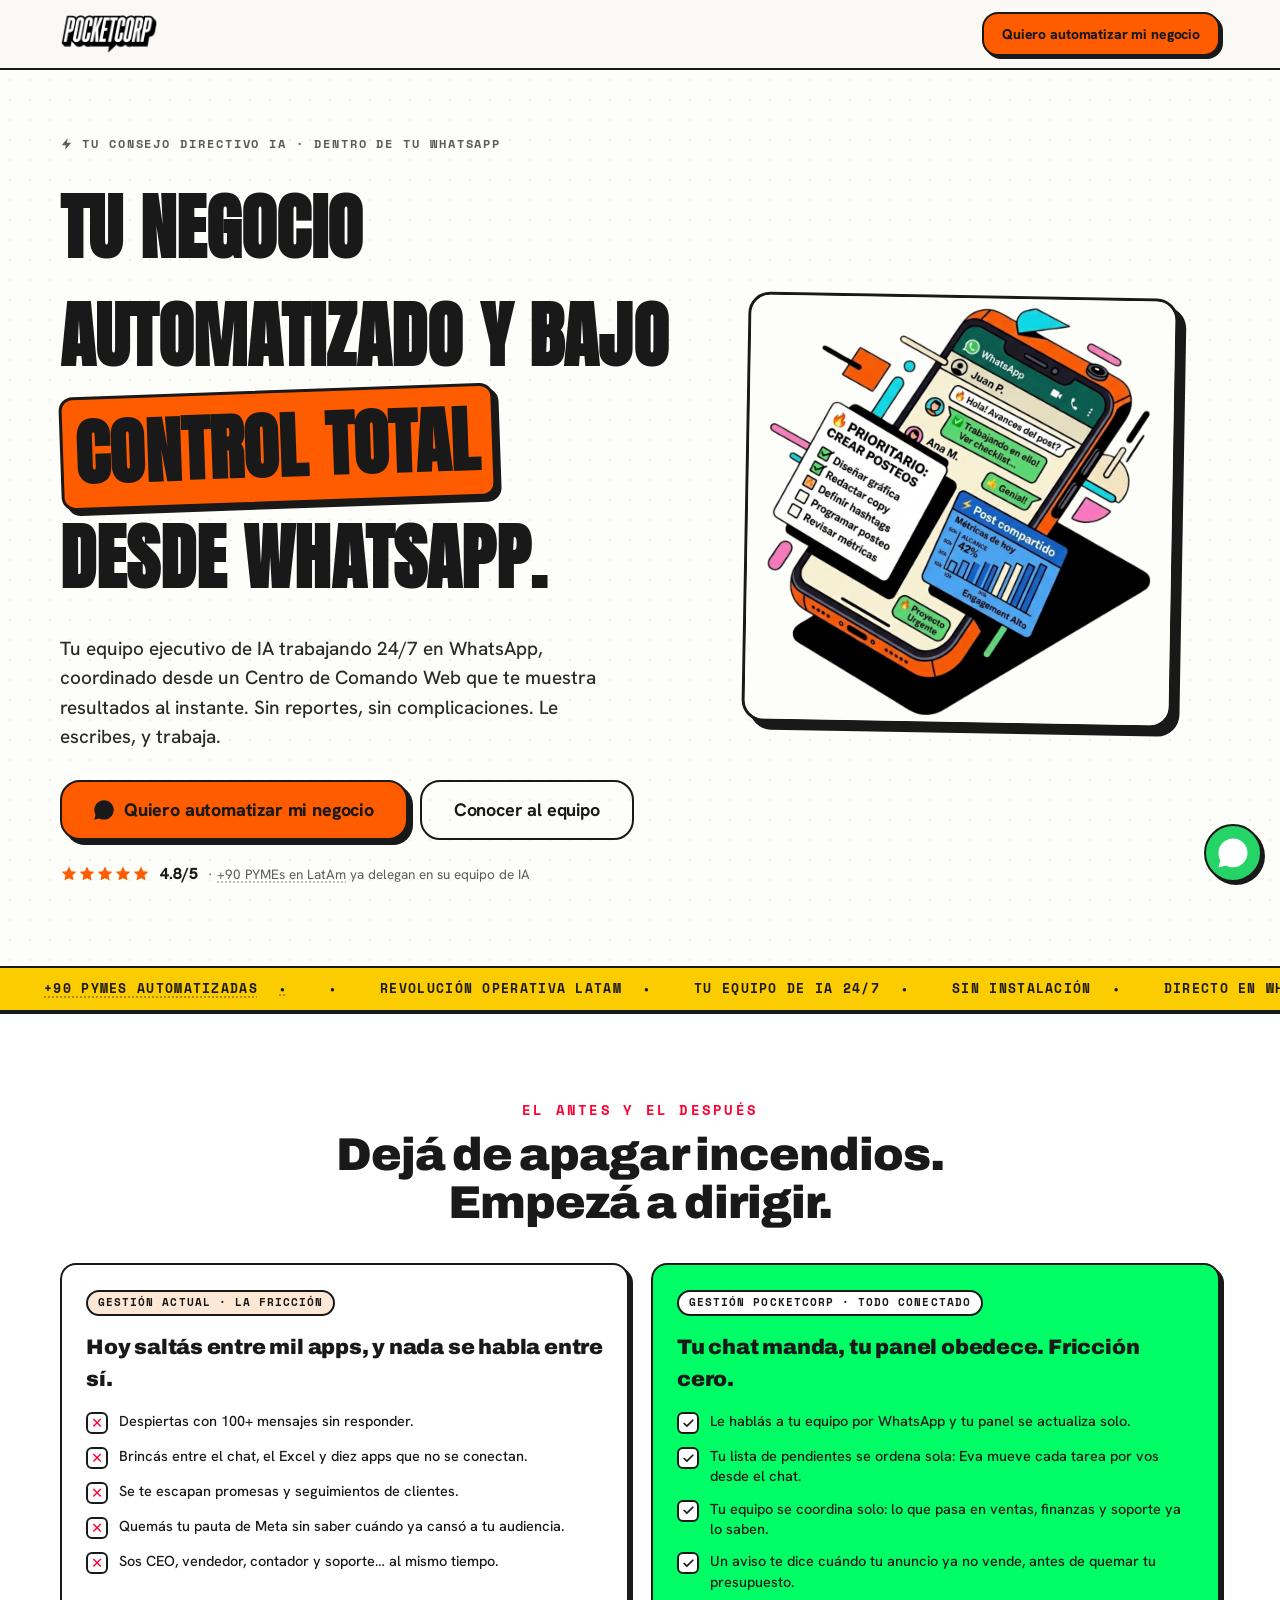
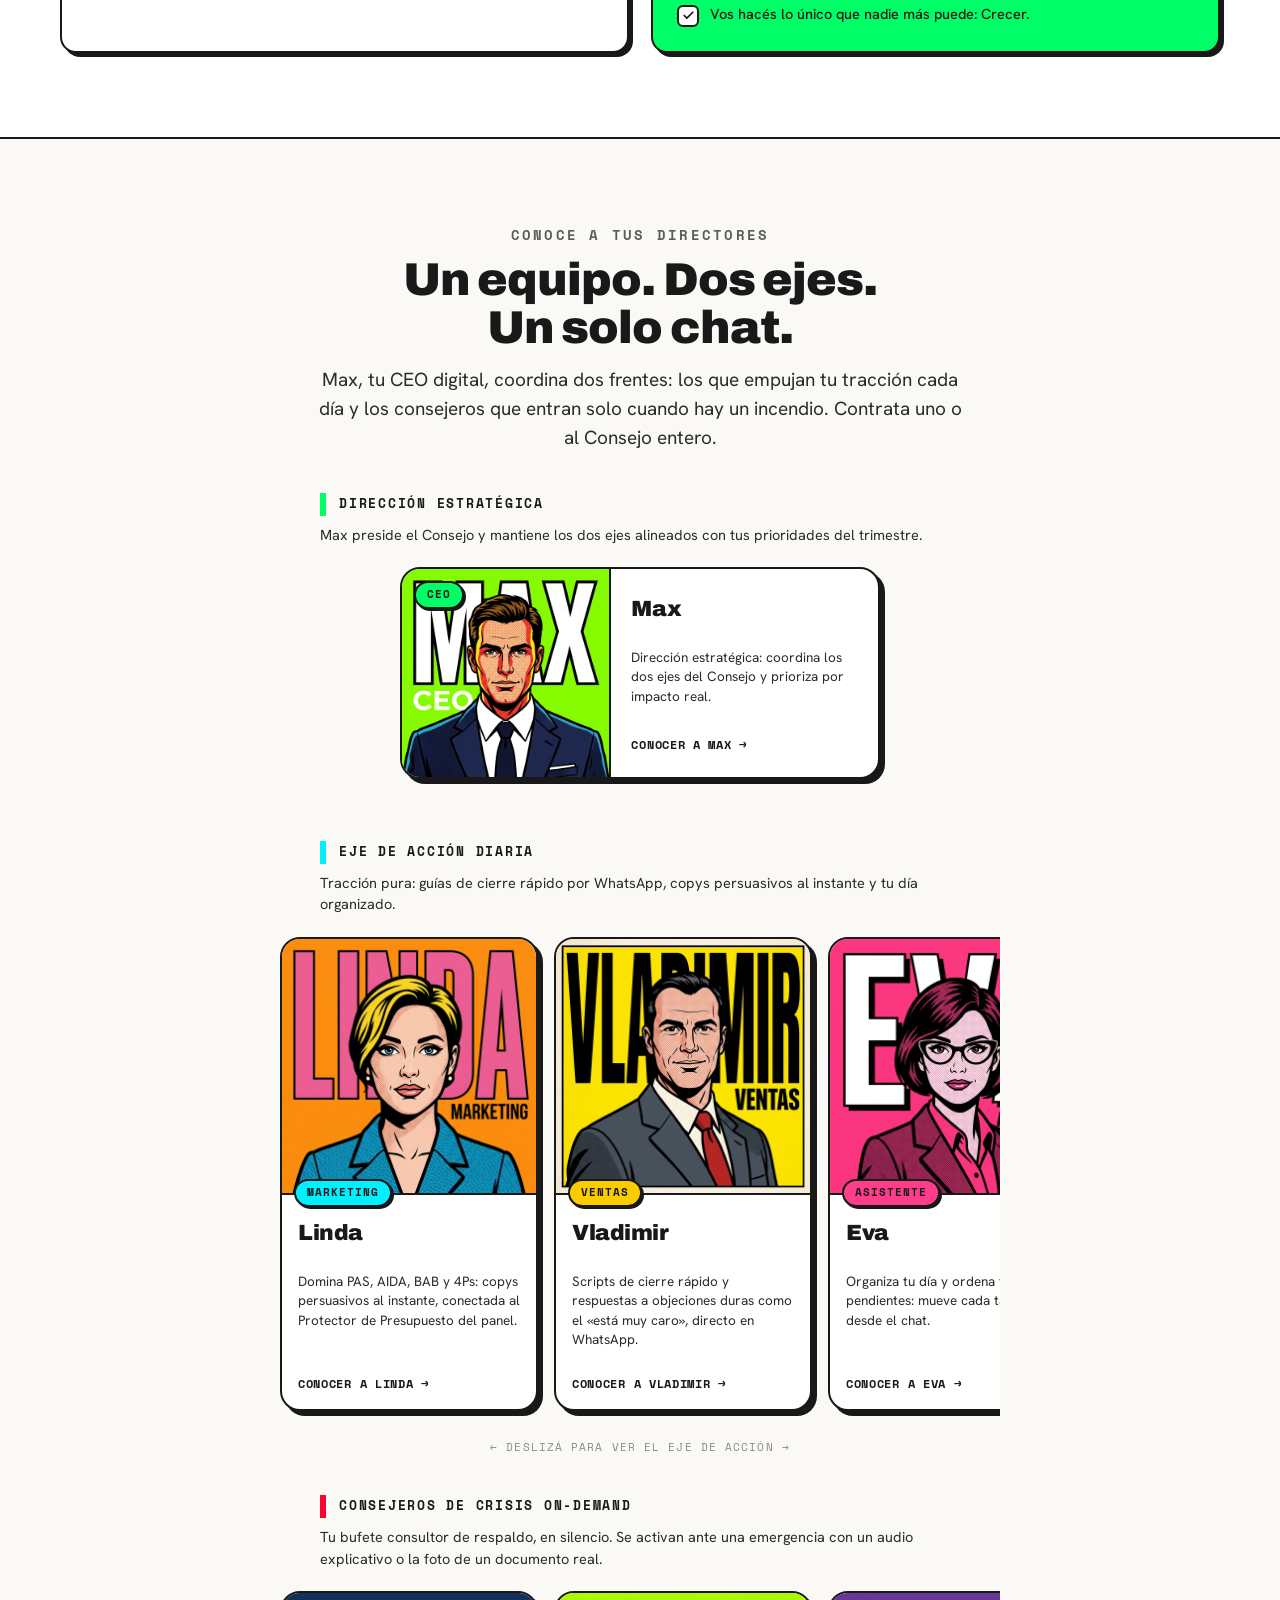
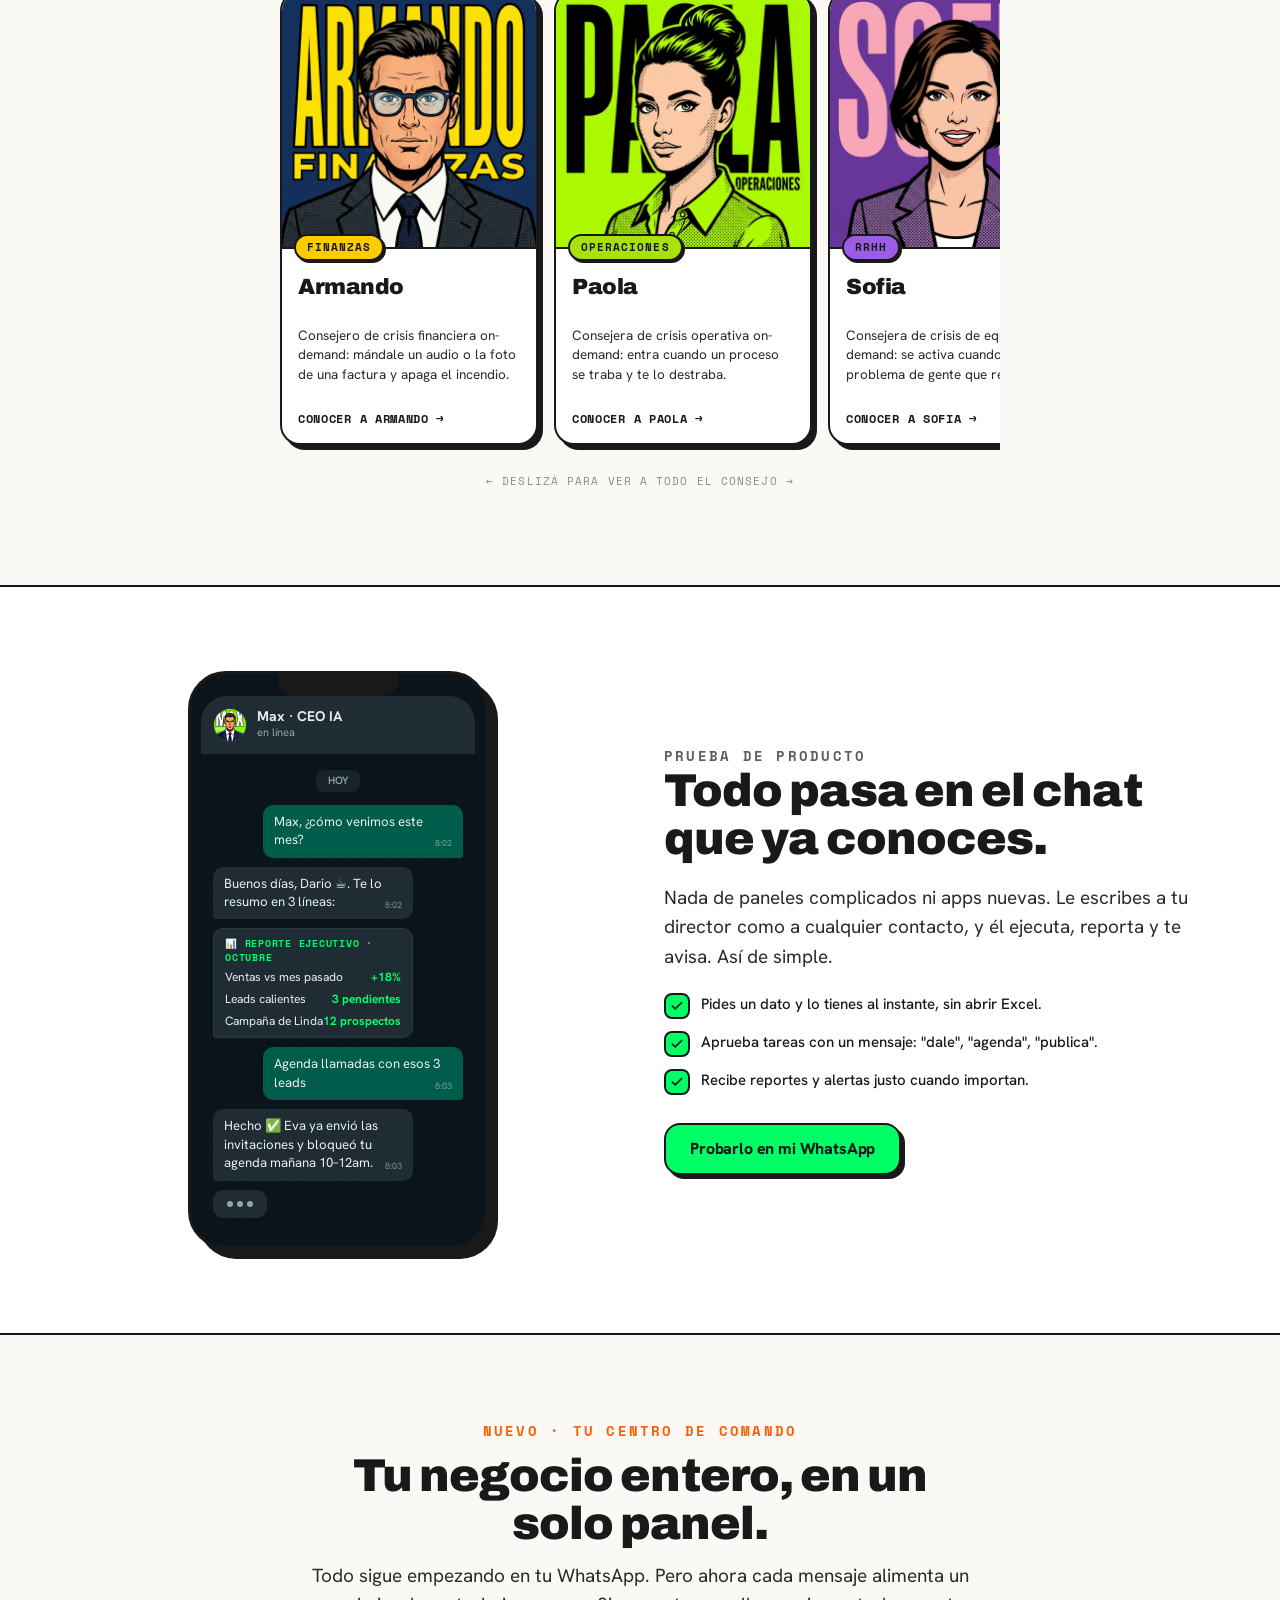
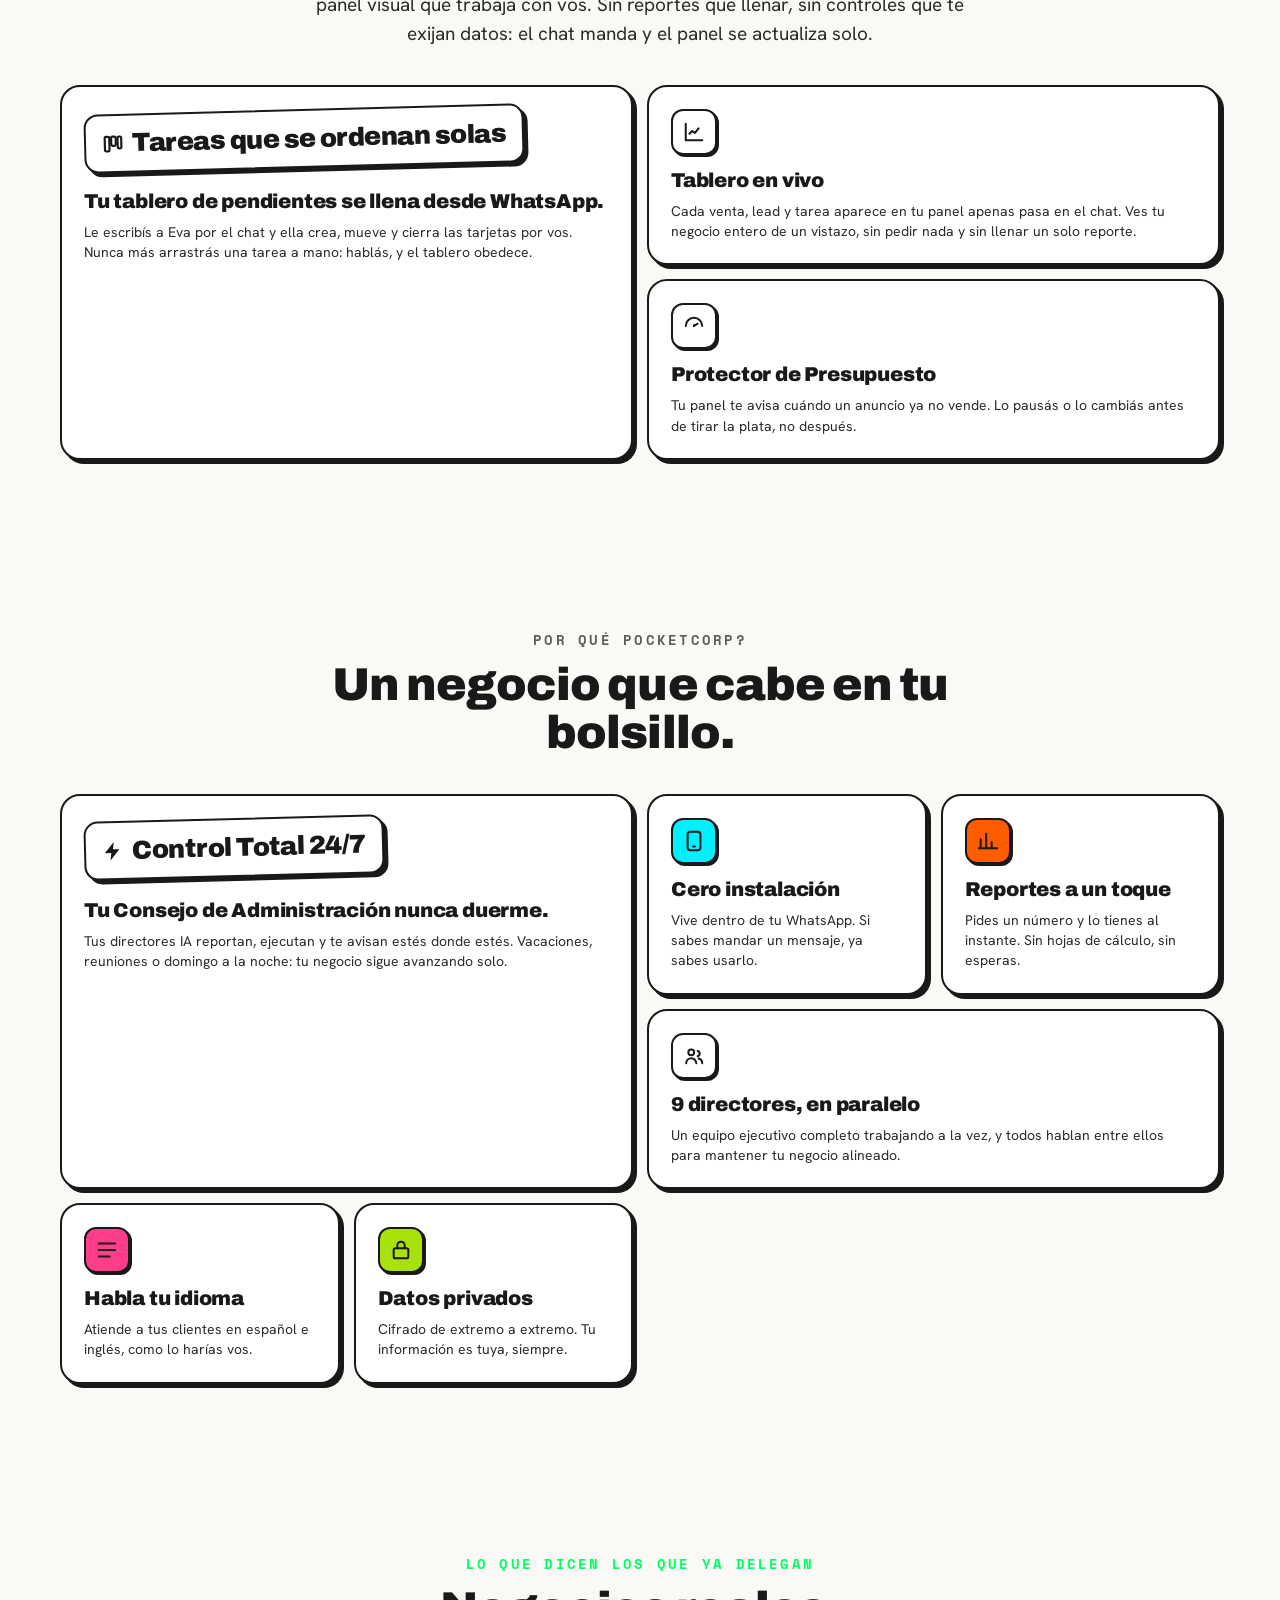
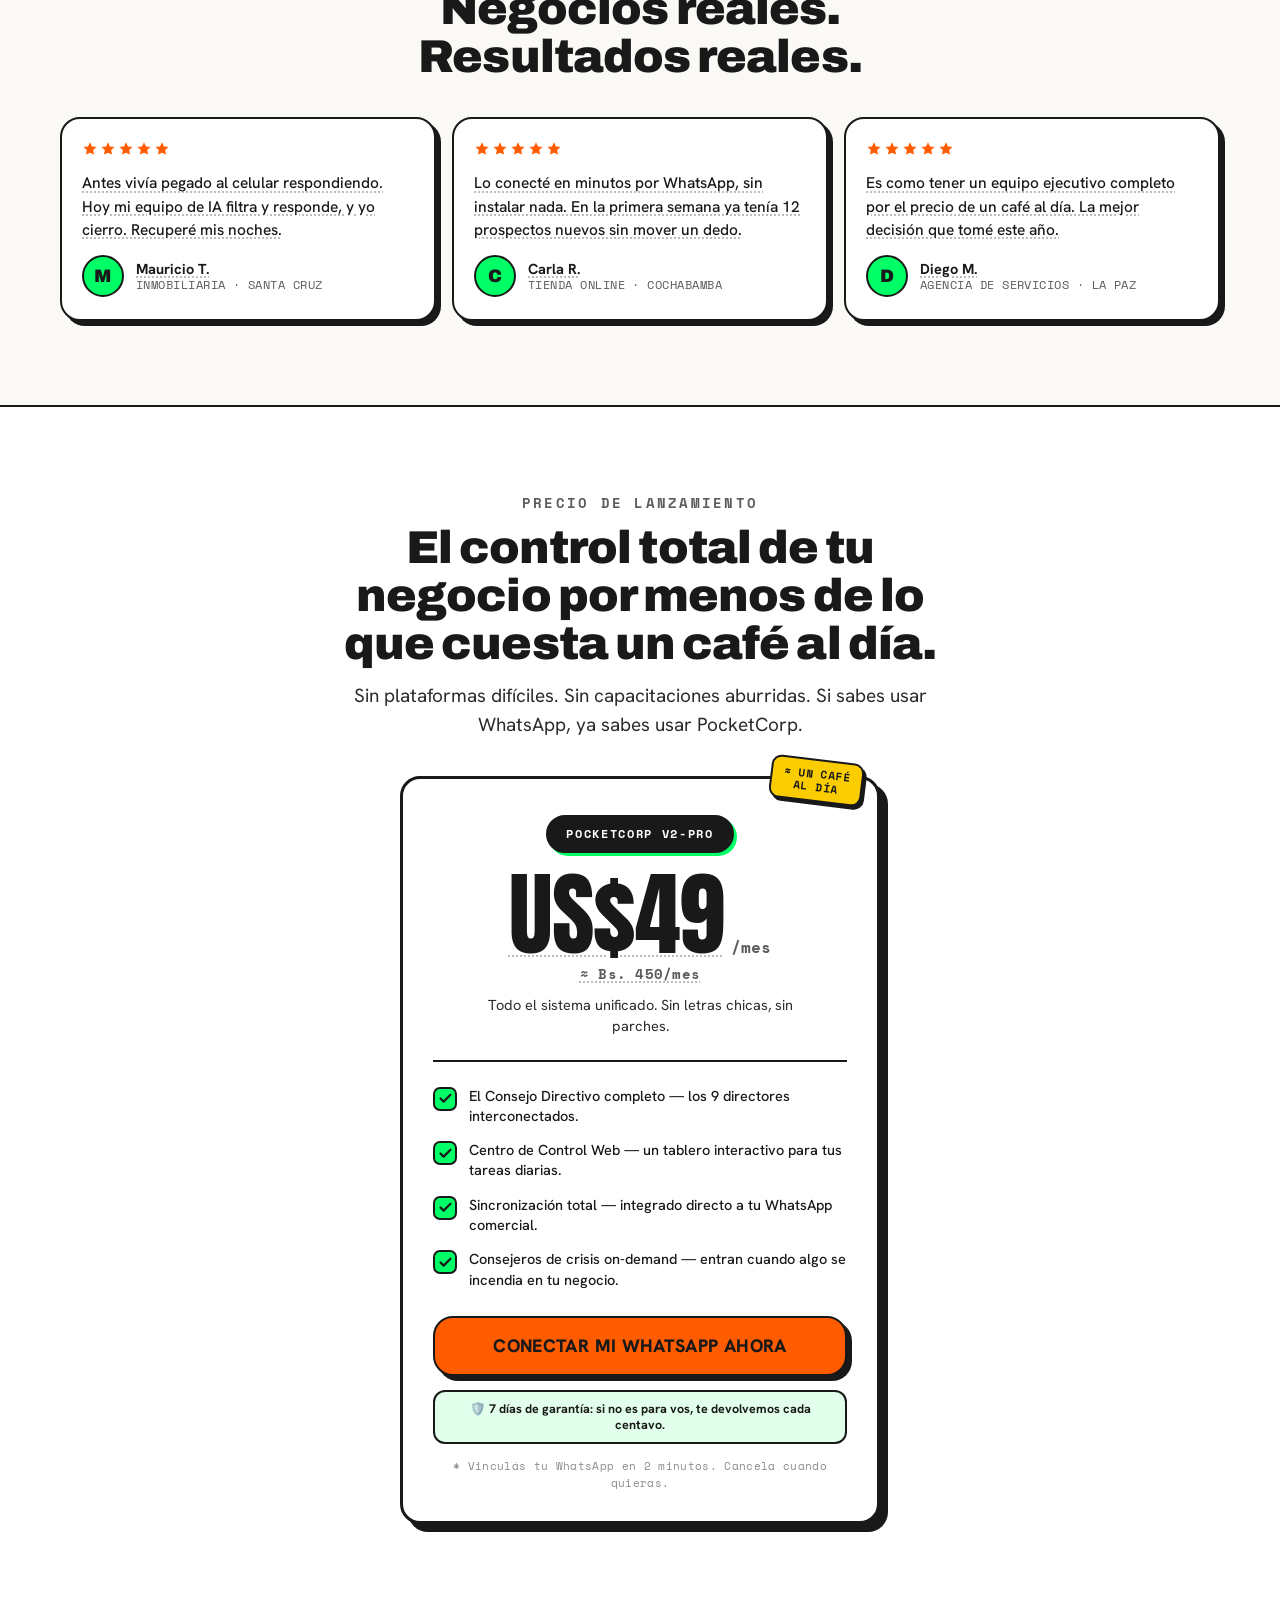
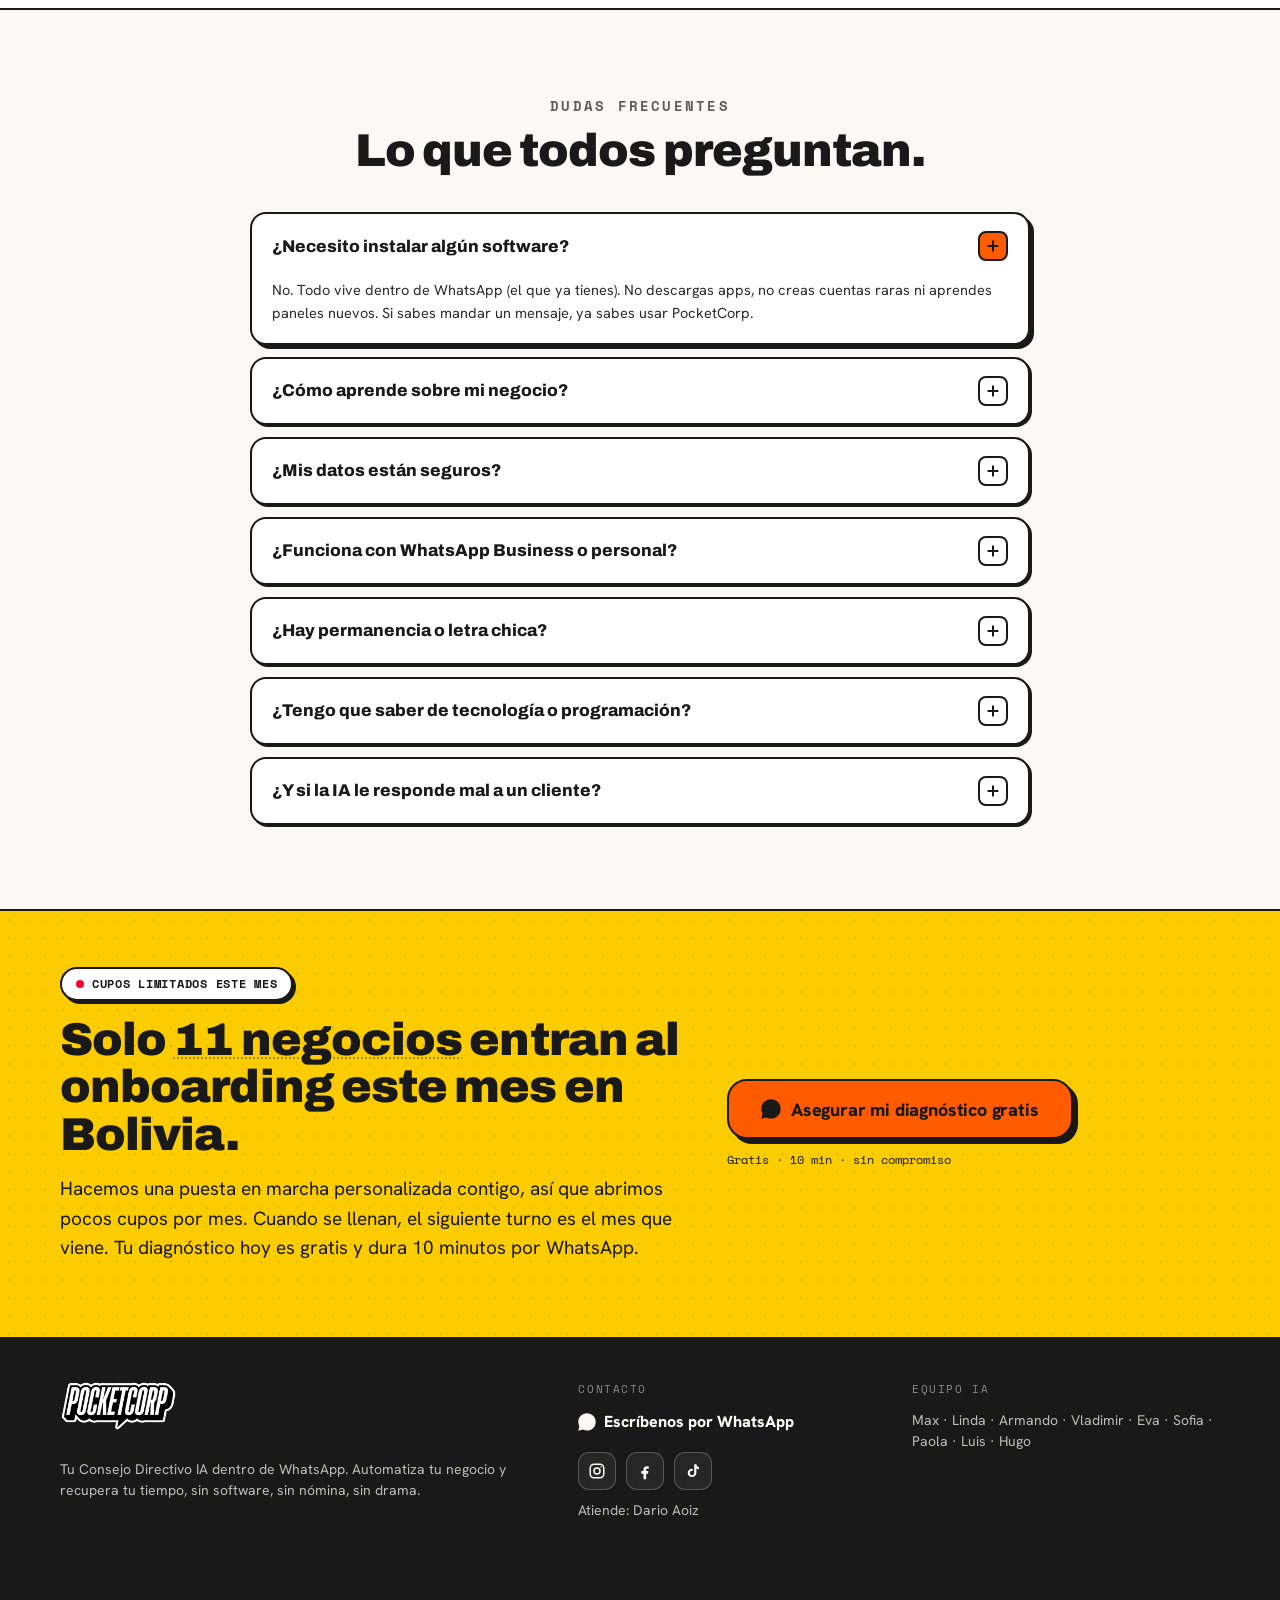
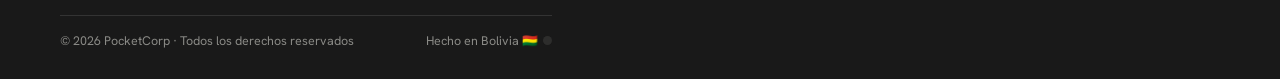
==== index.html @ 9aa31e61 "CRO Tanda 1: precio dual, prueba social, unificación de copy y limpieza de jerga - Precio: $79 -> US" ====
<!-- @startingPoint section="Marketing Site" subtitle="PocketCorp CRO landing, Consejo Directivo IA en WhatsApp" viewport="430x932" -->
<!DOCTYPE html>
<html lang="es">
<head>
<meta charset="UTF-8" />
<meta name="viewport" content="width=device-width, initial-scale=1" />
<title>PocketCorp, Tu negocio automatizado desde WhatsApp</title>
<meta name="description" content="Despliega un equipo ejecutivo de IA, CEO, Marketing, Ventas, Finanzas y más, directo en tu WhatsApp. Sin software, sin instalación. Automatiza y toma el control total de tu negocio." />
<link rel="stylesheet" href="styles.css" />
<link rel="stylesheet" href="landing.css" />
<!--
  ┌─────────────────────────────────────────────────────────────┐
  │  PLACEHOLDERS EDITABLES (marcados con subrayado punteado):    │
  │   • Cifras de prueba social (marquee, hero, testimonios)      │
  │   • Cupos de escasez (sección de cierre)                      │
  │   • Precios de los planes                                     │
  │   • Logo: reemplaza el bloque .logo-slot por tu vector Canva  │
  │  WhatsApp + mensaje: edita las constantes en main.js          │
  └─────────────────────────────────────────────────────────────┘
-->
<style>
  [data-editable]{ text-decoration: underline dotted var(--ink-ghost); text-underline-offset: 3px; text-decoration-thickness: 1.5px; }
  .closer [data-editable], .marquee [data-editable]{ text-decoration-color: rgba(25,25,25,.35); }
</style>
</head>
<body>

<!-- ============ HEADER ============ -->
<header class="site-header">
  <div class="wrap">
    <a class="logo-slot" href="#top" aria-label="PocketCorp">
      <img src="../assets/brand/logo-wordmark.png" alt="PocketCorp" class="brand-logo" />
    </a>
    <a class="btn btn--sm cta-head" data-wa>Quiero automatizar mi negocio</a>
  </div>
</header>

<span id="top"></span>

<!-- ============ HERO ============ -->
<section class="hero" style="background-color: rgb(253, 253, 249)">
  <div class="wrap">
    <div class="hero-copy">
      <span class="eyebrow">
        <svg width="14" height="14" viewBox="0 0 24 24" fill="currentColor"><path d="M13 2L3 14h7l-1 8 10-12h-7z"/></svg>
        Tu Consejo Directivo IA · dentro de tu WhatsApp
      </span>
      <h1 class="display" data-key="hero.title" data-rich style="letter-spacing: 0.2px; line-height: 1.5">Tu negocio automatizado y bajo <span class="pill-word">control total</span> desde WhatsApp.</h1>
      <p class="lead hero-sub" data-key="hero.sub">Tu equipo ejecutivo de IA trabajando 24/7 en WhatsApp, coordinado desde un Centro de Comando Web que te muestra resultados al instante. Sin reportes, sin complicaciones. Le escribes, y trabaja.</p>
    </div>

    <div class="hero-art">
      <div class="hero-img-wrap">
        <img src="../assets/hero-whatsapp-web.png" alt="PocketCorp: WhatsApp conectado al Centro de Comando Web" class="hero-img" />
      </div>
    </div>

    <div class="hero-actions">
      <div class="hero-cta">
        <a class="btn btn--lg" data-wa>
          <svg width="20" height="20" viewBox="0 0 32 32" fill="currentColor"><path d="M16 .5C7.4.5.5 7.4.5 16c0 2.8.7 5.4 2 7.7L.5 31.5l8-2.1c2.2 1.2 4.8 1.9 7.5 1.9 8.6 0 15.5-6.9 15.5-15.5S24.6.5 16 .5zm7.1 18.7c-.4-.2-2.3-1.1-2.6-1.3-.4-.1-.6-.2-.9.2-.3.4-1 1.3-1.2 1.5-.2.2-.4.3-.8.1-.4-.2-1.6-.6-3.1-1.9-1.1-1-1.9-2.3-2.1-2.7-.2-.4 0-.6.2-.8l.5-.7c.2-.2.2-.4.4-.7.1-.3 0-.5 0-.7-.1-.2-.9-2.1-1.2-2.9-.3-.8-.6-.7-.9-.7h-.7c-.2 0-.6.1-1 .5-.3.4-1.3 1.3-1.3 3.1s1.3 3.6 1.5 3.9c.2.3 2.6 4 6.3 5.6.9.4 1.6.6 2.1.8.9.3 1.7.2 2.3.1.7-.1 2.3-.9 2.6-1.8.3-.9.3-1.6.2-1.8-.1-.2-.3-.3-.7-.5z"/></svg>
          Quiero automatizar mi negocio
        </a>
        <a class="btn btn--lg btn--ghost" href="#directores">Conocer al equipo</a>
      </div>
      <div class="trust">
        <span class="stars" aria-hidden="true">
          <svg width="18" height="18" viewBox="0 0 24 24" fill="currentColor"><path d="M12 2l2.9 6.3 6.9.7-5.1 4.6 1.4 6.8L12 17.8 5.9 20.4l1.4-6.8L2.2 9l6.9-.7z"/></svg>
          <svg width="18" height="18" viewBox="0 0 24 24" fill="currentColor"><path d="M12 2l2.9 6.3 6.9.7-5.1 4.6 1.4 6.8L12 17.8 5.9 20.4l1.4-6.8L2.2 9l6.9-.7z"/></svg>
          <svg width="18" height="18" viewBox="0 0 24 24" fill="currentColor"><path d="M12 2l2.9 6.3 6.9.7-5.1 4.6 1.4 6.8L12 17.8 5.9 20.4l1.4-6.8L2.2 9l6.9-.7z"/></svg>
          <svg width="18" height="18" viewBox="0 0 24 24" fill="currentColor"><path d="M12 2l2.9 6.3 6.9.7-5.1 4.6 1.4 6.8L12 17.8 5.9 20.4l1.4-6.8L2.2 9l6.9-.7z"/></svg>
          <svg width="18" height="18" viewBox="0 0 24 24" fill="currentColor"><path d="M12 2l2.9 6.3 6.9.7-5.1 4.6 1.4 6.8L12 17.8 5.9 20.4l1.4-6.8L2.2 9l6.9-.7z"/></svg>
        </span>
        <span class="num">4.8/5</span>
        <span class="txt">· <span data-editable data-key="hero.trust">+90 PYMEs en LatAm</span> ya delegan en su equipo de IA</span>
      </div>
    </div>
  </div>
</section>

<!-- ============ MARQUEE ============ -->
<div class="marquee" aria-hidden="true">
  <div class="marquee__track">
    <span><span data-editable data-key="marquee.stat">+90 PYMEs automatizadas</span></span><span>Revolución operativa LatAm</span><span>Tu equipo de IA 24/7</span><span>Sin instalación</span><span>Directo en WhatsApp</span><span>Hecho en Bolivia</span>
    <span><span data-editable data-key="marquee.stat">+90 PYMEs automatizadas</span></span><span>Revolución operativa LatAm</span><span>Tu equipo de IA 24/7</span><span>Sin instalación</span><span>Directo en WhatsApp</span><span>Hecho en Bolivia</span>
  </div>
</div>

<!-- ============ COGNITIVE GAP MATRIX ============ -->
<section class="section section--white">
  <div class="wrap">
    <div class="section-head">
      <span class="eyebrow" style="color:var(--pop-crimson);font-size:14px">El antes y el después</span>
      <h2 class="h2" style="margin-top:10px">Dejá de apagar incendios. Empezá a dirigir.</h2>
    </div>
    <div class="matrix">
      <div class="panel panel--chaos" data-reveal>
        <span class="tag-mini">Gestión actual · La Fricción</span>
        <h3>Hoy saltás entre mil apps, y nada se habla entre sí.</h3>
        <ul class="checklist" style="margin-top:16px">
          <li><span class="ic">✕</span> Despiertas con 100+ mensajes sin responder.</li>
          <li><span class="ic">✕</span> Brincás entre el chat, el Excel y diez apps que no se conectan.</li>
          <li><span class="ic">✕</span> Se te escapan promesas y seguimientos de clientes.</li>
          <li><span class="ic">✕</span> Quemás tu pauta de Meta sin saber cuándo ya cansó a tu audiencia.</li>
          <li><span class="ic">✕</span> Sos CEO, vendedor, contador y soporte… al mismo tiempo.</li>
        </ul>
      </div>
      <div class="panel panel--suite" data-reveal>
        <span class="tag-mini">Gestión PocketCorp · Todo conectado</span>
        <h3>Tu chat manda, tu panel obedece. Fricción cero.</h3>
        <ul class="checklist" style="margin-top:16px">
          <li><span class="ic"><svg width="13" height="13" viewBox="0 0 24 24" fill="none" stroke="currentColor" stroke-width="3.2" stroke-linecap="round" stroke-linejoin="round"><path d="M20 6L9 17l-5-5"/></svg></span> Le hablás a tu equipo por WhatsApp y tu panel se actualiza solo.</li>
          <li><span class="ic"><svg width="13" height="13" viewBox="0 0 24 24" fill="none" stroke="currentColor" stroke-width="3.2" stroke-linecap="round" stroke-linejoin="round"><path d="M20 6L9 17l-5-5"/></svg></span> Tu lista de pendientes se ordena sola: Eva mueve cada tarea por vos desde el chat.</li>
          <li><span class="ic"><svg width="13" height="13" viewBox="0 0 24 24" fill="none" stroke="currentColor" stroke-width="3.2" stroke-linecap="round" stroke-linejoin="round"><path d="M20 6L9 17l-5-5"/></svg></span> Tu equipo se coordina solo: lo que pasa en ventas, finanzas y soporte ya lo saben.</li>
          <li><span class="ic"><svg width="13" height="13" viewBox="0 0 24 24" fill="none" stroke="currentColor" stroke-width="3.2" stroke-linecap="round" stroke-linejoin="round"><path d="M20 6L9 17l-5-5"/></svg></span> Un aviso te dice cuándo tu anuncio ya no vende, antes de quemar tu presupuesto.</li>
          <li><span class="ic"><svg width="13" height="13" viewBox="0 0 24 24" fill="none" stroke="currentColor" stroke-width="3.2" stroke-linecap="round" stroke-linejoin="round"><path d="M20 6L9 17l-5-5"/></svg></span> Vos hacés lo único que nadie más puede: Crecer.</li>
        </ul>
      </div>
    </div>
  </div>
</section>

<!-- ============ DIRECTORS · MATRIZ 2C ============ -->
<section class="section" id="directores">
  <div class="wrap">
    <div class="section-head">
      <span class="eyebrow" style="font-size:14px">Conoce a tus directores</span>
      <h2 class="h2" style="margin-top:10px">Un equipo. Dos ejes.<br>Un solo chat.</h2>
      <p class="lead">Max, tu CEO digital, coordina dos frentes: los que empujan tu tracción cada día y los consejeros que entran solo cuando hay un incendio. Contrata uno o al Consejo entero.</p>
    </div>
  </div>

  <!-- Dirección Estratégica -->
  <div class="wrap dir-rail">
    <div class="dir-group-head">
      <span class="dir-group-tag" style="--tag-accent:var(--pop-green)">Dirección Estratégica</span>
      <p>Max preside el Consejo y mantiene los dos ejes alineados con tus prioridades del trimestre.</p>
    </div>
    <div class="carousel carousel--solo" role="list">
      <!-- Max -->
      <a class="dir-card dir-card--wide" role="listitem" href="directores/max.html">
        <div class="dir-card__top"><img src="../assets/employees/max.jpeg" alt="Max" /><span class="dir-card__role" style="background:var(--pop-green)">CEO</span></div>
        <div class="dir-card__body"><div class="dir-card__name">Max</div><p class="dir-card__fw" data-key="dir.max">Dirección estratégica: coordina los dos ejes del Consejo y prioriza por impacto real.</p><span class="dir-card__link">Conocer a Max →</span></div>
      </a>
    </div>
  </div>

  <!-- Eje de Acción Diaria -->
  <div class="wrap dir-rail">
    <div class="dir-group-head">
      <span class="dir-group-tag" style="--tag-accent:var(--pop-cyan)">Eje de Acción Diaria</span>
      <p>Tracción pura: guías de cierre rápido por WhatsApp, copys persuasivos al instante y tu día organizado.</p>
    </div>
    <div class="carousel" role="list">
      <!-- Linda -->
      <a class="dir-card" role="listitem" href="directores/linda.html">
        <div class="dir-card__top"><img src="../assets/employees/linda.jpeg" alt="Linda" /><span class="dir-card__role" style="background:var(--pop-cyan)">Marketing</span></div>
        <div class="dir-card__body"><div class="dir-card__name">Linda</div><p class="dir-card__fw" data-key="dir.linda">Domina PAS, AIDA, BAB y 4Ps: copys persuasivos al instante, conectada al Protector de Presupuesto del panel.</p><span class="dir-card__link">Conocer a Linda →</span></div>
      </a>
      <!-- Vladimir -->
      <a class="dir-card" role="listitem" href="directores/vladimir.html">
        <div class="dir-card__top"><img src="../assets/employees/vladimir.jpeg" alt="Vladimir" /><span class="dir-card__role" style="background:var(--pop-yellow)">Ventas</span></div>
        <div class="dir-card__body"><div class="dir-card__name">Vladimir</div><p class="dir-card__fw" data-key="dir.vladimir">Scripts de cierre rápido y respuestas a objeciones duras como el «está muy caro», directo en WhatsApp.</p><span class="dir-card__link">Conocer a Vladimir →</span></div>
      </a>
      <!-- Eva -->
      <a class="dir-card" role="listitem" href="directores/eva.html">
        <div class="dir-card__top"><img src="../assets/employees/eva.jpeg" alt="Eva" /><span class="dir-card__role" style="background:var(--pop-pink)">Asistente</span></div>
        <div class="dir-card__body"><div class="dir-card__name">Eva</div><p class="dir-card__fw" data-key="dir.eva">Organiza tu día y ordena tu lista de pendientes: mueve cada tarea sola desde el chat.</p><span class="dir-card__link">Conocer a Eva →</span></div>
      </a>
    </div>
    <p class="carousel-hint">← deslizá para ver el eje de acción →</p>
  </div>

  <!-- Consejeros de Crisis On-Demand -->
  <div class="wrap dir-rail">
    <div class="dir-group-head">
      <span class="dir-group-tag" style="--tag-accent:var(--pop-crimson)">Consejeros de Crisis On-Demand</span>
      <p>Tu bufete consultor de respaldo, en silencio. Se activan ante una emergencia con un audio explicativo o la foto de un documento real.</p>
    </div>
    <div class="carousel" role="list">
      <!-- Armando -->
      <a class="dir-card" role="listitem" href="directores/armando.html">
        <div class="dir-card__top"><img src="../assets/employees/armando.jpeg" alt="Armando" /><span class="dir-card__role" style="background:var(--pop-yellow)">Finanzas</span></div>
        <div class="dir-card__body"><div class="dir-card__name">Armando</div><p class="dir-card__fw" data-key="dir.armando">Consejero de crisis financiera on-demand: mándale un audio o la foto de una factura y apaga el incendio.</p><span class="dir-card__link">Conocer a Armando →</span></div>
      </a>
      <!-- Paola -->
      <a class="dir-card" role="listitem" href="directores/paola.html">
        <div class="dir-card__top"><img src="../assets/employees/paola.jpeg" alt="Paola" /><span class="dir-card__role" style="background:var(--pop-lime)">Operaciones</span></div>
        <div class="dir-card__body"><div class="dir-card__name">Paola</div><p class="dir-card__fw" data-key="dir.paola">Consejera de crisis operativa on-demand: entra cuando un proceso se traba y te lo destraba.</p><span class="dir-card__link">Conocer a Paola →</span></div>
      </a>
      <!-- Sofia -->
      <a class="dir-card" role="listitem" href="directores/sofia.html">
        <div class="dir-card__top"><img src="../assets/employees/sofia.jpeg" alt="Sofia" /><span class="dir-card__role" style="background:var(--pop-purple)">RRHH</span></div>
        <div class="dir-card__body"><div class="dir-card__name">Sofia</div><p class="dir-card__fw" data-key="dir.sofia">Consejera de crisis de equipo on-demand: se activa cuando hay un problema de gente que resolver ya.</p><span class="dir-card__link">Conocer a Sofia →</span></div>
      </a>
      <!-- Luis -->
      <a class="dir-card" role="listitem" href="directores/luis.html">
        <div class="dir-card__top"><img src="../assets/employees/luis.jpeg" alt="Luis" /><span class="dir-card__role" style="background:var(--pop-crimson);color:var(--white)">Legal</span></div>
        <div class="dir-card__body"><div class="dir-card__name">Luis</div><p class="dir-card__fw" data-key="dir.luis">Consejero legal de emergencia: mándale la foto de un contrato y te dice qué firmar y qué no.</p><span class="dir-card__link">Conocer a Luis →</span></div>
      </a>
      <!-- Hugo -->
      <a class="dir-card" role="listitem" href="directores/hugo.html">
        <div class="dir-card__top"><img src="../assets/employees/hugo.jpeg" alt="Hugo" /><span class="dir-card__role" style="background:var(--pop-yellow)">Riesgo</span></div>
        <div class="dir-card__body"><div class="dir-card__name">Hugo</div><p class="dir-card__fw" data-key="dir.hugo">Consejero de riesgo on-demand: vigila en silencio y entra ante el primer movimiento sospechoso.</p><span class="dir-card__link">Conocer a Hugo →</span></div>
      </a>
    </div>
    <p class="carousel-hint">← deslizá para ver a todo el consejo →</p>
  </div>
</section>

<!-- ============ WHATSAPP SIMULATOR ============ -->
<section class="section section--white">
  <div class="wrap">
    <div class="sim">
      <div class="phone" aria-hidden="true">
        <div class="phone__notch"></div>
        <div class="phone__screen">
          <div class="wa-top">
            <img src="../assets/employees/max.jpeg" alt="" />
            <div><div class="nm">Max · CEO IA</div><div class="on">en línea</div></div>
          </div>
          <div class="wa-body">
            <div class="wa-day">HOY</div>
            <div class="bubble me">Max, ¿cómo venimos este mes? <span class="t">8:02</span></div>
            <div class="bubble them">Buenos días, Dario ☕. Te lo resumo en 3 líneas:<span class="t">8:02</span></div>
            <div class="bubble them bubble--data">
              <div class="dh">📊 Reporte ejecutivo · Octubre</div>
              <div class="dr"><span>Ventas vs mes pasado</span> <b>+18%</b></div>
              <div class="dr"><span>Leads calientes</span> <b>3 pendientes</b></div>
              <div class="dr"><span>Campaña de Linda</span> <b>12 prospectos</b></div>
            </div>
            <div class="bubble me">Agenda llamadas con esos 3 leads <span class="t">8:03</span></div>
            <div class="bubble them">Hecho ✅ Eva ya envió las invitaciones y bloqueó tu agenda mañana 10–12am.<span class="t">8:03</span></div>
            <div class="typing"><i></i><i></i><i></i></div>
          </div>
        </div>
      </div>
      <div class="sim-copy">
        <span class="eyebrow" style="font-size:14px">Prueba de producto</span>
        <h2 class="h2">Todo pasa en el chat que ya conoces.</h2>
        <p class="lead">Nada de paneles complicados ni apps nuevas. Le escribes a tu director como a cualquier contacto, y él ejecuta, reporta y te avisa. Así de simple.</p>
        <ul class="sim-feats">
          <li><span class="ic"><svg width="14" height="14" viewBox="0 0 24 24" fill="none" stroke="var(--ink)" stroke-width="3" stroke-linecap="round" stroke-linejoin="round"><path d="M20 6L9 17l-5-5"/></svg></span> Pides un dato y lo tienes al instante, sin abrir Excel.</li>
          <li><span class="ic"><svg width="14" height="14" viewBox="0 0 24 24" fill="none" stroke="var(--ink)" stroke-width="3" stroke-linecap="round" stroke-linejoin="round"><path d="M20 6L9 17l-5-5"/></svg></span> Aprueba tareas con un mensaje: "dale", "agenda", "publica".</li>
          <li><span class="ic"><svg width="14" height="14" viewBox="0 0 24 24" fill="none" stroke="var(--ink)" stroke-width="3" stroke-linecap="round" stroke-linejoin="round"><path d="M20 6L9 17l-5-5"/></svg></span> Recibe reportes y alertas justo cuando importan.</li>
        </ul>
        <div style="margin-top:28px"><a class="btn btn--green" data-wa>Probarlo en mi WhatsApp</a></div>
      </div>
    </div>
  </div>
</section>

<!-- ============ DASHBOARD · SIMBIOSIS DE DOBLE VÍA ============ -->
<section class="section">
  <div class="wrap">
    <div class="section-head">
      <span class="eyebrow" style="font-size:14px;color:var(--pop-orange)">Nuevo · Tu Centro de Comando</span>
      <h2 class="h2" style="margin-top:10px">Tu negocio entero, en un solo panel.</h2>
      <p class="lead">Todo sigue empezando en tu WhatsApp. Pero ahora cada mensaje alimenta un panel visual que trabaja con vos. Sin reportes que llenar, sin controles que te exijan datos: el chat manda y el panel se actualiza solo.</p>
    </div>
    <div class="bento">
      <div class="box box--feature" data-reveal>
        <span class="layered-badge"><svg width="22" height="22" viewBox="0 0 24 24" fill="none" stroke="currentColor" stroke-width="2.4" stroke-linecap="round" stroke-linejoin="round"><rect x="3" y="4" width="5" height="16" rx="1.5"/><rect x="10" y="4" width="5" height="10" rx="1.5"/><rect x="17" y="4" width="4" height="13" rx="1.5"/></svg> Tareas que se ordenan solas</span>
        <h3 style="margin-top:18px">Tu tablero de pendientes se llena desde WhatsApp.</h3>
        <p>Le escribís a Eva por el chat y ella crea, mueve y cierra las tarjetas por vos. Nunca más arrastrás una tarea a mano: hablás, y el tablero obedece.</p>
      </div>
      <div class="box box--wide box--cyan" data-reveal>
        <div class="ic-badge" style="background:var(--white)"><svg width="22" height="22" viewBox="0 0 24 24" fill="none" stroke="var(--ink)" stroke-width="2.2" stroke-linecap="round" stroke-linejoin="round"><path d="M3 3v18h18"/><path d="M7 14l3-3 3 2 4-5"/></svg></div>
        <h3>Tablero en vivo</h3>
        <p>Cada venta, lead y tarea aparece en tu panel apenas pasa en el chat. Ves tu negocio entero de un vistazo, sin pedir nada y sin llenar un solo reporte.</p>
      </div>
      <div class="box box--wide box--green" data-reveal>
        <div class="ic-badge" style="background:var(--white)"><svg width="22" height="22" viewBox="0 0 24 24" fill="none" stroke="var(--ink)" stroke-width="2.2" stroke-linecap="round" stroke-linejoin="round"><path d="M3 12a9 9 0 1118 0"/><path d="M12 12l4-2.5"/><path d="M12 12v-1"/></svg></div>
        <h3>Protector de Presupuesto</h3>
        <p>Tu panel te avisa cuándo un anuncio ya no vende. Lo pausás o lo cambiás antes de tirar la plata, no después.</p>
      </div>
    </div>
  </div>
</section>

<!-- ============ BENTO BENEFITS ============ -->
<section class="section">
  <div class="wrap">
    <div class="section-head">
      <span class="eyebrow" style="font-size:14px">Por qué PocketCorp?</span>
      <h2 class="h2" style="margin-top:10px">Un negocio que cabe en tu bolsillo.</h2>
    </div>
    <div class="bento">
      <div class="box box--feature" data-reveal>
        <span class="layered-badge"><svg width="22" height="22" viewBox="0 0 24 24" fill="currentColor"><path d="M13 2L3 14h7l-1 8 10-12h-7z"/></svg> Control Total 24/7</span>
        <h3 style="margin-top:18px">Tu Consejo de Administración nunca duerme.</h3>
        <p>Tus directores IA reportan, ejecutan y te avisan estés donde estés. Vacaciones, reuniones o domingo a la noche: tu negocio sigue avanzando solo.</p>
      </div>
      <div class="box" data-reveal>
        <div class="ic-badge" style="background:var(--pop-cyan)"><svg width="22" height="22" viewBox="0 0 24 24" fill="none" stroke="var(--ink)" stroke-width="2.2" stroke-linecap="round" stroke-linejoin="round"><rect x="5" y="2" width="14" height="20" rx="3"/><path d="M11 18h2"/></svg></div>
        <h3>Cero instalación</h3>
        <p>Vive dentro de tu WhatsApp. Si sabes mandar un mensaje, ya sabes usarlo.</p>
      </div>
      <div class="box" data-reveal>
        <div class="ic-badge" style="background:var(--pop-orange)"><svg width="22" height="22" viewBox="0 0 24 24" fill="none" stroke="var(--ink)" stroke-width="2.2" stroke-linecap="round" stroke-linejoin="round"><path d="M4 20V10M10 20V4M16 20v-7M22 20H2"/></svg></div>
        <h3>Reportes a un toque</h3>
        <p>Pides un número y lo tienes al instante. Sin hojas de cálculo, sin esperas.</p>
      </div>
      <div class="box box--wide box--green" data-reveal>
        <div class="ic-badge" style="background:var(--white)"><svg width="22" height="22" viewBox="0 0 24 24" fill="none" stroke="var(--ink)" stroke-width="2.2" stroke-linecap="round" stroke-linejoin="round"><circle cx="9" cy="8" r="3.2"/><path d="M3.5 20a5.5 5.5 0 0111 0M16 6.5a3 3 0 010 5.8M21 20a5.5 5.5 0 00-4-5.3"/></svg></div>
        <h3>9 directores, en paralelo</h3>
        <p>Un equipo ejecutivo completo trabajando a la vez, y todos hablan entre ellos para mantener tu negocio alineado.</p>
      </div>
      <div class="box" data-reveal>
        <div class="ic-badge" style="background:var(--pop-pink)"><svg width="22" height="22" viewBox="0 0 24 24" fill="none" stroke="var(--ink)" stroke-width="2.2" stroke-linecap="round" stroke-linejoin="round"><path d="M3 5h18M3 12h18M3 19h12"/></svg></div>
        <h3>Habla tu idioma</h3>
        <p>Atiende a tus clientes en español e inglés, como lo harías vos.</p>
      </div>
      <div class="box" data-reveal>
        <div class="ic-badge" style="background:var(--pop-lime)"><svg width="22" height="22" viewBox="0 0 24 24" fill="none" stroke="var(--ink)" stroke-width="2.2" stroke-linecap="round" stroke-linejoin="round"><rect x="4" y="10" width="16" height="11" rx="2"/><path d="M8 10V7a4 4 0 018 0v3"/></svg></div>
        <h3>Datos privados</h3>
        <p>Cifrado de extremo a extremo. Tu información es tuya, siempre.</p>
      </div>
    </div>
  </div>
</section>

<!-- ============ TESTIMONIOS ============ -->
<!-- ⚠️ PLACEHOLDERS: reemplaza nombres, negocios y frases por CLIENTES REALES
     (idealmente con foto y resultado concreto) antes de depender de esta sección.
     Editable también desde el Panel de Administración. -->
<section class="section">
  <div class="wrap">
    <div class="section-head">
      <span class="eyebrow" style="font-size:14px;color:var(--pop-green)" data-key="testimonials.eyebrow">Lo que dicen los que ya delegan</span>
      <h2 class="h2" style="margin-top:10px" data-key="testimonials.title">Negocios reales. Resultados reales.</h2>
    </div>
    <div class="testimonials">
      <figure class="tcard" data-reveal>
        <span class="tcard__stars" aria-hidden="true">
          <svg width="16" height="16" viewBox="0 0 24 24" fill="currentColor"><path d="M12 2l2.9 6.3 6.9.7-5.1 4.6 1.4 6.8L12 17.8 5.9 20.4l1.4-6.8L2.2 9l6.9-.7z"/></svg><svg width="16" height="16" viewBox="0 0 24 24" fill="currentColor"><path d="M12 2l2.9 6.3 6.9.7-5.1 4.6 1.4 6.8L12 17.8 5.9 20.4l1.4-6.8L2.2 9l6.9-.7z"/></svg><svg width="16" height="16" viewBox="0 0 24 24" fill="currentColor"><path d="M12 2l2.9 6.3 6.9.7-5.1 4.6 1.4 6.8L12 17.8 5.9 20.4l1.4-6.8L2.2 9l6.9-.7z"/></svg><svg width="16" height="16" viewBox="0 0 24 24" fill="currentColor"><path d="M12 2l2.9 6.3 6.9.7-5.1 4.6 1.4 6.8L12 17.8 5.9 20.4l1.4-6.8L2.2 9l6.9-.7z"/></svg><svg width="16" height="16" viewBox="0 0 24 24" fill="currentColor"><path d="M12 2l2.9 6.3 6.9.7-5.1 4.6 1.4 6.8L12 17.8 5.9 20.4l1.4-6.8L2.2 9l6.9-.7z"/></svg>
        </span>
        <blockquote class="tcard__quote" data-editable data-key="testimonials.t1Quote">Antes vivía pegado al celular respondiendo. Hoy mi equipo de IA filtra y responde, y yo cierro. Recuperé mis noches.</blockquote>
        <figcaption class="tcard__who">
          <span class="tcard__avatar" aria-hidden="true">M</span>
          <span class="tcard__meta"><b data-editable data-key="testimonials.t1Name">Mauricio T.</b><span data-key="testimonials.t1Role">Inmobiliaria · Santa Cruz</span></span>
        </figcaption>
      </figure>
      <figure class="tcard" data-reveal>
        <span class="tcard__stars" aria-hidden="true">
          <svg width="16" height="16" viewBox="0 0 24 24" fill="currentColor"><path d="M12 2l2.9 6.3 6.9.7-5.1 4.6 1.4 6.8L12 17.8 5.9 20.4l1.4-6.8L2.2 9l6.9-.7z"/></svg><svg width="16" height="16" viewBox="0 0 24 24" fill="currentColor"><path d="M12 2l2.9 6.3 6.9.7-5.1 4.6 1.4 6.8L12 17.8 5.9 20.4l1.4-6.8L2.2 9l6.9-.7z"/></svg><svg width="16" height="16" viewBox="0 0 24 24" fill="currentColor"><path d="M12 2l2.9 6.3 6.9.7-5.1 4.6 1.4 6.8L12 17.8 5.9 20.4l1.4-6.8L2.2 9l6.9-.7z"/></svg><svg width="16" height="16" viewBox="0 0 24 24" fill="currentColor"><path d="M12 2l2.9 6.3 6.9.7-5.1 4.6 1.4 6.8L12 17.8 5.9 20.4l1.4-6.8L2.2 9l6.9-.7z"/></svg><svg width="16" height="16" viewBox="0 0 24 24" fill="currentColor"><path d="M12 2l2.9 6.3 6.9.7-5.1 4.6 1.4 6.8L12 17.8 5.9 20.4l1.4-6.8L2.2 9l6.9-.7z"/></svg>
        </span>
        <blockquote class="tcard__quote" data-editable data-key="testimonials.t2Quote">Lo conecté en minutos por WhatsApp, sin instalar nada. En la primera semana ya tenía 12 prospectos nuevos sin mover un dedo.</blockquote>
        <figcaption class="tcard__who">
          <span class="tcard__avatar" aria-hidden="true">C</span>
          <span class="tcard__meta"><b data-editable data-key="testimonials.t2Name">Carla R.</b><span data-key="testimonials.t2Role">Tienda online · Cochabamba</span></span>
        </figcaption>
      </figure>
      <figure class="tcard" data-reveal>
        <span class="tcard__stars" aria-hidden="true">
          <svg width="16" height="16" viewBox="0 0 24 24" fill="currentColor"><path d="M12 2l2.9 6.3 6.9.7-5.1 4.6 1.4 6.8L12 17.8 5.9 20.4l1.4-6.8L2.2 9l6.9-.7z"/></svg><svg width="16" height="16" viewBox="0 0 24 24" fill="currentColor"><path d="M12 2l2.9 6.3 6.9.7-5.1 4.6 1.4 6.8L12 17.8 5.9 20.4l1.4-6.8L2.2 9l6.9-.7z"/></svg><svg width="16" height="16" viewBox="0 0 24 24" fill="currentColor"><path d="M12 2l2.9 6.3 6.9.7-5.1 4.6 1.4 6.8L12 17.8 5.9 20.4l1.4-6.8L2.2 9l6.9-.7z"/></svg><svg width="16" height="16" viewBox="0 0 24 24" fill="currentColor"><path d="M12 2l2.9 6.3 6.9.7-5.1 4.6 1.4 6.8L12 17.8 5.9 20.4l1.4-6.8L2.2 9l6.9-.7z"/></svg><svg width="16" height="16" viewBox="0 0 24 24" fill="currentColor"><path d="M12 2l2.9 6.3 6.9.7-5.1 4.6 1.4 6.8L12 17.8 5.9 20.4l1.4-6.8L2.2 9l6.9-.7z"/></svg>
        </span>
        <blockquote class="tcard__quote" data-editable data-key="testimonials.t3Quote">Es como tener un equipo ejecutivo completo por el precio de un café al día. La mejor decisión que tomé este año.</blockquote>
        <figcaption class="tcard__who">
          <span class="tcard__avatar" aria-hidden="true">D</span>
          <span class="tcard__meta"><b data-editable data-key="testimonials.t3Name">Diego M.</b><span data-key="testimonials.t3Role">Agencia de servicios · La Paz</span></span>
        </figcaption>
      </figure>
    </div>
  </div>
</section>

<!-- ============ PRICING ============ -->
<section class="section section--white" id="planes">
  <div class="wrap">
    <div class="section-head">
      <span class="eyebrow" style="font-size:14px" data-key="pricing.eyebrow">Precio de lanzamiento</span>
      <h2 class="h2" style="margin-top:10px" data-key="pricing.title">El control total de tu negocio por menos de lo que cuesta un café al día.</h2>
      <p class="lead" data-key="pricing.sub">Sin plataformas difíciles. Sin capacitaciones aburridas. Si sabes usar WhatsApp, ya sabes usar PocketCorp.</p>
    </div>

    <div class="price-solo" data-reveal>
      <span class="price-solo__sticker">≈ un café<br>al día</span>
      <span class="price-solo__tag" data-key="pricing.planName">POCKETCORP V2-PRO</span>
      <div class="price-solo__amount">
        <span class="price-solo__num" data-editable data-key="pricing.price">US$49</span>
        <span class="price-solo__per" data-key="pricing.per">/mes</span>
      </div>
      <span class="price-solo__local" data-editable data-key="pricing.priceLocal">≈ Bs. 450/mes</span>
      <p class="price-solo__value" data-key="pricing.valueSub">Todo el sistema unificado. Sin letras chicas, sin parches.</p>
      <div class="price-solo__rule"></div>
      <ul class="price-solo__feats">
        <li><span class="ic"><svg width="15" height="15" viewBox="0 0 24 24" fill="none" stroke="currentColor" stroke-width="3.5" stroke-linecap="round" stroke-linejoin="round"><path d="M20 6L9 17l-5-5"/></svg></span> <span data-key="pricing.feat1">El Consejo Directivo completo — los 9 directores interconectados.</span></li>
        <li><span class="ic"><svg width="15" height="15" viewBox="0 0 24 24" fill="none" stroke="currentColor" stroke-width="3.5" stroke-linecap="round" stroke-linejoin="round"><path d="M20 6L9 17l-5-5"/></svg></span> <span data-key="pricing.feat2">Centro de Control Web — un tablero interactivo para tus tareas diarias.</span></li>
        <li><span class="ic"><svg width="15" height="15" viewBox="0 0 24 24" fill="none" stroke="currentColor" stroke-width="3.5" stroke-linecap="round" stroke-linejoin="round"><path d="M20 6L9 17l-5-5"/></svg></span> <span data-key="pricing.feat3">Sincronización total — integrado directo a tu WhatsApp comercial.</span></li>
        <li><span class="ic"><svg width="15" height="15" viewBox="0 0 24 24" fill="none" stroke="currentColor" stroke-width="3.5" stroke-linecap="round" stroke-linejoin="round"><path d="M20 6L9 17l-5-5"/></svg></span> <span data-key="pricing.feat4">Consejeros de crisis on-demand — entran cuando algo se incendia en tu negocio.</span></li>
      </ul>
      <a class="btn btn--lg price-solo__cta" data-wa data-key="pricing.cta">Conectar mi WhatsApp ahora</a>
      <p class="price-solo__guarantee" data-key="pricing.guarantee">🛡️ 7 días de garantía: si no es para vos, te devolvemos cada centavo.</p>
      <p class="price-solo__foot" data-key="pricing.foot">* Vinculás tu WhatsApp en 2 minutos. Cancela cuando quieras.</p>
    </div>
  </div>
</section>

<!-- ============ FAQ ============ -->
<section class="section">
  <div class="wrap">
    <div class="section-head">
      <span class="eyebrow" style="font-size:14px">Dudas frecuentes</span>
      <h2 class="h2" style="margin-top:10px">Lo que todos preguntan.</h2>
    </div>
    <div class="faq">
      <details class="faq-item" open>
        <summary class="faq-q"><span data-key="faq.q1">¿Necesito instalar algún software?</span><span class="faq-sign"><svg class="s-plus" width="16" height="16" viewBox="0 0 24 24" fill="none" stroke="currentColor" stroke-width="3" stroke-linecap="round"><path d="M12 5v14M5 12h14"/></svg></span></summary>
        <div class="faq-a" data-key="faq.a1">No. Todo vive dentro de WhatsApp (el que ya tienes). No descargas apps, no creas cuentas raras ni aprendes paneles nuevos. Si sabes mandar un mensaje, ya sabes usar PocketCorp.</div>
      </details>
      <details class="faq-item">
        <summary class="faq-q"><span data-key="faq.q2">¿Cómo aprende sobre mi negocio?</span><span class="faq-sign"><svg width="16" height="16" viewBox="0 0 24 24" fill="none" stroke="currentColor" stroke-width="3" stroke-linecap="round"><path d="M12 5v14M5 12h14"/></svg></span></summary>
        <div class="faq-a" data-key="faq.a2">En el onboarding le cuentas a qué te dedicas, tus servicios y tu tono. A partir de ahí, tu equipo se entrena automáticamente con cada conversación: cuanto más trabajan contigo, mejores se vuelven.</div>
      </details>
      <details class="faq-item">
        <summary class="faq-q"><span data-key="faq.q3">¿Mis datos están seguros?</span><span class="faq-sign"><svg width="16" height="16" viewBox="0 0 24 24" fill="none" stroke="currentColor" stroke-width="3" stroke-linecap="round"><path d="M12 5v14M5 12h14"/></svg></span></summary>
        <div class="faq-a" data-key="faq.a3">Sí. Trabajamos sobre el cifrado de extremo a extremo de WhatsApp y tu información nunca se comparte. Es tuya, siempre.</div>
      </details>
      <details class="faq-item">
        <summary class="faq-q"><span data-key="faq.q4">¿Funciona con WhatsApp Business o personal?</span><span class="faq-sign"><svg width="16" height="16" viewBox="0 0 24 24" fill="none" stroke="currentColor" stroke-width="3" stroke-linecap="round"><path d="M12 5v14M5 12h14"/></svg></span></summary>
        <div class="faq-a" data-key="faq.a4">Con ambos. Te ayudamos a conectarlo en minutos durante el diagnóstico inicial, sin que pierdas tus chats ni tus contactos.</div>
      </details>
      <details class="faq-item">
        <summary class="faq-q"><span data-key="faq.q5">¿Hay permanencia o letra chica?</span><span class="faq-sign"><svg width="16" height="16" viewBox="0 0 24 24" fill="none" stroke="currentColor" stroke-width="3" stroke-linecap="round"><path d="M12 5v14M5 12h14"/></svg></span></summary>
        <div class="faq-a" data-key="faq.a5">Ninguna. Cancelas con un mensaje y listo. Además, tienes 7 días de garantía: si no es para ti, te devolvemos cada centavo.</div>
      </details>
      <details class="faq-item">
        <summary class="faq-q"><span data-key="faq.q6">¿Tengo que saber de tecnología o programación?</span><span class="faq-sign"><svg width="16" height="16" viewBox="0 0 24 24" fill="none" stroke="currentColor" stroke-width="3" stroke-linecap="round"><path d="M12 5v14M5 12h14"/></svg></span></summary>
        <div class="faq-a" data-key="faq.a6">Cero. Si sabes mandar un mensaje de WhatsApp para pedir tu almuerzo, ya sabes usar PocketCorp. Nosotros configuramos todo por ti en la puesta en marcha.</div>
      </details>
      <details class="faq-item">
        <summary class="faq-q"><span data-key="faq.q7">¿Y si la IA le responde mal a un cliente?</span><span class="faq-sign"><svg width="16" height="16" viewBox="0 0 24 24" fill="none" stroke="currentColor" stroke-width="3" stroke-linecap="round"><path d="M12 5v14M5 12h14"/></svg></span></summary>
        <div class="faq-a" data-key="faq.a7">Tú tienes el control. En los temas delicados, tu director te consulta antes de responder, y en cualquier momento puedes tomar la conversación con un mensaje. Además, aprende de tu negocio y de tu tono con cada chat.</div>
      </details>
    </div>
  </div>
</section>

<!-- ============ CLOSER / SCARCITY ============ -->
<section class="closer">
  <div class="wrap">
    <div>
      <span class="scarcity-pill"><span class="dot"></span> Cupos limitados este mes</span>
      <h2 class="h2 display" style="text-transform:none">Solo <span data-editable data-key="closer.cupos">11 negocios</span> entran al onboarding este mes en Bolivia.</h2>
      <p class="lead" style="margin-top:14px;color:var(--ink)" data-key="closer.sub">Hacemos onboarding personalizado, así que abrimos pocos cupos por mes. Cuando se llenan, el siguiente turno es el mes que viene. Tu diagnóstico hoy es gratis y dura 10 minutos por WhatsApp.</p>
    </div>
    <div style="display:flex;flex-direction:column;gap:12px;align-items:flex-start">
      <a class="btn btn--lg" data-wa>
        <svg width="20" height="20" viewBox="0 0 32 32" fill="currentColor"><path d="M16 .5C7.4.5.5 7.4.5 16c0 2.8.7 5.4 2 7.7L.5 31.5l8-2.1c2.2 1.2 4.8 1.9 7.5 1.9 8.6 0 15.5-6.9 15.5-15.5S24.6.5 16 .5zm7.1 18.7c-.4-.2-2.3-1.1-2.6-1.3-.4-.1-.6-.2-.9.2-.3.4-1 1.3-1.2 1.5-.2.2-.4.3-.8.1-.4-.2-1.6-.6-3.1-1.9-1.1-1-1.9-2.3-2.1-2.7-.2-.4 0-.6.2-.8l.5-.7c.2-.2.2-.4.4-.7.1-.3 0-.5 0-.7-.1-.2-.9-2.1-1.2-2.9-.3-.8-.6-.7-.9-.7h-.7c-.2 0-.6.1-1 .5-.3.4-1.3 1.3-1.3 3.1s1.3 3.6 1.5 3.9c.2.3 2.6 4 6.3 5.6.9.4 1.6.6 2.1.8.9.3 1.7.2 2.3.1.7-.1 2.3-.9 2.6-1.8.3-.9.3-1.6.2-1.8-.1-.2-.3-.3-.7-.5z"/></svg>
        Asegurar mi diagnóstico gratis
      </a>
      <span style="font-family:var(--font-mono);font-size:12px;color:var(--ink)">Gratis · 10 min · sin compromiso</span>
    </div>
  </div>
</section>

<!-- ============ FOOTER ============ -->
<footer class="site-footer">
  <div class="wrap">
    <div>
      <div class="logo-slot" style="margin-bottom:14px">
        <img src="../assets/brand/logo-wordmark-outline.png" alt="PocketCorp" class="brand-logo brand-logo--footer" />
      </div>
      <p data-key="footer.tagline">Tu Consejo Directivo IA dentro de WhatsApp. Automatiza tu negocio y recupera tu tiempo, sin software, sin nómina, sin drama.</p>
    </div>
    <div>
      <div style="font-family:var(--font-mono);font-size:11px;letter-spacing:.14em;text-transform:uppercase;color:#8A8A86;margin-bottom:12px">Contacto</div>
      <div class="foot-cta">
        <a data-wa><svg width="18" height="18" viewBox="0 0 32 32" fill="currentColor"><path d="M16 .5C7.4.5.5 7.4.5 16c0 2.8.7 5.4 2 7.7L.5 31.5l8-2.1c2.2 1.2 4.8 1.9 7.5 1.9 8.6 0 15.5-6.9 15.5-15.5S24.6.5 16 .5zm7.1 18.7c-.4-.2-2.3-1.1-2.6-1.3-.4-.1-.6-.2-.9.2-.3.4-1 1.3-1.2 1.5-.2.2-.4.3-.8.1-.4-.2-1.6-.6-3.1-1.9-1.1-1-1.9-2.3-2.1-2.7-.2-.4 0-.6.2-.8l.5-.7c.2-.2.2-.4.4-.7.1-.3 0-.5 0-.7-.1-.2-.9-2.1-1.2-2.9-.3-.8-.6-.7-.9-.7h-.7c-.2 0-.6.1-1 .5-.3.4-1.3 1.3-1.3 3.1s1.3 3.6 1.5 3.9c.2.3 2.6 4 6.3 5.6.9.4 1.6.6 2.1.8.9.3 1.7.2 2.3.1.7-.1 2.3-.9 2.6-1.8.3-.9.3-1.6.2-1.8-.1-.2-.3-.3-.7-.5z"/></svg> Escríbenos por WhatsApp</a>
      </div>
      <div class="foot-social">
        <a data-social="instagram" class="foot-social__ic" aria-label="Instagram"><svg width="18" height="18" viewBox="0 0 24 24" fill="none" stroke="currentColor" stroke-width="2" stroke-linecap="round" stroke-linejoin="round"><rect x="3" y="3" width="18" height="18" rx="5"/><circle cx="12" cy="12" r="4"/><circle cx="17.5" cy="6.5" r="1" fill="currentColor" stroke="none"/></svg></a>
        <a data-social="facebook" class="foot-social__ic" aria-label="Facebook"><svg width="18" height="18" viewBox="0 0 24 24" fill="currentColor"><path d="M14 9h3V5.5h-3c-2.2 0-4 1.8-4 4V12H7v3.5h3V23h3.5v-7.5H16l.5-3.5h-3V9.5c0-.3.2-.5.5-.5z"/></svg></a>
        <a data-social="tiktok" class="foot-social__ic" aria-label="TikTok"><svg width="18" height="18" viewBox="0 0 24 24" fill="currentColor"><path d="M16.5 3c.3 2 1.6 3.6 3.5 3.9v2.6c-1.3 0-2.5-.4-3.5-1v5.9c0 3.2-2.6 5.6-5.7 5.6S5 17.6 5 14.5s2.6-5.6 5.7-5.6c.3 0 .6 0 .9.1v2.7c-.3-.1-.6-.2-.9-.2-1.6 0-2.9 1.3-2.9 3s1.3 3 2.9 3 2.9-1.3 2.9-3V3h2.9z"/></svg></a>
      </div>
      <p style="margin-top:10px" data-key="footer.atiende">Atiende: Dario Aoiz</p>
    </div>
    <div>
      <div style="font-family:var(--font-mono);font-size:11px;letter-spacing:.14em;text-transform:uppercase;color:#8A8A86;margin-bottom:12px">Equipo IA</div>
      <p style="margin:0">Max · Linda · Armando · Vladimir · Eva · Sofia · Paola · Luis · Hugo</p>
    </div>
  </div>
  <div class="wrap"><div class="foot-legal"><span>© 2026 PocketCorp · Todos los derechos reservados</span><span>Hecho en Bolivia 🇧🇴 <span id="admin-dot" aria-hidden="true"></span></span></div></div>
</footer>

<!-- Floating WhatsApp -->
<a class="wa-float" data-wa aria-label="Hablar por WhatsApp">
  <svg viewBox="0 0 32 32" fill="#fff"><path d="M16 .5C7.4.5.5 7.4.5 16c0 2.8.7 5.4 2 7.7L.5 31.5l8-2.1c2.2 1.2 4.8 1.9 7.5 1.9 8.6 0 15.5-6.9 15.5-15.5S24.6.5 16 .5zm7.1 18.7c-.4-.2-2.3-1.1-2.6-1.3-.4-.1-.6-.2-.9.2-.3.4-1 1.3-1.2 1.5-.2.2-.4.3-.8.1-.4-.2-1.6-.6-3.1-1.9-1.1-1-1.9-2.3-2.1-2.7-.2-.4 0-.6.2-.8l.5-.7c.2-.2.2-.4.4-.7.1-.3 0-.5 0-.7-.1-.2-.9-2.1-1.2-2.9-.3-.8-.6-.7-.9-.7h-.7c-.2 0-.6.1-1 .5-.3.4-1.3 1.3-1.3 3.1s1.3 3.6 1.5 3.9c.2.3 2.6 4 6.3 5.6.9.4 1.6.6 2.1.8.9.3 1.7.2 2.3.1.7-.1 2.3-.9 2.6-1.8.3-.9.3-1.6.2-1.8-.1-.2-.3-.3-.7-.5z"/></svg>
</a>

<script src="content.js" data-base="."></script>
<script src="main.js"></script>
</body>
</html>
---- styles.css ----
/* ============================================================
   PocketCorp Design System — global entry point
   Consumers link THIS file. It is an import manifest only.
   ============================================================ */

@import url('./tokens/fonts.css');
@import url('./tokens/colors.css');
@import url('./tokens/typography.css');
@import url('./tokens/spacing.css');
@import url('./tokens/effects.css');
---- landing.css ----
/* ============================================================
   PocketCorp — Landing (CRO) · styles derived from the Design System
   Mobile-first. All visual tokens come from ../styles.css
   ============================================================ */

* { box-sizing: border-box; }
html { scroll-behavior: smooth; }
body {
  margin: 0; background: var(--cream); color: var(--ink);
  font-family: var(--font-sans); font-size: 16px; line-height: 1.5;
  -webkit-font-smoothing: antialiased; overflow-x: hidden;
}
img { max-width: 100%; display: block; }
a { color: inherit; text-decoration: none; }
::selection { background: var(--pop-orange); color: var(--ink); }

.wrap { width: 100%; max-width: 1200px; margin: 0 auto; padding: 0 20px; }
.eyebrow {
  font-family: var(--font-mono); font-weight: 700; font-size: 12px;
  letter-spacing: .16em; text-transform: uppercase; color: var(--ink-mute);
  display: inline-flex; align-items: center; gap: 8px;
}
.display {
  font-family: var(--font-display); text-transform: uppercase;
  line-height: .92; letter-spacing: -0.02em; margin: 0;
}
.h2 {
  font-family: var(--font-heading); font-weight: 900; letter-spacing: -0.02em;
  line-height: 1.04; margin: 0; font-size: clamp(28px, 6vw, 46px);
}
.lead { font-size: clamp(15px, 2.4vw, 19px); line-height: 1.55; color: var(--ink-soft); }
.knockout { -webkit-text-stroke: 2px var(--ink); color: var(--cream); }

/* ---- editable placeholder marker ---- */
[data-editable] { position: relative; }

/* ---------- Buttons (DS 3D offset) ---------- */
.btn {
  --fill: var(--pop-orange); --sh: 4px;
  display: inline-flex; align-items: center; justify-content: center; gap: 10px;
  font-family: var(--font-sans); font-weight: 800; font-size: 16px; letter-spacing: -0.01em;
  color: var(--ink); background: var(--fill); cursor: pointer; white-space: nowrap;
  border: 2px solid var(--ink); border-radius: var(--radius-lg);
  padding: 0 24px; height: 52px;
  box-shadow: var(--sh) var(--sh) 0 0 var(--ink);
  transition: transform var(--dur-fast) var(--ease-snap), box-shadow var(--dur-fast) var(--ease-snap), background var(--dur-fast) ease;
  -webkit-tap-highlight-color: transparent;
}
.btn:hover { transform: translate(2px,2px); box-shadow: calc(var(--sh) - 2px) calc(var(--sh) - 2px) 0 0 var(--ink); }
.btn:active { transform: translate(var(--sh),var(--sh)); box-shadow: 0 0 0 0 var(--ink); }
.btn--lg { height: 60px; font-size: 18px; padding: 0 32px; border-radius: var(--radius-xl); --sh: 5px; }
.btn--sm { height: 44px; font-size: 14px; padding: 0 18px; --sh: 3px; }
.btn--white { --fill: var(--white); }
.btn--green { --fill: var(--pop-green); }
.btn--wa-glyph svg { flex: none; }
/* Secondary / low-emphasis: transparent, no shadow — must not compete with the primary CTA */
.btn--ghost { --fill: transparent; box-shadow: none; font-weight: 700; }
.btn--ghost:hover { transform: none; box-shadow: none; background: rgba(25,25,25,.05); }
.btn--ghost:active { transform: translate(1px,1px); box-shadow: none; }

/* ---------- Cards ---------- */
.card {
  background: var(--white); border: 2px solid var(--ink);
  border-radius: var(--radius-lg); box-shadow: 4px 4px 0 0 var(--ink);
}

/* ---------- Header ---------- */
.site-header {
  position: sticky; top: 0; z-index: 60;
  background: rgba(250,249,245,.85); backdrop-filter: blur(10px);
  border-bottom: 2px solid var(--ink);
}
.site-header .wrap { display: flex; align-items: center; gap: 16px; padding-top: 12px; padding-bottom: 12px; }
.logo-slot {
  display: inline-flex; align-items: center; gap: 10px;
}
.brand-logo { display: block; width: auto; height: 40px; }
.brand-logo--footer { height: 50px; }
.logo-mark {
  width: 38px; height: 38px; flex: none; border-radius: 11px; border: 2px solid var(--ink);
  background: var(--pop-orange); background-image: var(--halftone); background-size: 7px 7px;
  display: flex; align-items: center; justify-content: center;
  box-shadow: 2px 2px 0 0 var(--ink);
  font-family: var(--font-display); font-size: 22px; color: var(--ink);
}
.logo-word { font-family: var(--font-display); font-size: 26px; text-transform: uppercase; letter-spacing: -0.01em; }
.logo-hint {
  font-family: var(--font-mono); font-size: 8.5px; letter-spacing: .1em; text-transform: uppercase;
  color: var(--ink-faint); border: 1px dashed var(--ink-ghost); border-radius: 5px; padding: 1px 5px; margin-left: 2px;
}
.site-header .cta-head { margin-left: auto; }

/* ---------- Hero ---------- */
.hero { position: relative; background: var(--cream); background-image: radial-gradient(rgba(25,25,25,0.06) 1.1px, transparent 1.4px); background-size: 20px 20px; overflow: hidden; }
/* Mobile-first flow: copy -> art -> actions (Título -> Sub -> Imagen -> CTAs) */
.hero .wrap { display: grid; grid-template-columns: 1fr; gap: 26px; padding-top: 44px; padding-bottom: 56px; }
.hero-copy, .hero-actions { min-width: 0; }
.hero h1 { font-size: clamp(34px, 8.6vw, 72px); margin-top: 16px; }
.hero .pill-word {
  display: inline-block; background: var(--pop-orange); border: 3px solid var(--ink);
  border-radius: 14px; padding: 0 12px; box-shadow: 5px 5px 0 0 var(--ink); transform: rotate(-2deg);
}
.hero-sub { margin: 22px 0 0; max-width: 540px; font-weight: 500; }
.hero-cta { display: flex; flex-wrap: wrap; gap: 12px; }
.trust { display: flex; align-items: center; gap: 10px; margin-top: 22px; flex-wrap: wrap; }
.stars { display: inline-flex; color: var(--pop-orange); }
.trust .num { font-weight: 800; }
.trust .txt { font-size: 13.5px; color: var(--ink-mute); }

.hero-art { position: relative; }

/* ---------- Hero image (real asset) ---------- */
.hero-img-wrap {
  border: 3px solid var(--ink); border-radius: 22px; overflow: hidden;
  box-shadow: 8px 8px 0 0 var(--ink); transform: rotate(1deg);
  max-width: 420px; margin: 0 auto; background: var(--white);
}
.hero-img { width: 100%; height: auto; display: block; }

/* ---------- Marquee ---------- */
.marquee {
  background: var(--pop-yellow); border-top: 2px solid var(--ink); border-bottom: 2px solid var(--ink);
  height: 46px; display: flex; align-items: center; overflow: hidden; white-space: nowrap;
}
.marquee__track { display: inline-flex; gap: 0; animation: marquee 26s linear infinite; }
.marquee__track span {
  font-family: var(--font-mono); font-weight: 700; font-size: 13px; letter-spacing: .1em; text-transform: uppercase;
  padding: 0 22px; display: inline-flex; align-items: center; gap: 22px;
}
.marquee__track span::after { content: "●"; font-size: 8px; color: var(--ink); }
@keyframes marquee { to { transform: translateX(-50%); } }
@media (prefers-reduced-motion: reduce) { .marquee__track { animation: none; } }

/* ---------- Section scaffolding ---------- */
.section { padding: 64px 0; }
.section--white { background: var(--white); border-top: 2px solid var(--ink); border-bottom: 2px solid var(--ink); }
.section-head { max-width: 660px; margin: 0 auto 36px; text-align: center; }
.section-head .lead { margin-top: 12px; }

/* ---------- Gap matrix ---------- */
.matrix { display: grid; grid-template-columns: 1fr; gap: 18px; }
.panel { border: 2px solid var(--ink); border-radius: var(--radius-lg); padding: 24px; box-shadow: 4px 4px 0 0 var(--ink); }
.panel--chaos { background: var(--white); }
.panel--suite { background: var(--pop-green); }
.panel h3 { font-family: var(--font-heading); font-weight: 900; font-size: 21px; margin: 0 0 4px; letter-spacing: -0.01em; }
.panel .tag-mini {
  display: inline-block; font-family: var(--font-mono); font-size: 10.5px; letter-spacing: .1em; text-transform: uppercase;
  border: 2px solid var(--ink); border-radius: 999px; padding: 3px 10px; margin-bottom: 16px; font-weight: 700;
}
.panel--chaos .tag-mini { background: var(--tint-orange); }
.panel--suite .tag-mini { background: var(--white); }
.checklist { list-style: none; margin: 0; padding: 0; display: flex; flex-direction: column; gap: 12px; }
.checklist li { display: flex; gap: 11px; align-items: flex-start; font-size: 14.5px; line-height: 1.4; font-weight: 500; }
.checklist .ic { flex: none; width: 22px; height: 22px; border-radius: 6px; border: 2px solid var(--ink); display: flex; align-items: center; justify-content: center; margin-top: 1px; }
.panel--chaos .ic { background: var(--white); color: var(--pop-crimson); }
.panel--suite .ic { background: var(--white); color: var(--ink); }

/* ---------- Directors carousel ---------- */
.carousel {
  display: flex; gap: 16px; overflow-x: auto; scroll-snap-type: x mandatory;
  padding: 6px 20px 22px; margin: 0 -20px; -webkit-overflow-scrolling: touch;
}
.carousel::-webkit-scrollbar { height: 8px; }
.carousel::-webkit-scrollbar-thumb { background: var(--ink); border-radius: 999px; }
.dir-card {
  scroll-snap-align: start; flex: 0 0 258px; background: var(--white);
  border: 2px solid var(--ink); border-radius: var(--radius-xl); overflow: hidden;
  box-shadow: 5px 5px 0 0 var(--ink); display: flex; flex-direction: column;
  transition: transform var(--dur) var(--ease-snap), box-shadow var(--dur) var(--ease-snap);
}
.dir-card:hover { transform: translate(-3px,-3px); box-shadow: 8px 8px 0 0 var(--ink); }
.dir-card__top { position: relative; aspect-ratio: 1; border-bottom: 2px solid var(--ink); }
.dir-card__top img { width: 100%; height: 100%; object-fit: cover; }
.dir-card__role {
  position: absolute; left: 12px; bottom: 0; transform: translateY(50%);
  font-family: var(--font-mono); font-weight: 700; font-size: 10.5px; letter-spacing: .1em; text-transform: uppercase;
  border: 2px solid var(--ink); border-radius: 999px; padding: 4px 11px; box-shadow: 2px 2px 0 0 var(--ink);
}
.dir-card__body { padding: 22px 16px 16px; display: flex; flex-direction: column; gap: 8px; flex: 1; }
.dir-card__name { font-family: var(--font-heading); font-weight: 900; font-size: 22px; letter-spacing: -0.02em; }
.dir-card__fw { font-size: 13.5px; line-height: 1.45; color: var(--ink-soft); flex: 1; }
.dir-card__link { font-family: var(--font-mono); font-weight: 700; font-size: 11.5px; letter-spacing: .06em; text-transform: uppercase; display: inline-flex; align-items: center; gap: 6px; margin-top: 4px; }
.carousel-hint { text-align: center; font-family: var(--font-mono); font-size: 11px; letter-spacing: .1em; text-transform: uppercase; color: var(--ink-faint); margin-top: 6px; }

/* ---------- Directors group labels (Matriz 2C) ---------- */
.dir-rail { max-width: 720px; }
.dir-group-head { display: flex; flex-direction: column; gap: 8px; padding: 0 20px; margin: 40px 0 16px; }
.dir-rail:first-of-type .dir-group-head { margin-top: 0; }
.dir-group-tag {
  align-self: flex-start; font-family: var(--font-mono); font-weight: 700; font-size: 12.5px;
  letter-spacing: .14em; text-transform: uppercase; color: var(--ink);
  padding: 2px 0 2px 13px; border-left: 6px solid var(--tag-accent, var(--ink));
}
.dir-group-head p { margin: 0; max-width: 640px; font-size: 14.5px; line-height: 1.5; color: var(--ink-soft); }

/* Max: lone featured card, centered + horizontal layout */
.carousel--solo { justify-content: center; }
.carousel--solo .dir-card { flex: 0 0 min(480px, 90vw); }
.dir-card--wide {
  flex-direction: row !important;
  align-items: stretch;
  min-height: 200px;
}
.dir-card--wide .dir-card__top {
  flex: 0 0 44% !important;
  width: 44% !important;
  aspect-ratio: unset !important;
  min-height: 200px;
  border-bottom: none !important;
  border-right: 2px solid var(--ink);
  overflow: hidden;
}
.dir-card--wide .dir-card__top img { height: 100%; width: 100%; object-fit: cover; object-position: center top; }
.dir-card--wide .dir-card__role { top: 12px; bottom: auto !important; transform: none !important; }
.dir-card--wide .dir-card__body { flex: 1; justify-content: center; padding: 24px 20px; }

/* ---------- WhatsApp simulator ---------- */
.sim { display: grid; grid-template-columns: 1fr; gap: 36px; align-items: center; }
.phone {
  width: 300px; max-width: 88vw; margin: 0 auto; background: #0B141A; border: 3px solid var(--ink);
  border-radius: 38px; padding: 12px 10px; box-shadow: 10px 10px 0 0 var(--ink); position: relative;
}
.phone__notch { width: 120px; height: 22px; background: var(--ink); border-radius: 0 0 16px 16px; margin: -12px auto 0; }
.phone__screen { border-radius: 26px; overflow: hidden; background: #0B141A; }
.wa-top { background: #1F2C34; color: #E9EDEF; display: flex; align-items: center; gap: 10px; padding: 12px 12px; }
.wa-top img { width: 34px; height: 34px; border-radius: 50%; object-fit: cover; border: 1.5px solid #2A3942; }
.wa-top .nm { font-weight: 700; font-size: 14px; line-height: 1.1; }
.wa-top .on { font-size: 11px; color: #8FA6B0; }
.wa-body { background-color: #0B141A; background-image: radial-gradient(rgba(255,255,255,.03) 1px, transparent 1.5px); background-size: 14px 14px; padding: 16px 12px; display: flex; flex-direction: column; gap: 9px; min-height: 360px; }
.wa-day { align-self: center; background: #182229; color: #8FA6B0; font-size: 10.5px; font-weight: 600; padding: 3px 12px; border-radius: 8px; margin-bottom: 4px; }
.bubble { max-width: 80%; padding: 8px 11px; border-radius: 10px; font-size: 13.2px; line-height: 1.4; position: relative; opacity: 0; transform: translateY(8px); animation: bubbleIn .4s var(--ease-out) forwards; }
.bubble.me { align-self: flex-end; background: #005C4B; color: #E9EDEF; border-bottom-right-radius: 3px; }
.bubble.them { align-self: flex-start; background: #1F2C34; color: #E9EDEF; border-bottom-left-radius: 3px; }
.bubble .t { font-size: 9px; color: rgba(233,237,239,.5); float: right; margin: 6px 0 -2px 8px; }
.bubble--data { background: #1F2C34; border: 1px solid #2A3942; }
.bubble--data .dh { font-family: var(--font-mono); font-size: 9.5px; letter-spacing: .08em; text-transform: uppercase; color: var(--pop-green); font-weight: 700; }
.bubble--data .dr { display: flex; justify-content: space-between; font-size: 12px; color: #E9EDEF; margin-top: 5px; }
.bubble--data .dr b { color: var(--pop-green); }
.typing { align-self: flex-start; background: #1F2C34; padding: 11px 14px; border-radius: 10px; display: inline-flex; gap: 4px; }
.typing i { width: 6px; height: 6px; border-radius: 50%; background: #8FA6B0; animation: blink 1.2s infinite; }
.typing i:nth-child(2){ animation-delay: .2s; } .typing i:nth-child(3){ animation-delay: .4s; }
@keyframes bubbleIn { to { opacity: 1; transform: none; } }
@keyframes blink { 0%,60%,100%{ opacity:.3 } 30%{ opacity:1 } }
@media (prefers-reduced-motion: reduce) { .bubble { animation: none; opacity: 1; transform: none; } .typing i { animation: none; } }
.sim-copy h2 { margin-bottom: 14px; }
.sim-feats { list-style: none; margin: 22px 0 0; padding: 0; display: flex; flex-direction: column; gap: 12px; }
.sim-feats li { display: flex; gap: 11px; align-items: flex-start; font-size: 15px; font-weight: 500; }
.sim-feats .ic { flex: none; width: 26px; height: 26px; border-radius: 8px; background: var(--pop-green); border: 2px solid var(--ink); display: flex; align-items: center; justify-content: center; }

/* ---------- Bento ---------- */
.bento { display: grid; grid-template-columns: 1fr; gap: 14px; }
.bento .box { border: 2px solid var(--ink); border-radius: var(--radius-xl); padding: 22px; box-shadow: 4px 4px 0 0 var(--ink); background: var(--white); position: relative; overflow: hidden; }
.bento .box h3 { font-family: var(--font-heading); font-weight: 900; font-size: 20px; margin: 10px 0 6px; letter-spacing: -0.01em; }
.bento .box p { margin: 0; font-size: 14px; color: var(--ink-soft); line-height: 1.45; }
.bento .ic-badge { width: 46px; height: 46px; border-radius: 12px; border: 2px solid var(--ink); display: flex; align-items: center; justify-content: center; box-shadow: 2px 2px 0 0 var(--ink); }
.box--feature { background: var(--pop-yellow); background-image: var(--halftone); background-size: 12px 12px; }
.box--green { background: var(--pop-green); }
.box--cyan { background: var(--pop-cyan); }
.layered-badge {
  display: inline-flex; align-items: center; gap: 8px; font-family: var(--font-heading); font-weight: 900; font-size: 26px;
  letter-spacing: -0.02em; background: var(--white); border: 2px solid var(--ink); border-radius: 14px; padding: 8px 16px;
  box-shadow: 4px 4px 0 0 var(--ink); transform: rotate(-1.5deg);
}

/* ---------- Pricing ---------- */
.plans { display: grid; grid-template-columns: 1fr; gap: 18px; align-items: start; }
.plan { border: 2px solid var(--ink); border-radius: var(--radius-xl); padding: 26px; box-shadow: 4px 4px 0 0 var(--ink); background: var(--white); display: flex; flex-direction: column; }
.plan--pop { background: var(--pop-orange); box-shadow: 6px 6px 0 0 var(--ink); }
.plan__name { font-family: var(--font-heading); font-weight: 900; font-size: 22px; }
.plan__blurb { font-size: 13.5px; color: var(--ink-soft); margin: 6px 0 16px; min-height: 38px; }
.plan--pop .plan__blurb { color: var(--ink-soft); }
.plan__price { display: flex; align-items: baseline; gap: 6px; }
.plan__price .n { font-family: var(--font-display); font-size: 50px; line-height: .9; }
.plan__price .per { font-family: var(--font-mono); font-size: 12.5px; color: var(--ink-mute); }
.plan__rule { height: 2px; background: var(--ink); margin: 18px 0; }
.plan__feats { list-style: none; margin: 0 0 22px; padding: 0; display: flex; flex-direction: column; gap: 10px; }
.plan__feats li { display: flex; gap: 10px; font-size: 14px; font-weight: 500; align-items: flex-start; }
.plan__feats .ic { color: var(--ink); flex: none; margin-top: 1px; }
.plan .btn { margin-top: auto; }
.plan-badge { display: inline-flex; align-self: flex-start; font-family: var(--font-mono); font-size: 10.5px; font-weight: 700; letter-spacing: .1em; text-transform: uppercase; background: var(--white); border: 2px solid var(--ink); border-radius: 999px; padding: 3px 10px; margin-bottom: 10px; }

/* ---------- Pricing: single dominant plan (Matriz 2C · precio único) ---------- */
.price-solo {
  position: relative; max-width: 480px; margin: 6px auto 0;
  background: var(--white); border: 3px solid var(--ink); border-radius: var(--radius-xl);
  box-shadow: 8px 8px 0 0 var(--ink);
  padding: 36px 30px 30px;
  display: flex; flex-direction: column; align-items: center; text-align: center;
}
.price-solo__sticker {
  position: absolute; top: -20px; right: 14px; transform: rotate(7deg);
  font-family: var(--font-mono); font-weight: 700; font-size: 11px; line-height: 1.15;
  letter-spacing: .04em; text-transform: uppercase; text-align: center; color: var(--ink);
  background: var(--pop-yellow); border: 2px solid var(--ink); border-radius: 10px;
  padding: 7px 11px; box-shadow: 3px 3px 0 0 var(--ink);
}
.price-solo__tag {
  font-family: var(--font-mono); font-weight: 700; font-size: 12px; letter-spacing: .14em; text-transform: uppercase;
  color: var(--white); background: var(--ink); border: 2px solid var(--ink); border-radius: 999px;
  padding: 8px 18px; box-shadow: 3px 3px 0 0 var(--pop-green);
}
.price-solo__amount { display: flex; align-items: baseline; gap: 8px; margin: 24px 0 2px; }
.price-solo__num { font-family: var(--font-display); font-size: clamp(64px, 17vw, 92px); line-height: .82; letter-spacing: -0.01em; }
.price-solo__per { font-family: var(--font-mono); font-weight: 700; font-size: 16px; color: var(--ink-mute); }
.price-solo__local { font-family: var(--font-mono); font-weight: 700; font-size: 14px; letter-spacing: .02em; color: var(--ink-mute); margin: 2px 0 0; }
.price-solo__value { font-size: 14.5px; line-height: 1.45; color: var(--ink-soft); margin: 10px 0 0; max-width: 330px; }
.price-solo__rule { height: 2px; width: 100%; background: var(--ink); margin: 24px 0; }
.price-solo__feats { list-style: none; margin: 0 0 26px; padding: 0; width: 100%; display: flex; flex-direction: column; gap: 14px; text-align: left; }
.price-solo__feats li { display: flex; gap: 12px; align-items: flex-start; font-size: 14.5px; font-weight: 500; line-height: 1.4; }
.price-solo__feats .ic {
  flex: none; width: 24px; height: 24px; margin-top: 1px; border-radius: 7px;
  background: var(--pop-green); border: 2px solid var(--ink); color: var(--ink);
  display: inline-flex; align-items: center; justify-content: center;
}
.price-solo__cta { width: 100%; text-transform: uppercase; letter-spacing: .02em; }
.price-solo__guarantee {
  display: flex; align-items: center; justify-content: center; gap: 6px; text-align: center;
  width: 100%; margin: 14px 0 0; padding: 9px 12px;
  font-size: 12.5px; font-weight: 700; line-height: 1.3; color: var(--ink);
  background: var(--tint-green, rgba(20,200,120,.12)); border: 2px solid var(--ink); border-radius: 12px;
}
.price-solo__foot { font-family: var(--font-mono); font-size: 11px; letter-spacing: .03em; color: var(--ink-faint); margin: 14px 0 0; }

/* ---------- Testimonials ---------- */
.testimonials { display: grid; grid-template-columns: 1fr; gap: 16px; }
.tcard {
  margin: 0; background: var(--white); border: 2px solid var(--ink);
  border-radius: var(--radius-xl); box-shadow: 5px 5px 0 0 var(--ink);
  padding: 22px 20px; display: flex; flex-direction: column; gap: 14px;
}
.tcard__stars { display: inline-flex; gap: 2px; color: var(--pop-orange); }
.tcard__quote { margin: 0; font-size: 15.5px; line-height: 1.5; font-weight: 500; color: var(--ink); }
.tcard__who { display: flex; align-items: center; gap: 12px; margin-top: auto; }
.tcard__avatar {
  flex: none; width: 42px; height: 42px; border-radius: 50%; border: 2px solid var(--ink);
  background: var(--pop-green); display: flex; align-items: center; justify-content: center;
  font-family: var(--font-heading); font-weight: 900; font-size: 18px; color: var(--ink);
}
.tcard__meta { display: flex; flex-direction: column; line-height: 1.25; }
.tcard__meta b { font-size: 14.5px; }
.tcard__meta span { font-family: var(--font-mono); font-size: 11.5px; letter-spacing: .04em; text-transform: uppercase; color: var(--ink-mute); }

/* ---------- FAQ ---------- */
.faq { max-width: 780px; margin: 0 auto; display: flex; flex-direction: column; gap: 12px; }
.faq-item { border: 2px solid var(--ink); border-radius: var(--radius-lg); background: var(--white); box-shadow: 2px 2px 0 0 var(--ink); overflow: hidden; transition: box-shadow var(--dur) ease; }
.faq-item[open] { box-shadow: 4px 4px 0 0 var(--ink); }
.faq-q { display: flex; align-items: center; justify-content: space-between; gap: 14px; cursor: pointer; list-style: none; padding: 17px 20px; font-family: var(--font-heading); font-weight: 800; font-size: 17px; }
.faq-q::-webkit-details-marker { display: none; }
.faq-sign { flex: none; width: 30px; height: 30px; border-radius: 8px; border: 2px solid var(--ink); display: flex; align-items: center; justify-content: center; background: var(--white); transition: background var(--dur) ease; }
.faq-item[open] .faq-sign { background: var(--pop-orange); }
.faq-a { padding: 0 20px 18px; font-size: 14.5px; line-height: 1.6; color: var(--ink-soft); }

/* ---------- Closer ---------- */
.closer { background: var(--pop-yellow); border-top: 2px solid var(--ink); background-image: radial-gradient(rgba(25,25,25,0.10) 1.1px, transparent 1.4px); background-size: 18px 18px; }
.closer .wrap { display: grid; grid-template-columns: 1fr; gap: 26px; align-items: center; padding-top: 56px; padding-bottom: 56px; }
.closer h2 { font-size: clamp(28px, 6vw, 46px); }
.scarcity-pill { display: inline-flex; align-items: center; gap: 8px; background: var(--white); border: 2px solid var(--ink); border-radius: 999px; padding: 6px 14px; font-family: var(--font-mono); font-weight: 700; font-size: 12px; letter-spacing: .06em; text-transform: uppercase; box-shadow: 3px 3px 0 0 var(--ink); margin-bottom: 16px; }
.scarcity-pill .dot { width: 8px; height: 8px; border-radius: 50%; background: var(--pop-crimson); }

/* ---------- Footer ---------- */
.site-footer { background: var(--ink); color: var(--cream); }
.site-footer .wrap { padding-top: 44px; padding-bottom: 28px; display: grid; grid-template-columns: 1fr; gap: 26px; }
.site-footer .logo-word { color: var(--cream); }
.site-footer .logo-mark { box-shadow: none; }
.site-footer p { color: #BDBDB8; font-size: 14px; line-height: 1.5; }
.site-footer .foot-cta a { font-weight: 800; color: var(--cream); display: inline-flex; align-items: center; gap: 8px; }
.foot-legal { border-top: 1px solid #333; margin-top: 8px; padding-top: 16px; font-size: 12.5px; color: #8A8A86; display: flex; justify-content: space-between; gap: 10px; flex-wrap: wrap; }

/* ---------- Floating WhatsApp ---------- */
.wa-float {
  position: fixed; right: 18px; bottom: 18px; z-index: 80;
  width: 58px; height: 58px; border-radius: 50%; background: #25D366; border: 2px solid var(--ink);
  display: flex; align-items: center; justify-content: center; box-shadow: 3px 3px 0 0 var(--ink);
  transition: transform var(--dur-fast) var(--ease-snap), box-shadow var(--dur-fast) var(--ease-snap);
}
.wa-float:hover { transform: translate(2px,2px); box-shadow: 1px 1px 0 0 var(--ink); }
.wa-float svg { width: 30px; height: 30px; }

/* ---------- Footer · redes sociales ---------- */
.foot-social { display: flex; gap: 10px; margin-top: 14px; }
.foot-social__ic {
  width: 38px; height: 38px; border-radius: 11px;
  display: inline-flex; align-items: center; justify-content: center;
  color: var(--cream); background: rgba(255,255,255,0.06);
  border: 1.5px solid rgba(255,255,255,0.22);
  transition: transform var(--dur-fast) var(--ease-snap), background var(--dur-fast) ease, color var(--dur-fast) ease;
}
.foot-social__ic:hover { transform: translateY(-2px); background: var(--pop-green); color: var(--ink); border-color: var(--ink); }

/* ---------- Punto secreto del panel (pasa desapercibido) ---------- */
#admin-dot {
  display: inline-block; width: 9px; height: 9px; margin-left: 2px;
  border-radius: 50%; background: currentColor; opacity: 0.18;
  cursor: default; vertical-align: baseline;
  transition: opacity var(--dur) ease;
}
#admin-dot:hover { opacity: 0.45; }

/* ---------- Modal de contraseña del panel ---------- */
.admin-gate {
  position: fixed; inset: 0; z-index: 200;
  background: rgba(25,25,25,0.55); backdrop-filter: blur(4px);
  display: flex; align-items: center; justify-content: center; padding: 22px;
}
.admin-gate[hidden] { display: none; }
.admin-gate__box {
  width: 360px; max-width: 100%; background: var(--white);
  border: 3px solid var(--ink); border-radius: 20px; box-shadow: 8px 8px 0 0 var(--ink);
  padding: 26px 24px; animation: gatePop .2s var(--ease-snap);
}
@keyframes gatePop { from { transform: translateY(10px) scale(.97); opacity: 0; } }
.admin-gate__title { font-family: var(--font-heading); font-weight: 900; font-size: 21px; letter-spacing: -0.02em; }
.admin-gate__sub { font-size: 13.5px; color: var(--ink-mute); margin: 6px 0 16px; }
.admin-gate__input {
  width: 100%; height: 46px; border: 2px solid var(--ink); border-radius: 12px;
  padding: 0 14px; font-family: var(--font-sans); font-size: 15px; font-weight: 500; outline: none;
}
.admin-gate__input:focus { box-shadow: 3px 3px 0 0 var(--ink); }
.admin-gate__err { color: var(--pop-crimson); font-weight: 700; font-size: 12.5px; margin-top: 8px; }
.admin-gate__row { display: flex; gap: 10px; justify-content: flex-end; margin-top: 18px; }

/* ============================================================
   Responsive — tablet & up
   ============================================================ */
@media (min-width: 720px) {
  .section { padding: 84px 0; }
  .matrix { grid-template-columns: 1fr 1fr; gap: 22px; }
  .testimonials { grid-template-columns: repeat(3, 1fr); }
  .bento { grid-template-columns: repeat(4, 1fr); grid-auto-rows: minmax(150px, auto); }
  .bento .box--feature { grid-column: span 2; grid-row: span 2; }
  .bento .box--wide { grid-column: span 2; }
  .plans { grid-template-columns: repeat(3, 1fr); }
  .closer .wrap { grid-template-columns: 1.3fr 1fr; }
  .site-footer .wrap { grid-template-columns: 1.6fr 1fr 1fr; }
}
@media (min-width: 920px) {
  .hero .wrap {
    grid-template-columns: 1.08fr .92fr;
    grid-template-areas: "copy art" "actions art";
    column-gap: 30px; row-gap: 0; align-content: center;
    padding-top: 64px; padding-bottom: 80px;
  }
  .hero-copy { grid-area: copy; }
  .hero-art { grid-area: art; align-self: center; }
  .hero-actions { grid-area: actions; margin-top: 28px; }
  .hero-img-wrap { margin: 0 auto; max-width: 430px; }
  .sim { grid-template-columns: 1fr 1fr; gap: 48px; }
  .portrait-frame { margin: 0; max-width: 420px; }
}
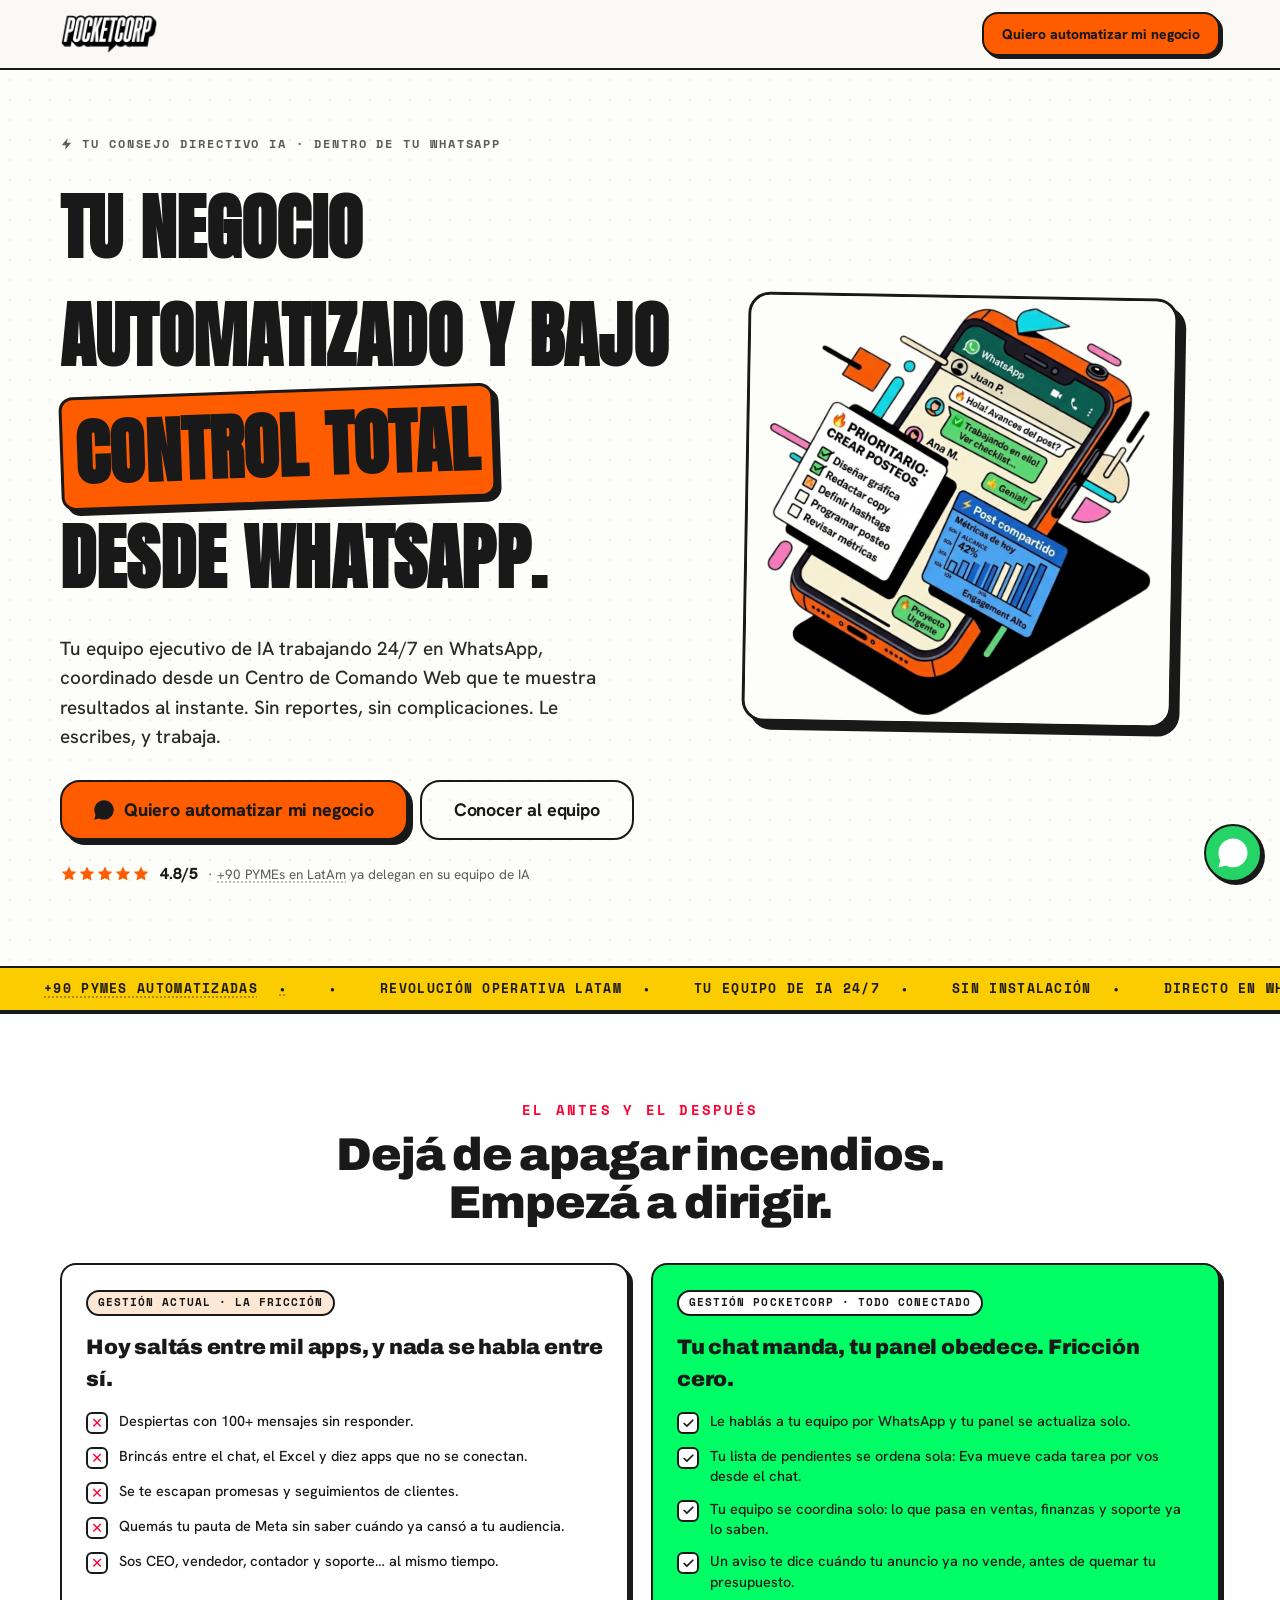
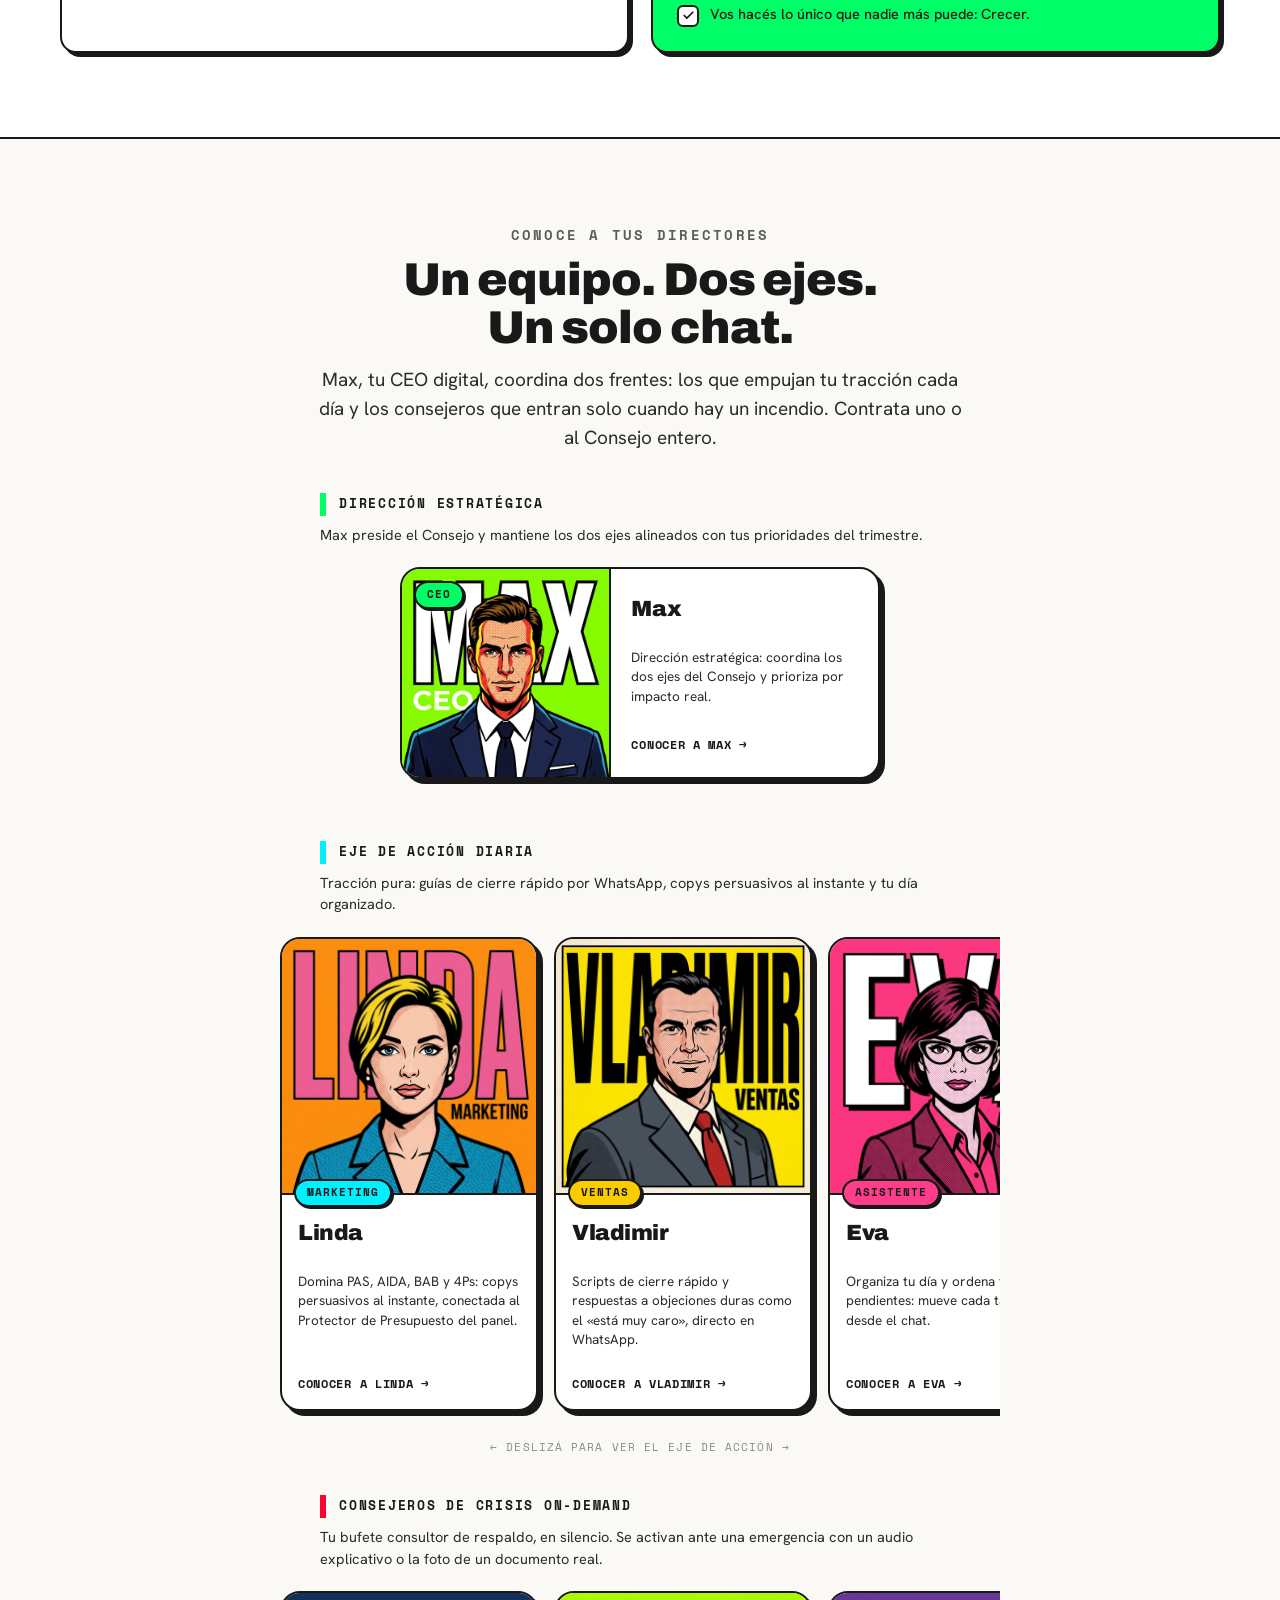
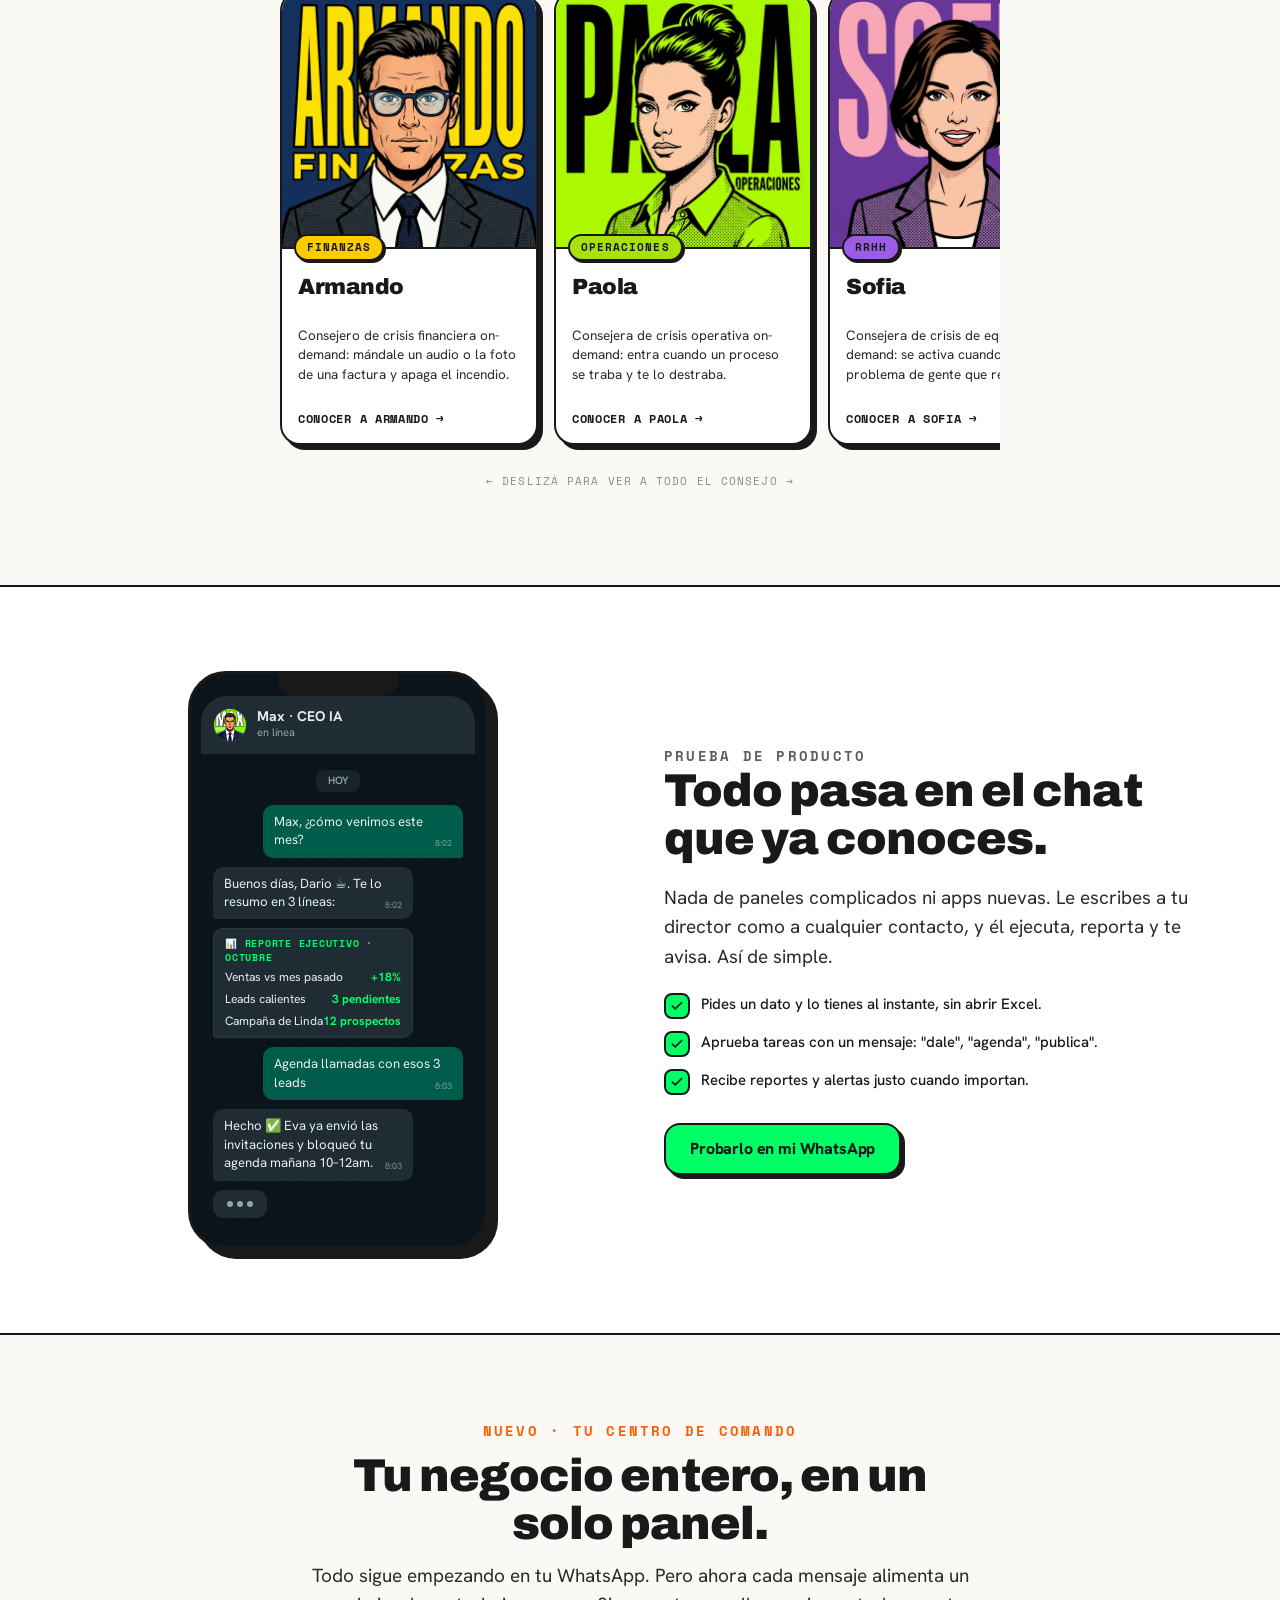
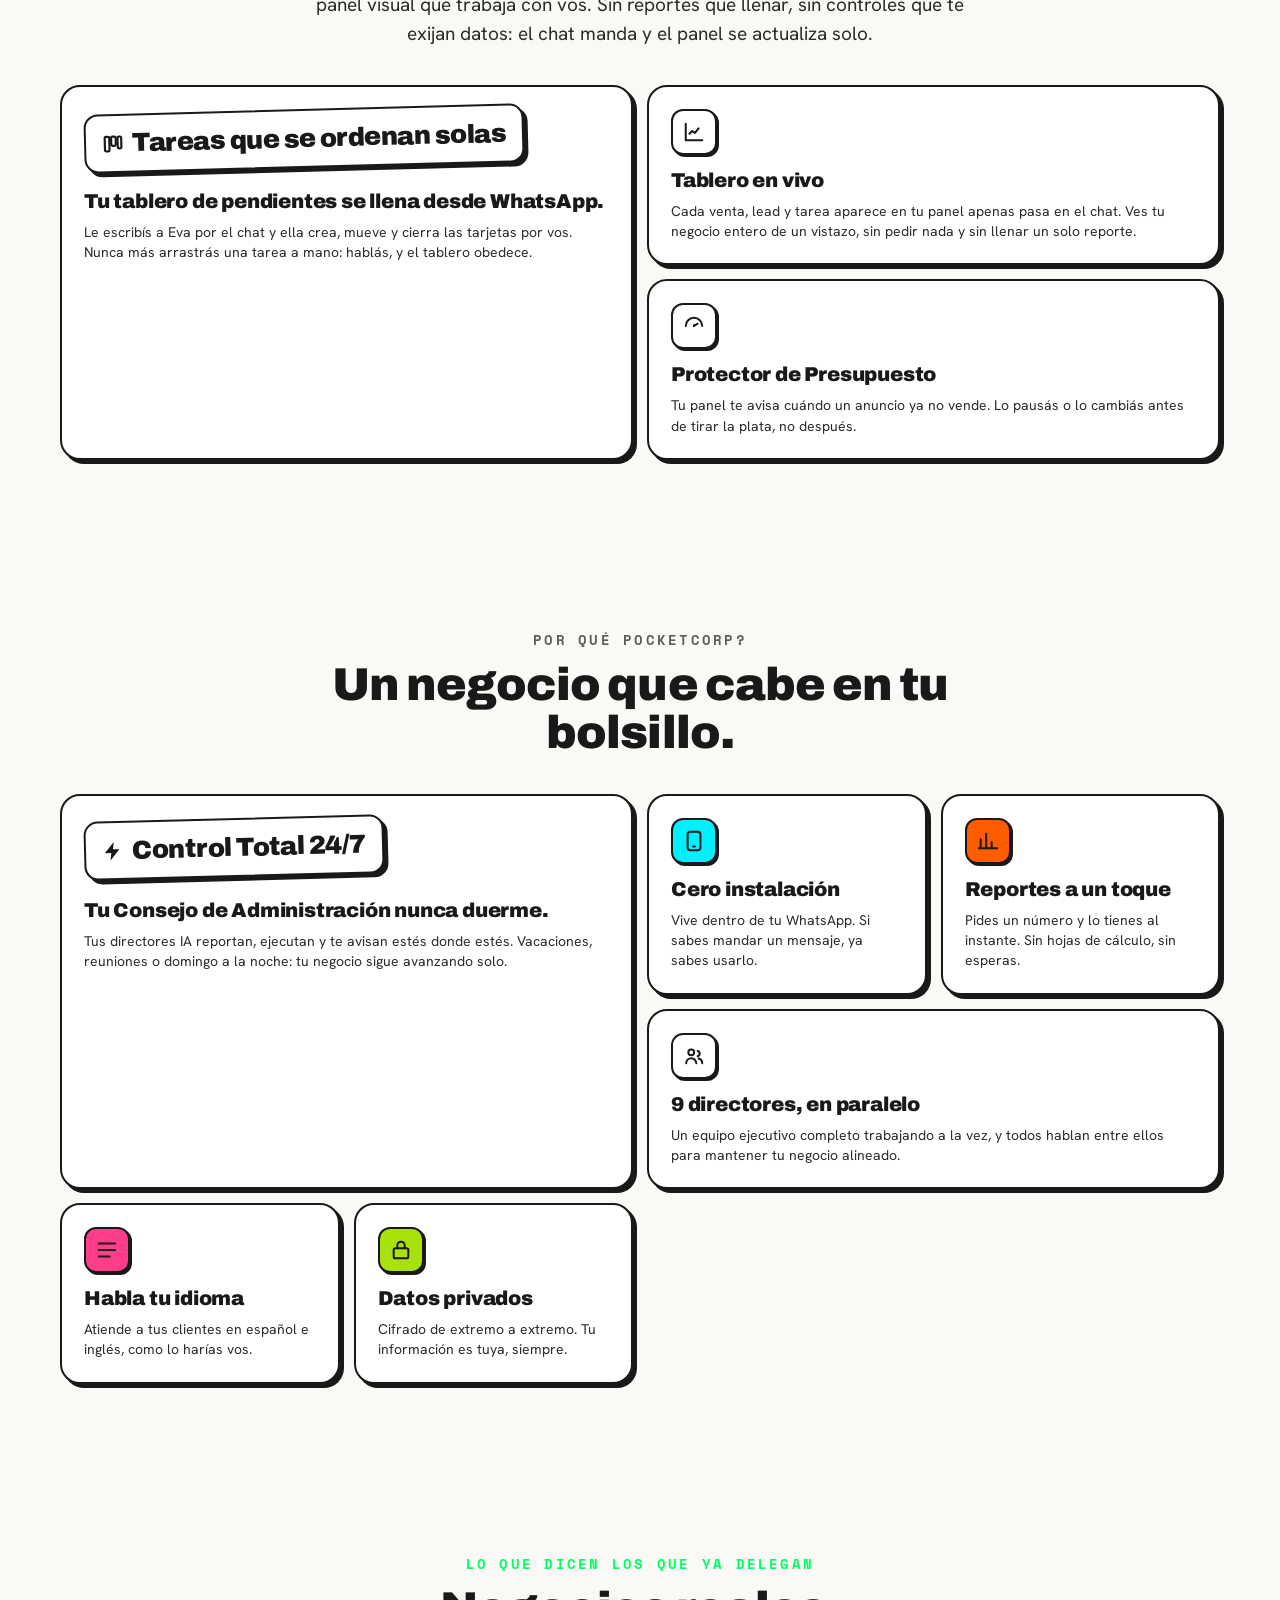
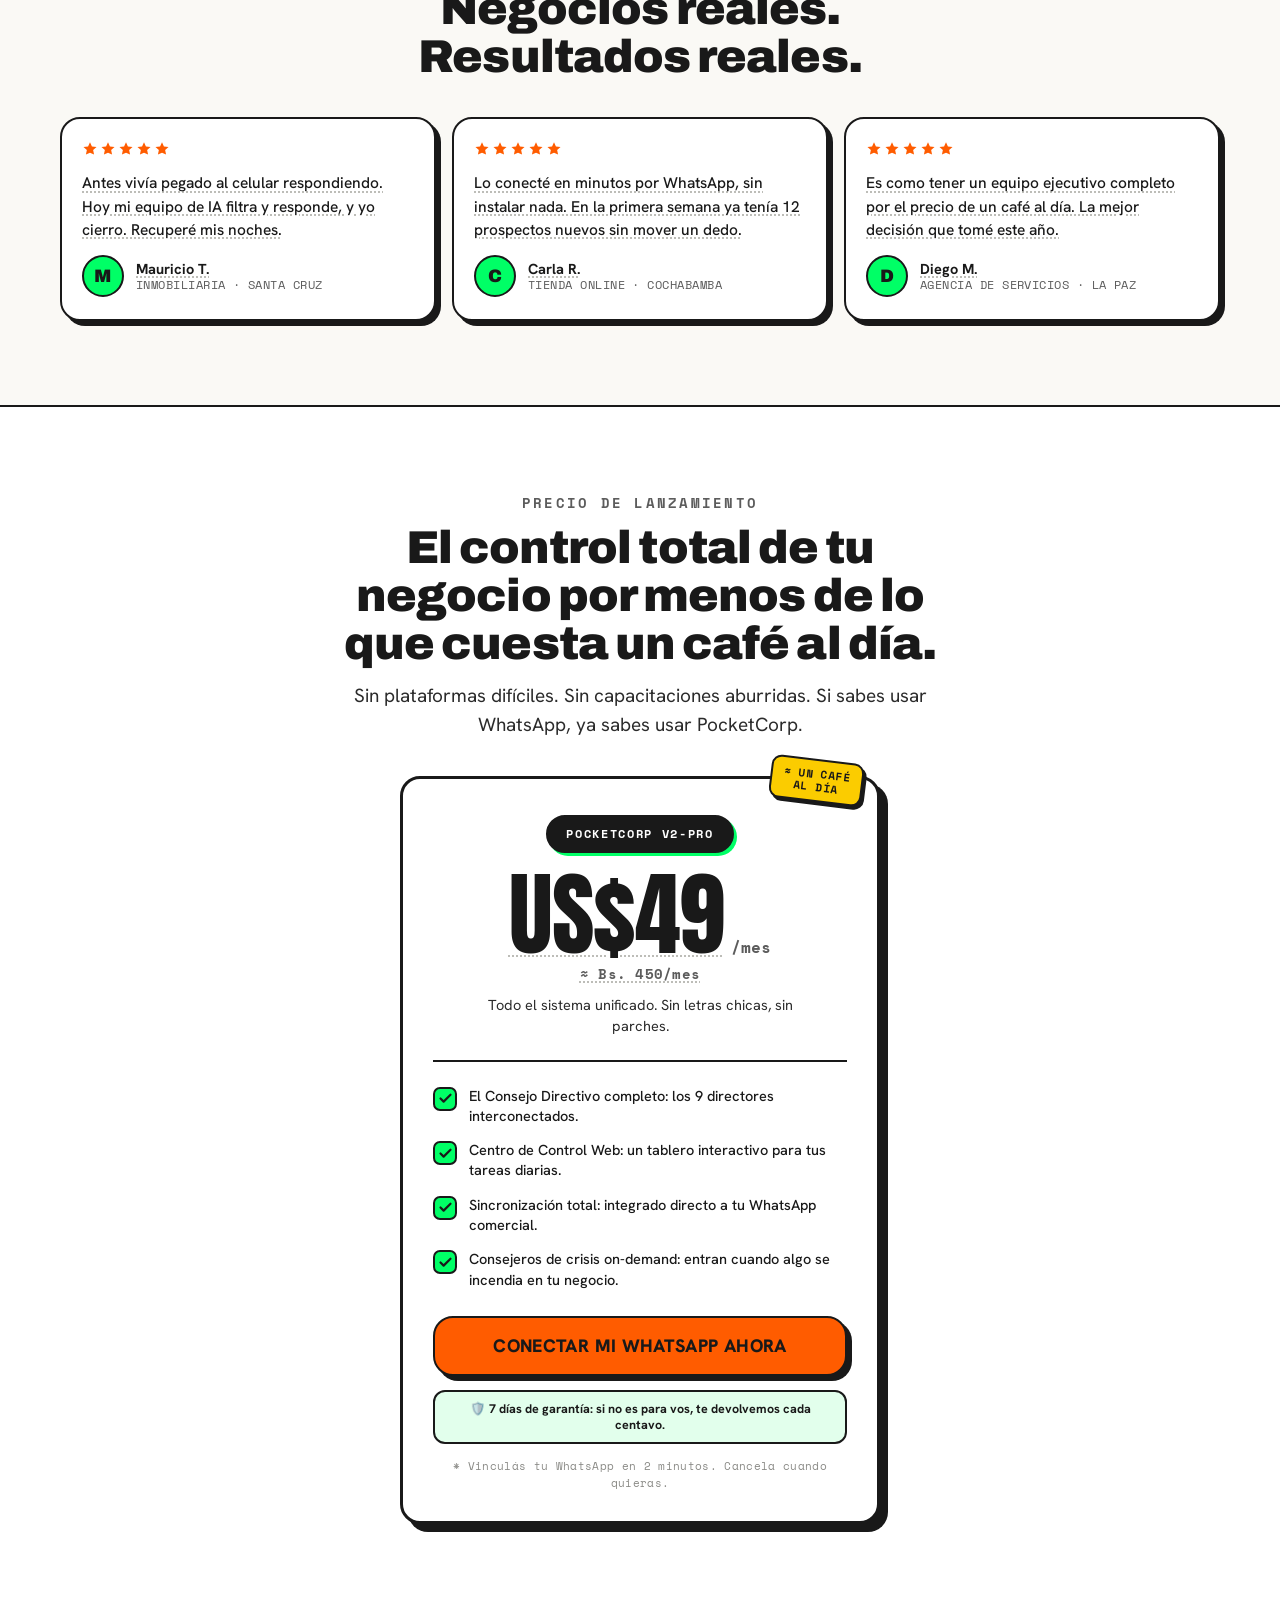
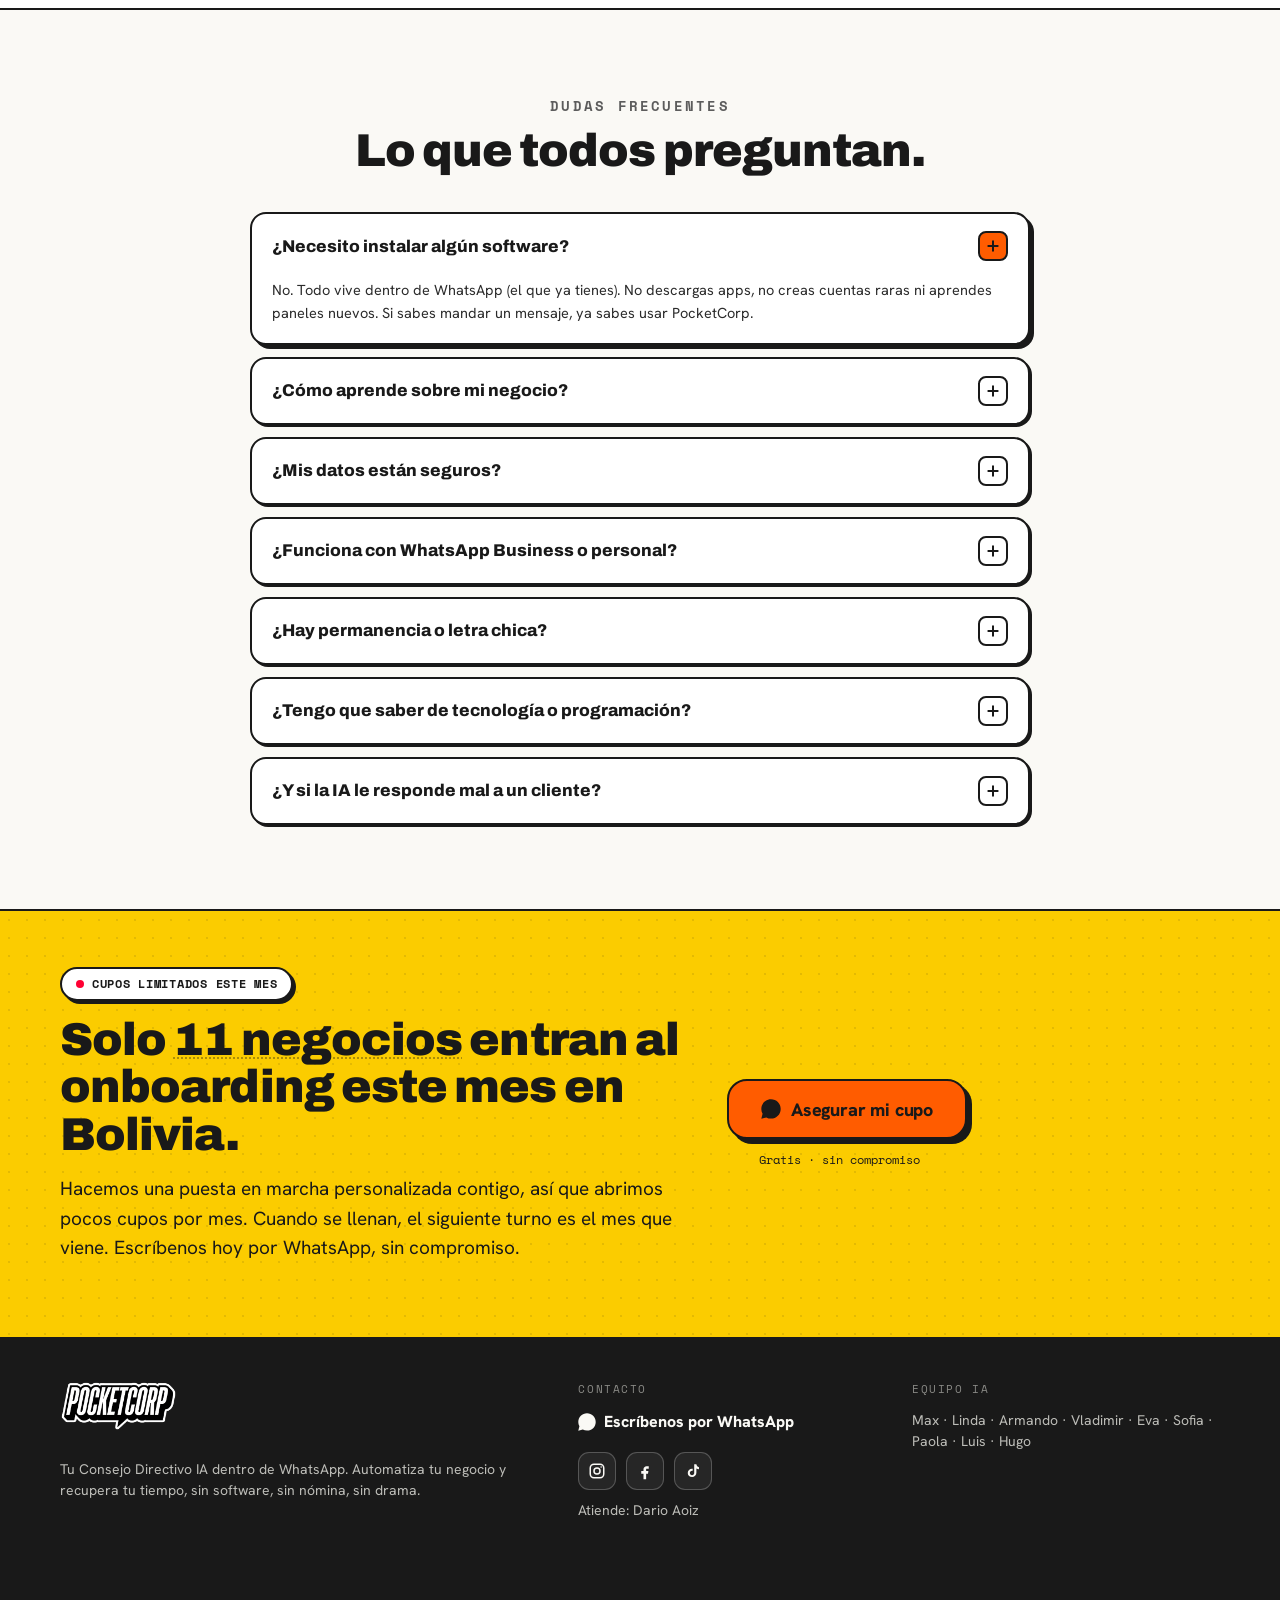
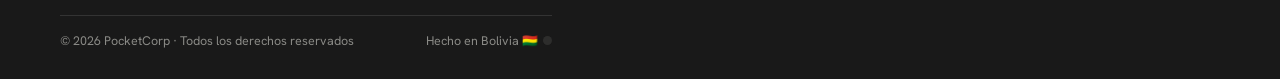
==== commit f22e1d07: "Limpieza de copy: quitar claim de diagnóstico/10min inexistente y guiones largos - Quita la promesa " ====
--- a/index.html
+++ b/index.html
@@ -385,10 +385,10 @@
       <p class="price-solo__value" data-key="pricing.valueSub">Todo el sistema unificado. Sin letras chicas, sin parches.</p>
       <div class="price-solo__rule"></div>
       <ul class="price-solo__feats">
-        <li><span class="ic"><svg width="15" height="15" viewBox="0 0 24 24" fill="none" stroke="currentColor" stroke-width="3.5" stroke-linecap="round" stroke-linejoin="round"><path d="M20 6L9 17l-5-5"/></svg></span> <span data-key="pricing.feat1">El Consejo Directivo completo — los 9 directores interconectados.</span></li>
-        <li><span class="ic"><svg width="15" height="15" viewBox="0 0 24 24" fill="none" stroke="currentColor" stroke-width="3.5" stroke-linecap="round" stroke-linejoin="round"><path d="M20 6L9 17l-5-5"/></svg></span> <span data-key="pricing.feat2">Centro de Control Web — un tablero interactivo para tus tareas diarias.</span></li>
-        <li><span class="ic"><svg width="15" height="15" viewBox="0 0 24 24" fill="none" stroke="currentColor" stroke-width="3.5" stroke-linecap="round" stroke-linejoin="round"><path d="M20 6L9 17l-5-5"/></svg></span> <span data-key="pricing.feat3">Sincronización total — integrado directo a tu WhatsApp comercial.</span></li>
-        <li><span class="ic"><svg width="15" height="15" viewBox="0 0 24 24" fill="none" stroke="currentColor" stroke-width="3.5" stroke-linecap="round" stroke-linejoin="round"><path d="M20 6L9 17l-5-5"/></svg></span> <span data-key="pricing.feat4">Consejeros de crisis on-demand — entran cuando algo se incendia en tu negocio.</span></li>
+        <li><span class="ic"><svg width="15" height="15" viewBox="0 0 24 24" fill="none" stroke="currentColor" stroke-width="3.5" stroke-linecap="round" stroke-linejoin="round"><path d="M20 6L9 17l-5-5"/></svg></span> <span data-key="pricing.feat1">El Consejo Directivo completo: los 9 directores interconectados.</span></li>
+        <li><span class="ic"><svg width="15" height="15" viewBox="0 0 24 24" fill="none" stroke="currentColor" stroke-width="3.5" stroke-linecap="round" stroke-linejoin="round"><path d="M20 6L9 17l-5-5"/></svg></span> <span data-key="pricing.feat2">Centro de Control Web: un tablero interactivo para tus tareas diarias.</span></li>
+        <li><span class="ic"><svg width="15" height="15" viewBox="0 0 24 24" fill="none" stroke="currentColor" stroke-width="3.5" stroke-linecap="round" stroke-linejoin="round"><path d="M20 6L9 17l-5-5"/></svg></span> <span data-key="pricing.feat3">Sincronización total: integrado directo a tu WhatsApp comercial.</span></li>
+        <li><span class="ic"><svg width="15" height="15" viewBox="0 0 24 24" fill="none" stroke="currentColor" stroke-width="3.5" stroke-linecap="round" stroke-linejoin="round"><path d="M20 6L9 17l-5-5"/></svg></span> <span data-key="pricing.feat4">Consejeros de crisis on-demand: entran cuando algo se incendia en tu negocio.</span></li>
       </ul>
       <a class="btn btn--lg price-solo__cta" data-wa data-key="pricing.cta">Conectar mi WhatsApp ahora</a>
       <p class="price-solo__guarantee" data-key="pricing.guarantee">🛡️ 7 días de garantía: si no es para vos, te devolvemos cada centavo.</p>
@@ -419,7 +419,7 @@
       </details>
       <details class="faq-item">
         <summary class="faq-q"><span data-key="faq.q4">¿Funciona con WhatsApp Business o personal?</span><span class="faq-sign"><svg width="16" height="16" viewBox="0 0 24 24" fill="none" stroke="currentColor" stroke-width="3" stroke-linecap="round"><path d="M12 5v14M5 12h14"/></svg></span></summary>
-        <div class="faq-a" data-key="faq.a4">Con ambos. Te ayudamos a conectarlo en minutos durante el diagnóstico inicial, sin que pierdas tus chats ni tus contactos.</div>
+        <div class="faq-a" data-key="faq.a4">Con ambos. Te ayudamos a conectarlo en minutos durante la puesta en marcha, sin que pierdas tus chats ni tus contactos.</div>
       </details>
       <details class="faq-item">
         <summary class="faq-q"><span data-key="faq.q5">¿Hay permanencia o letra chica?</span><span class="faq-sign"><svg width="16" height="16" viewBox="0 0 24 24" fill="none" stroke="currentColor" stroke-width="3" stroke-linecap="round"><path d="M12 5v14M5 12h14"/></svg></span></summary>
@@ -443,14 +443,14 @@
     <div>
       <span class="scarcity-pill"><span class="dot"></span> Cupos limitados este mes</span>
       <h2 class="h2 display" style="text-transform:none">Solo <span data-editable data-key="closer.cupos">11 negocios</span> entran al onboarding este mes en Bolivia.</h2>
-      <p class="lead" style="margin-top:14px;color:var(--ink)" data-key="closer.sub">Hacemos onboarding personalizado, así que abrimos pocos cupos por mes. Cuando se llenan, el siguiente turno es el mes que viene. Tu diagnóstico hoy es gratis y dura 10 minutos por WhatsApp.</p>
+      <p class="lead" style="margin-top:14px;color:var(--ink)" data-key="closer.sub">Hacemos onboarding personalizado, así que abrimos pocos cupos por mes. Cuando se llenan, el siguiente turno es el mes que viene. Escríbenos hoy por WhatsApp, sin compromiso.</p>
     </div>
     <div style="display:flex;flex-direction:column;gap:12px;align-items:flex-start">
       <a class="btn btn--lg" data-wa>
         <svg width="20" height="20" viewBox="0 0 32 32" fill="currentColor"><path d="M16 .5C7.4.5.5 7.4.5 16c0 2.8.7 5.4 2 7.7L.5 31.5l8-2.1c2.2 1.2 4.8 1.9 7.5 1.9 8.6 0 15.5-6.9 15.5-15.5S24.6.5 16 .5zm7.1 18.7c-.4-.2-2.3-1.1-2.6-1.3-.4-.1-.6-.2-.9.2-.3.4-1 1.3-1.2 1.5-.2.2-.4.3-.8.1-.4-.2-1.6-.6-3.1-1.9-1.1-1-1.9-2.3-2.1-2.7-.2-.4 0-.6.2-.8l.5-.7c.2-.2.2-.4.4-.7.1-.3 0-.5 0-.7-.1-.2-.9-2.1-1.2-2.9-.3-.8-.6-.7-.9-.7h-.7c-.2 0-.6.1-1 .5-.3.4-1.3 1.3-1.3 3.1s1.3 3.6 1.5 3.9c.2.3 2.6 4 6.3 5.6.9.4 1.6.6 2.1.8.9.3 1.7.2 2.3.1.7-.1 2.3-.9 2.6-1.8.3-.9.3-1.6.2-1.8-.1-.2-.3-.3-.7-.5z"/></svg>
-        Asegurar mi diagnóstico gratis
-      </a>
-      <span style="font-family:var(--font-mono);font-size:12px;color:var(--ink)">Gratis · 10 min · sin compromiso</span>
+        Asegurar mi cupo
+      </a>
+      <span style="font-family:var(--font-mono);font-size:12px;color:var(--ink);padding-left:32px">Gratis · sin compromiso</span>
     </div>
   </div>
 </section>
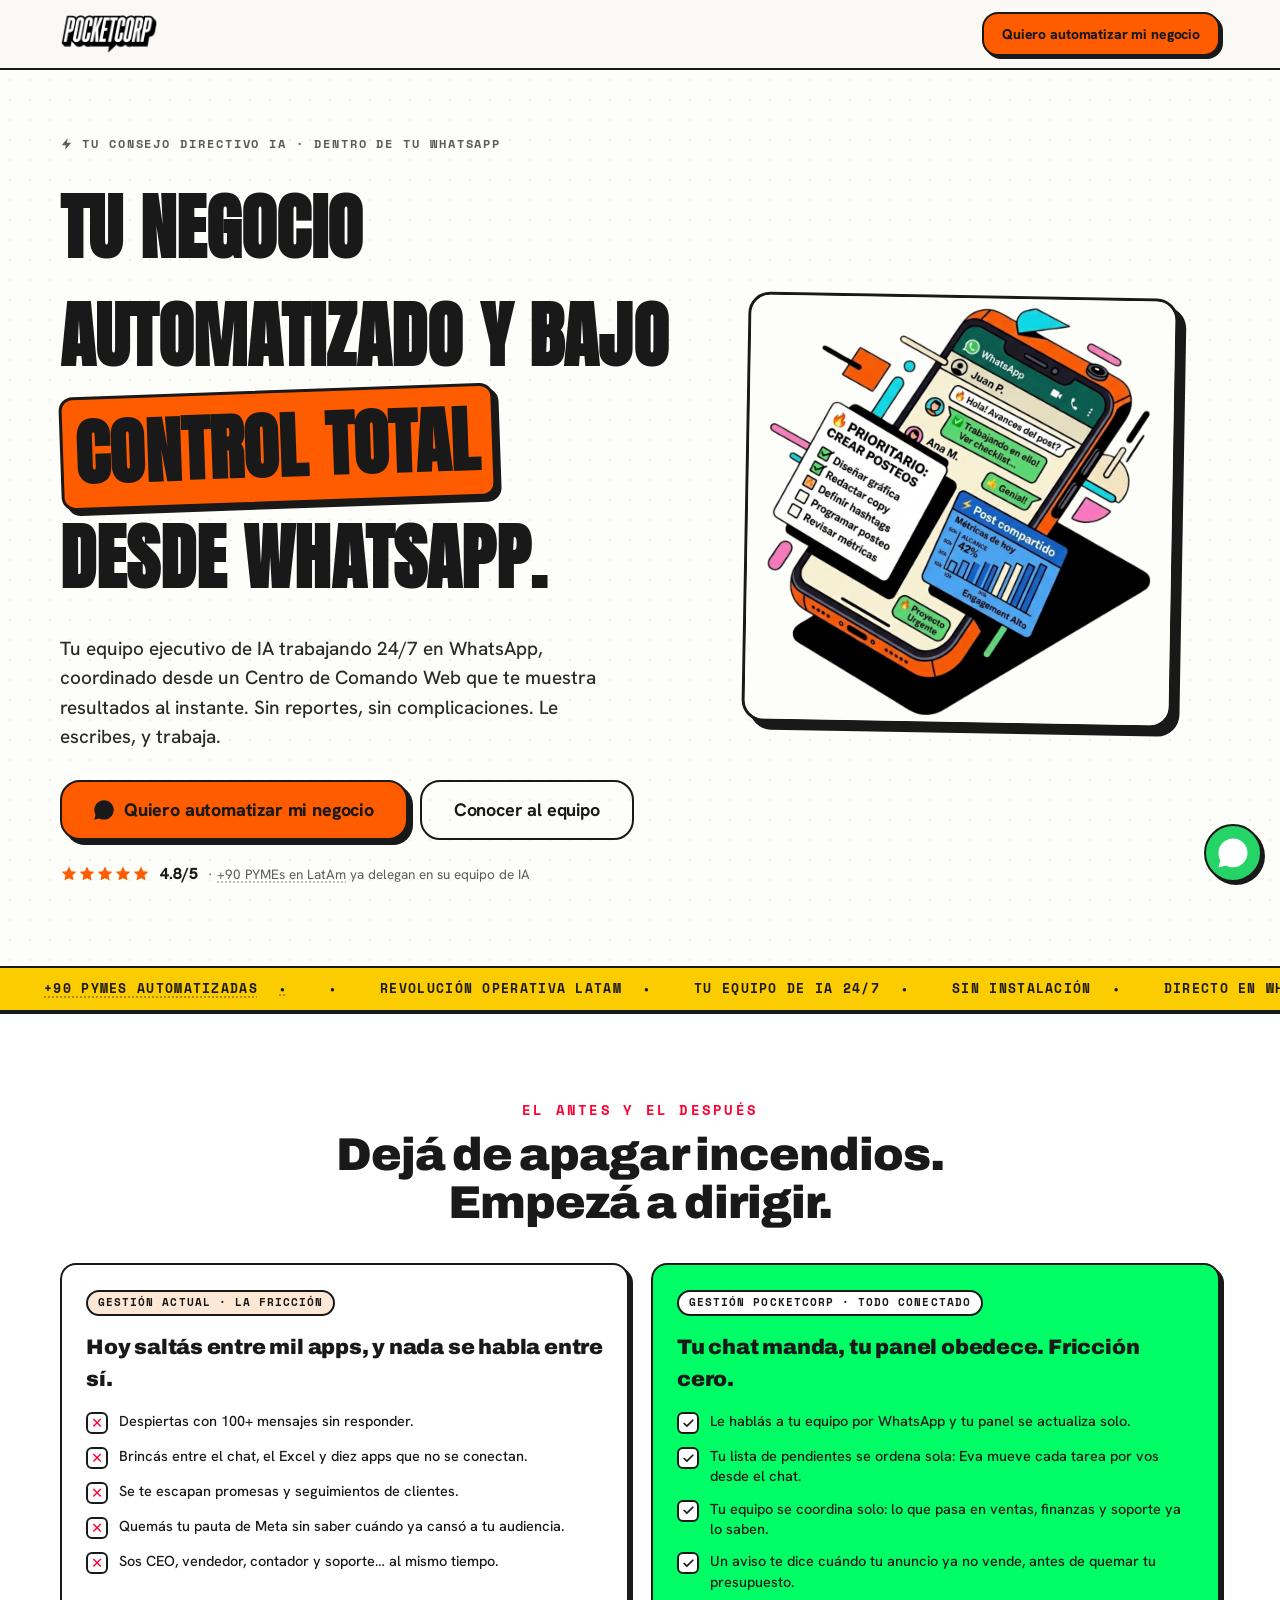
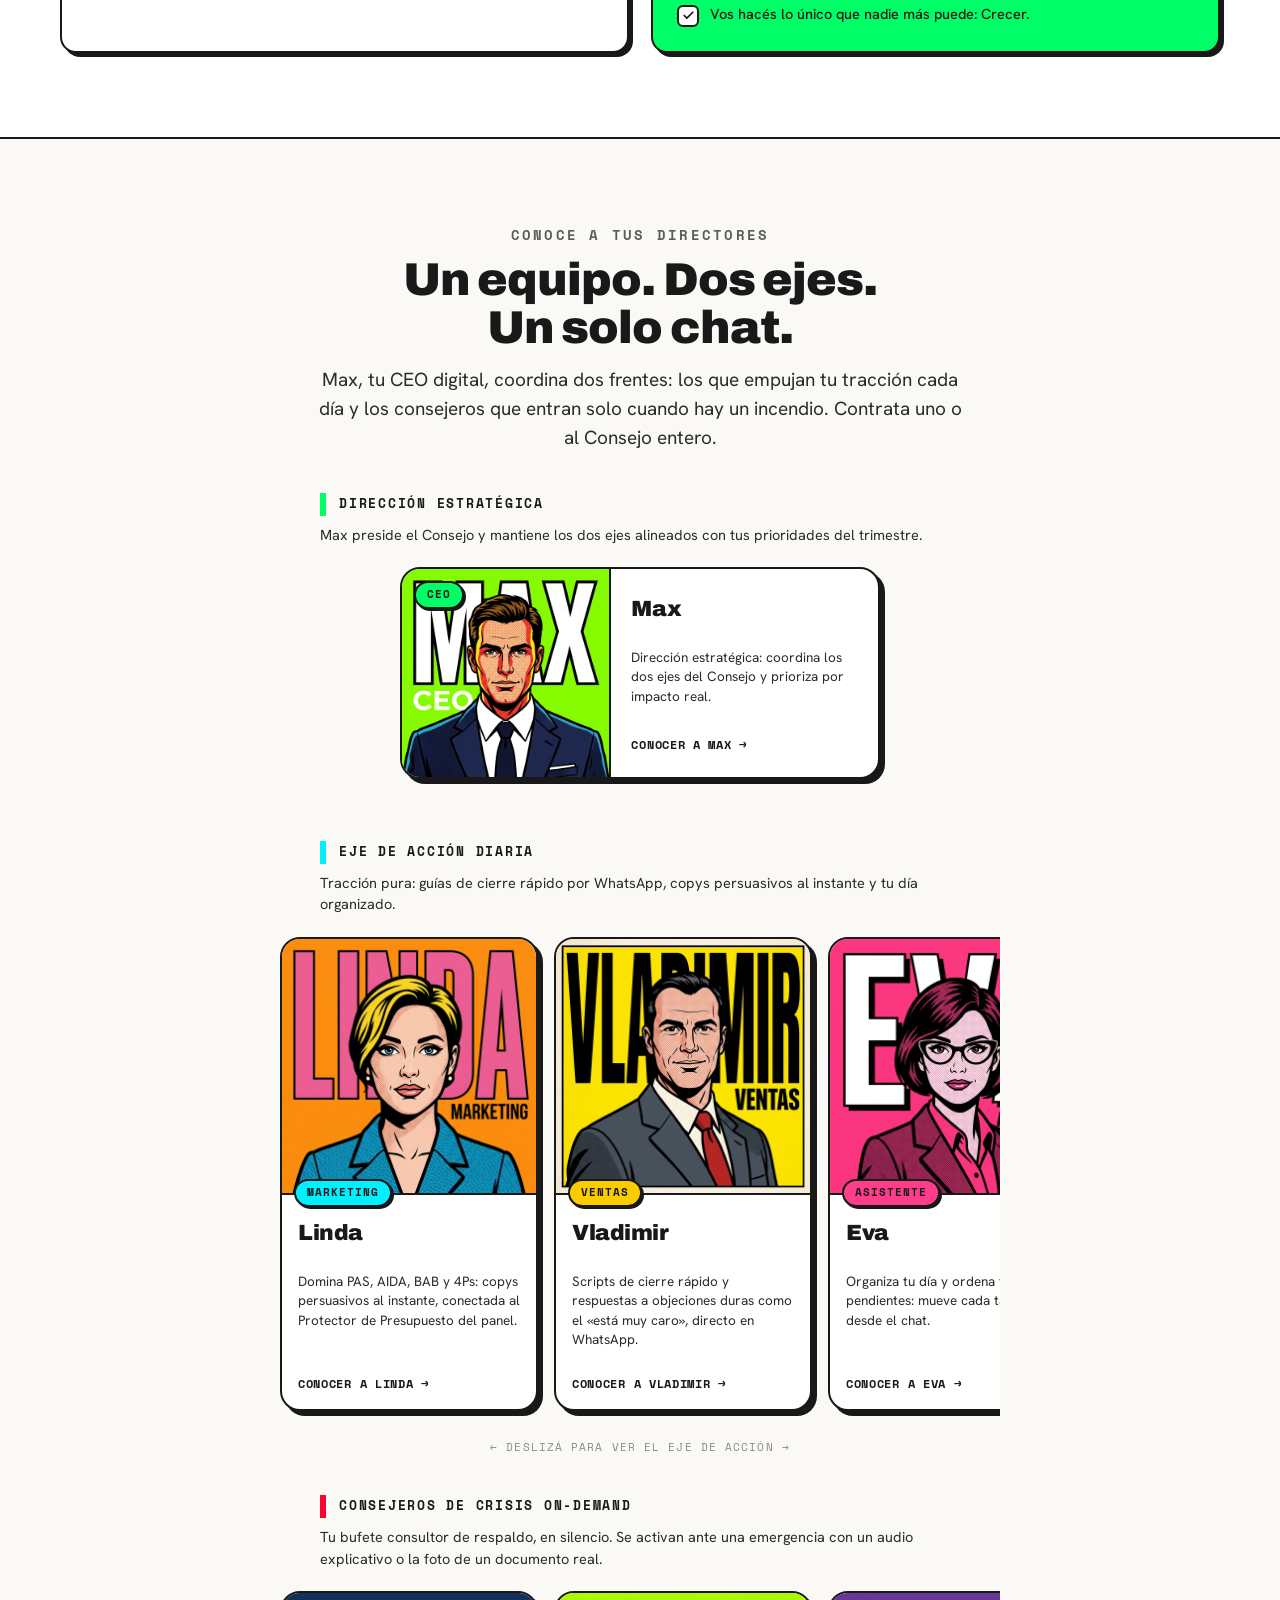
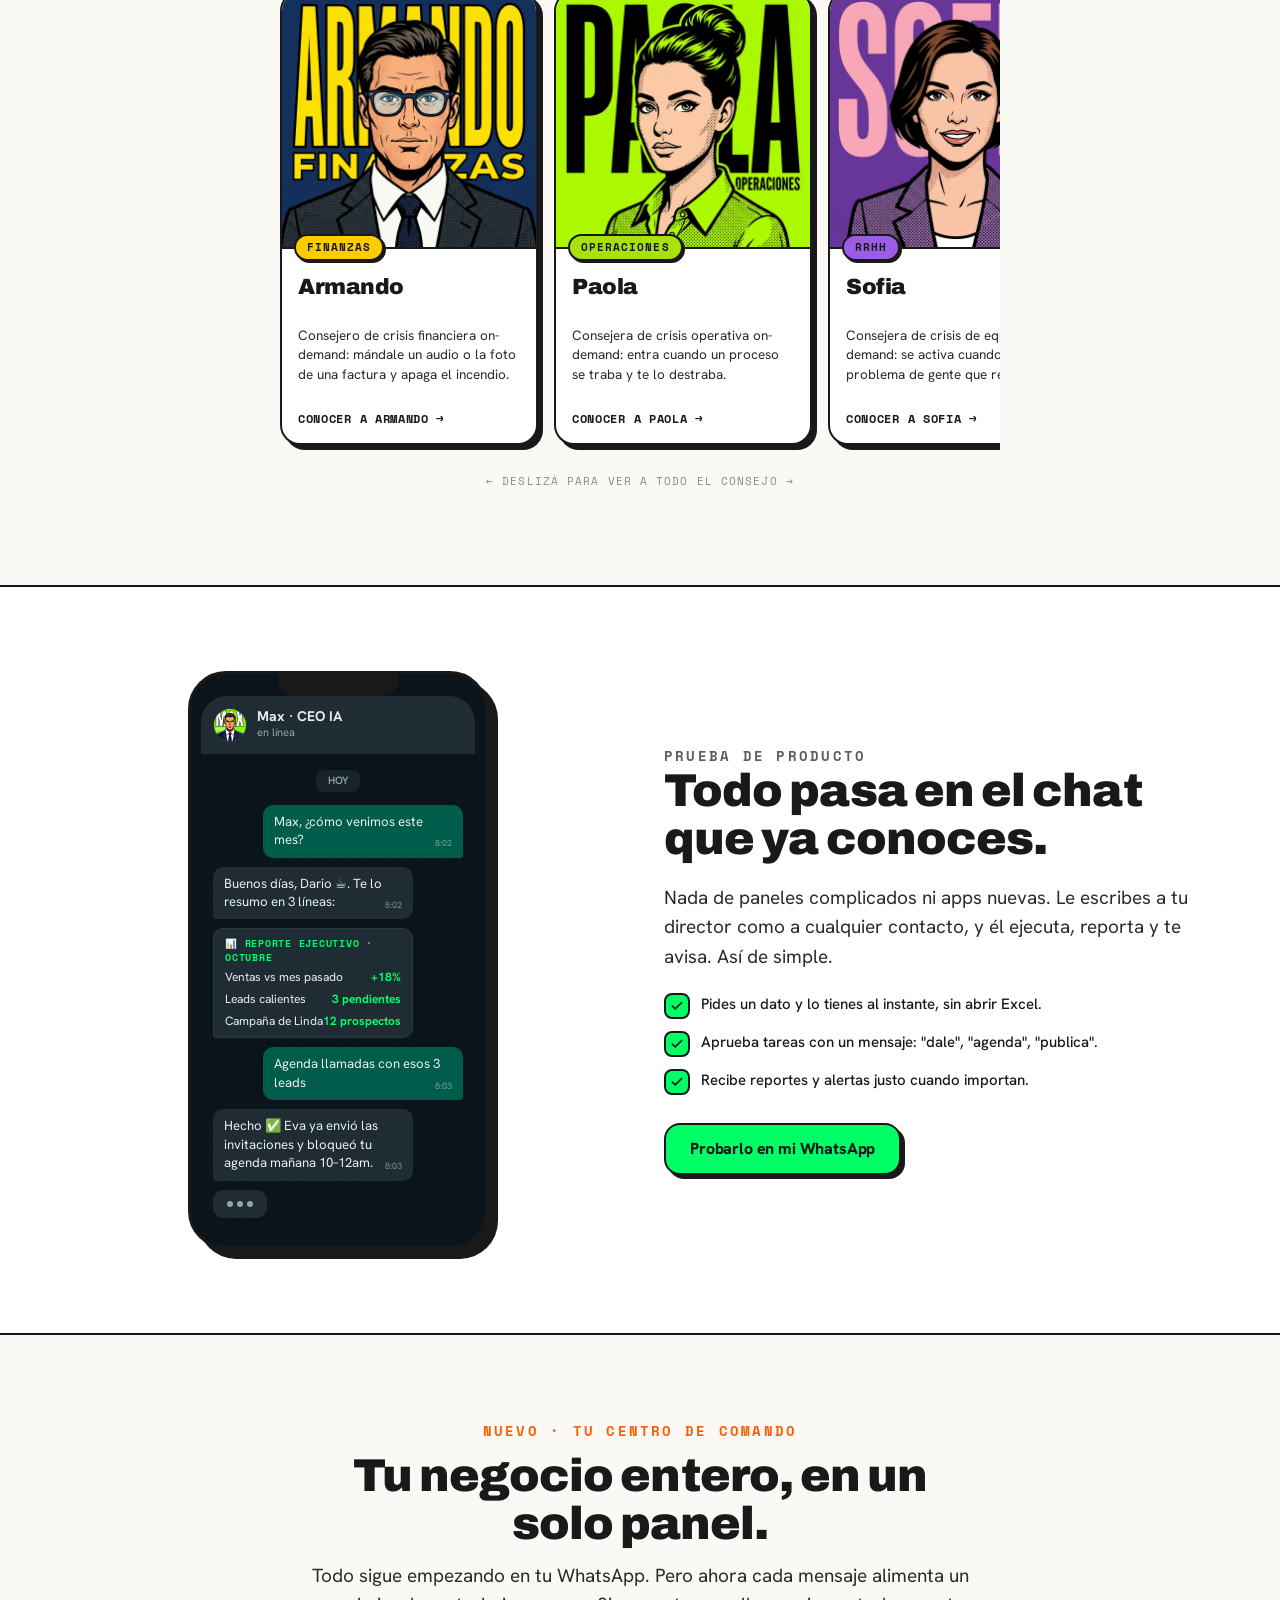
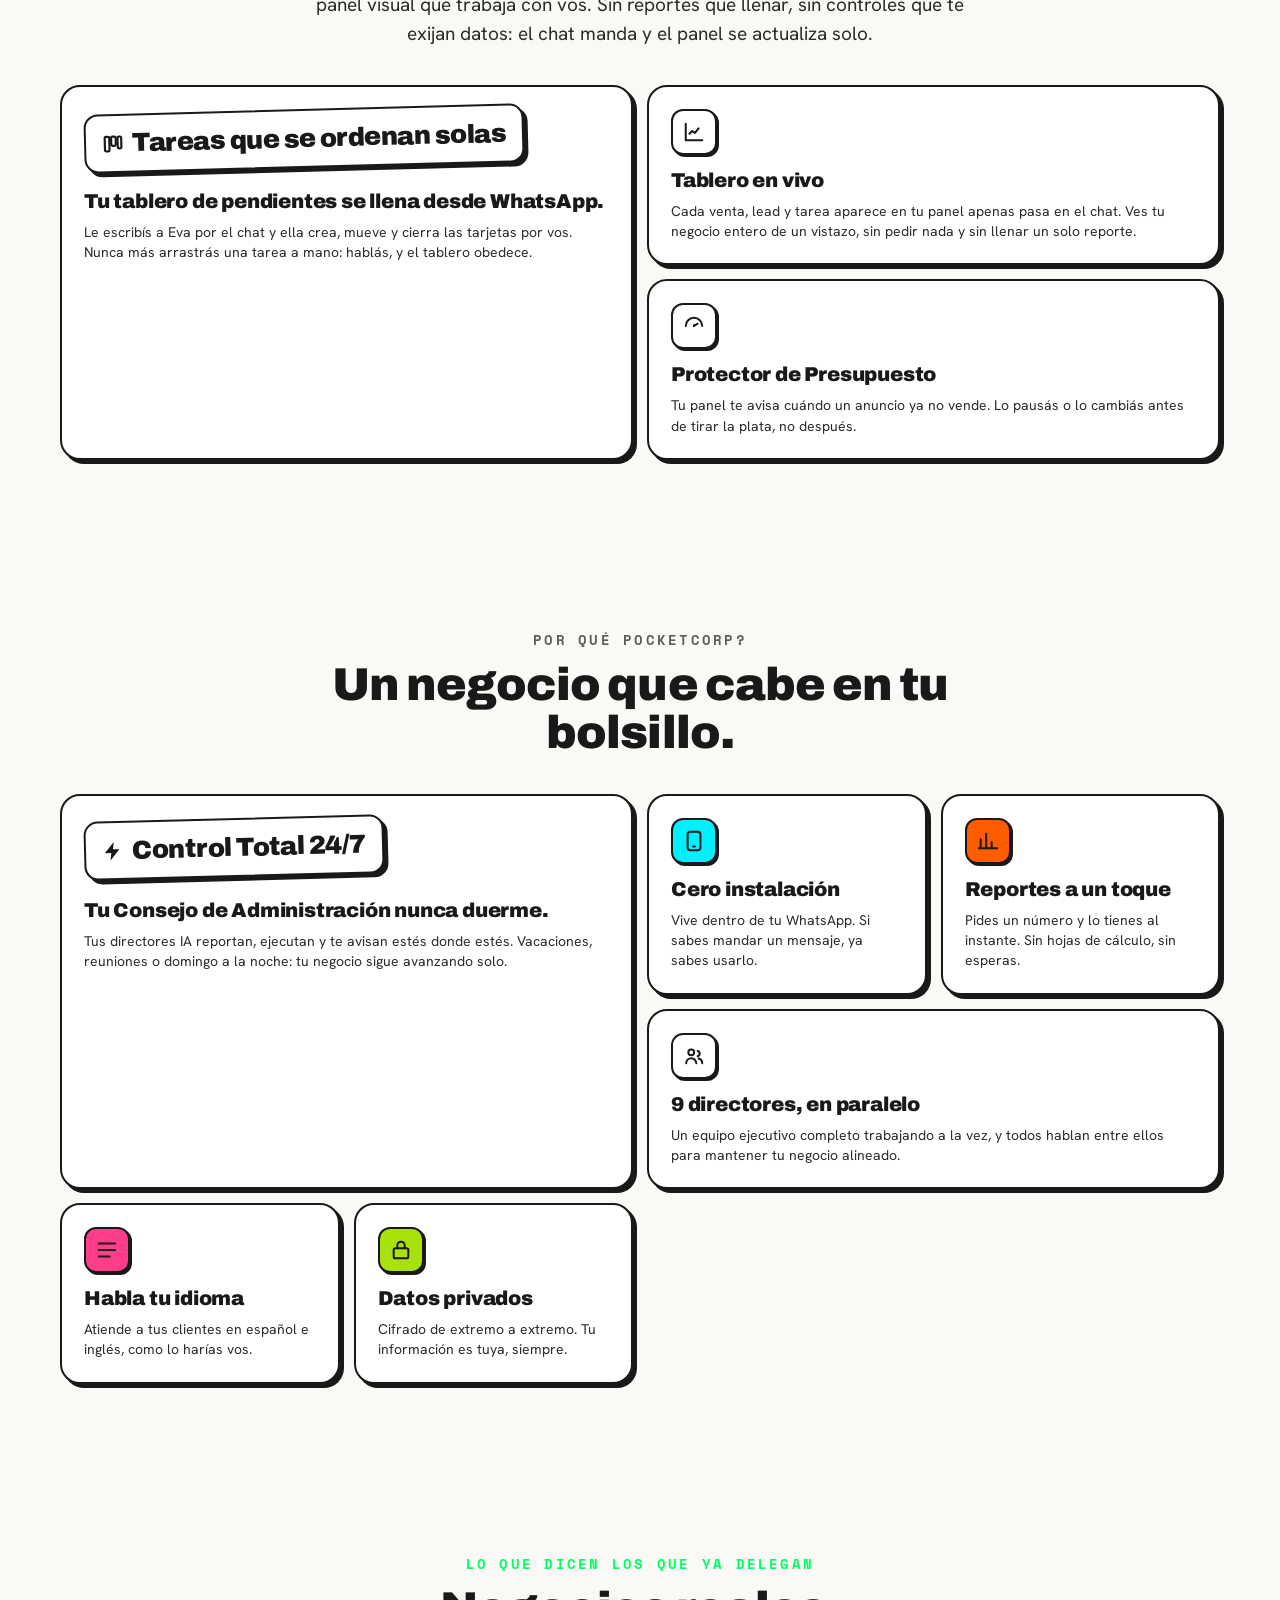
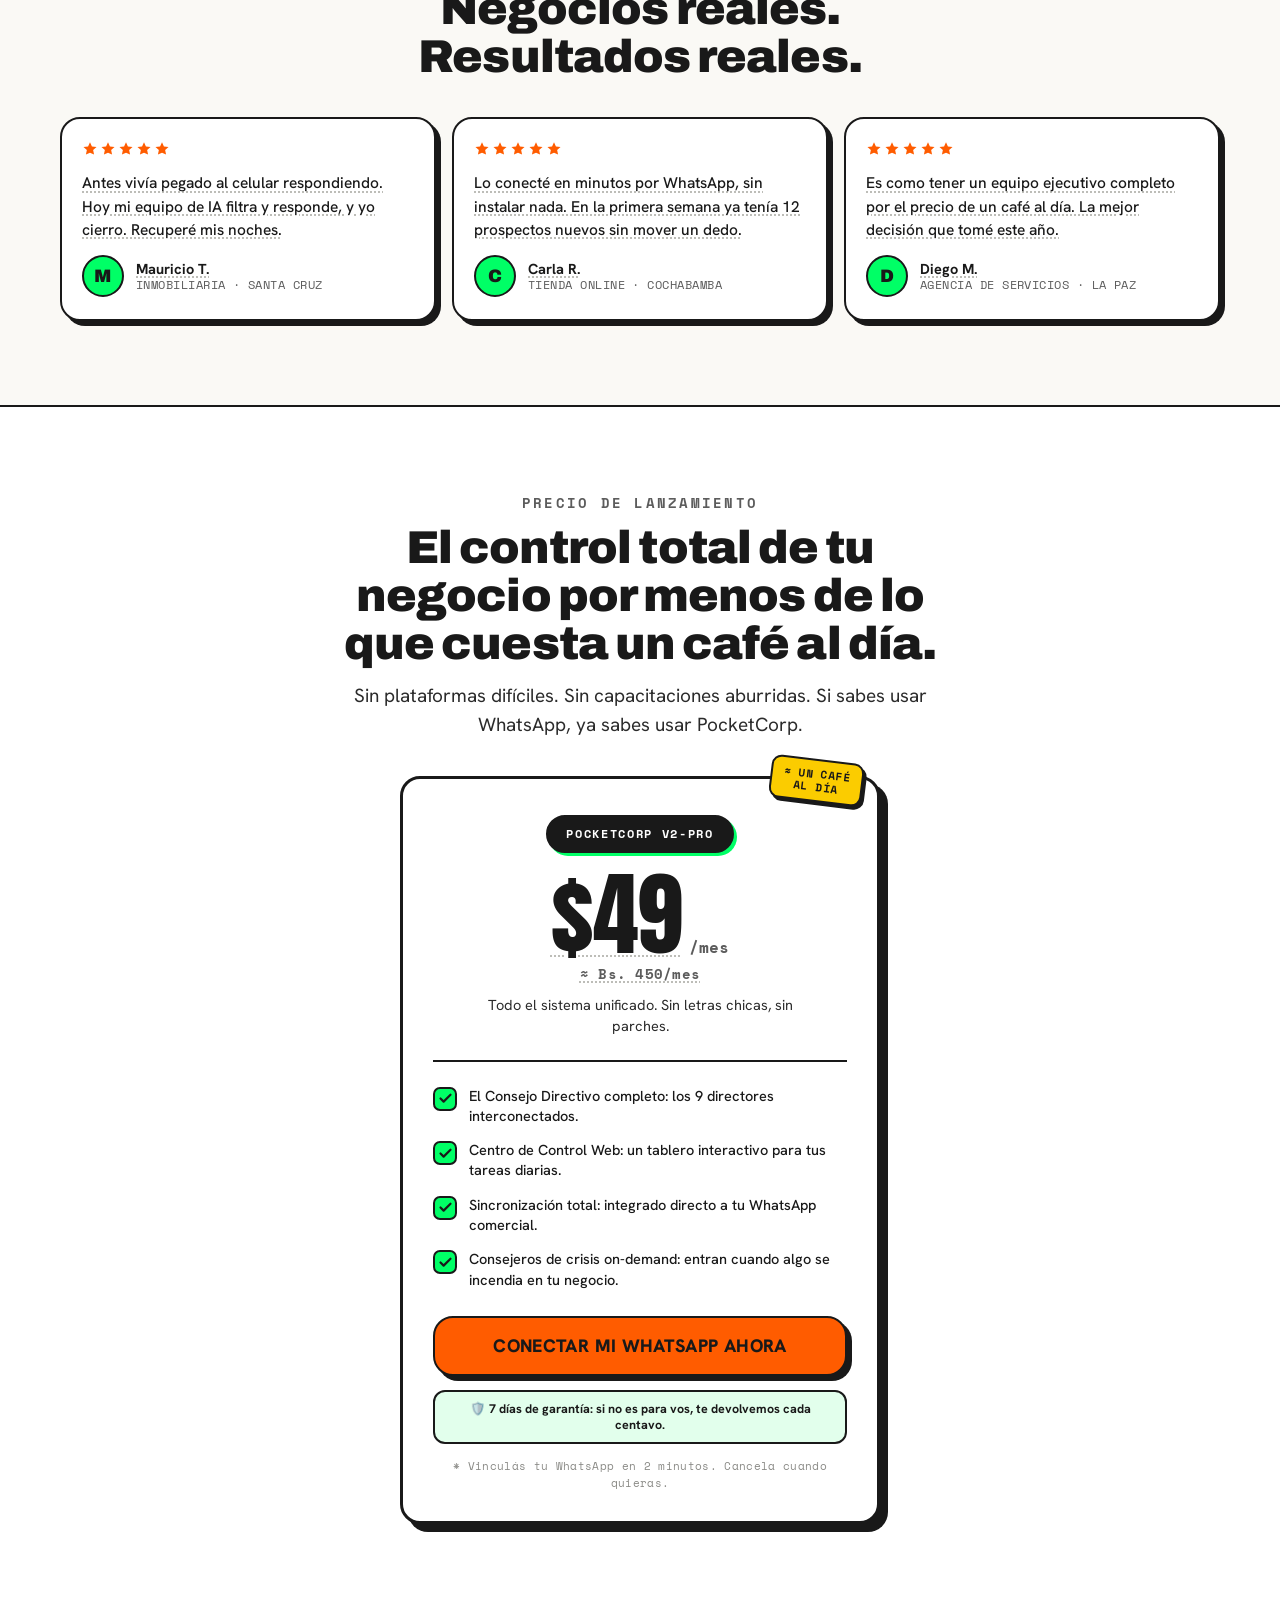
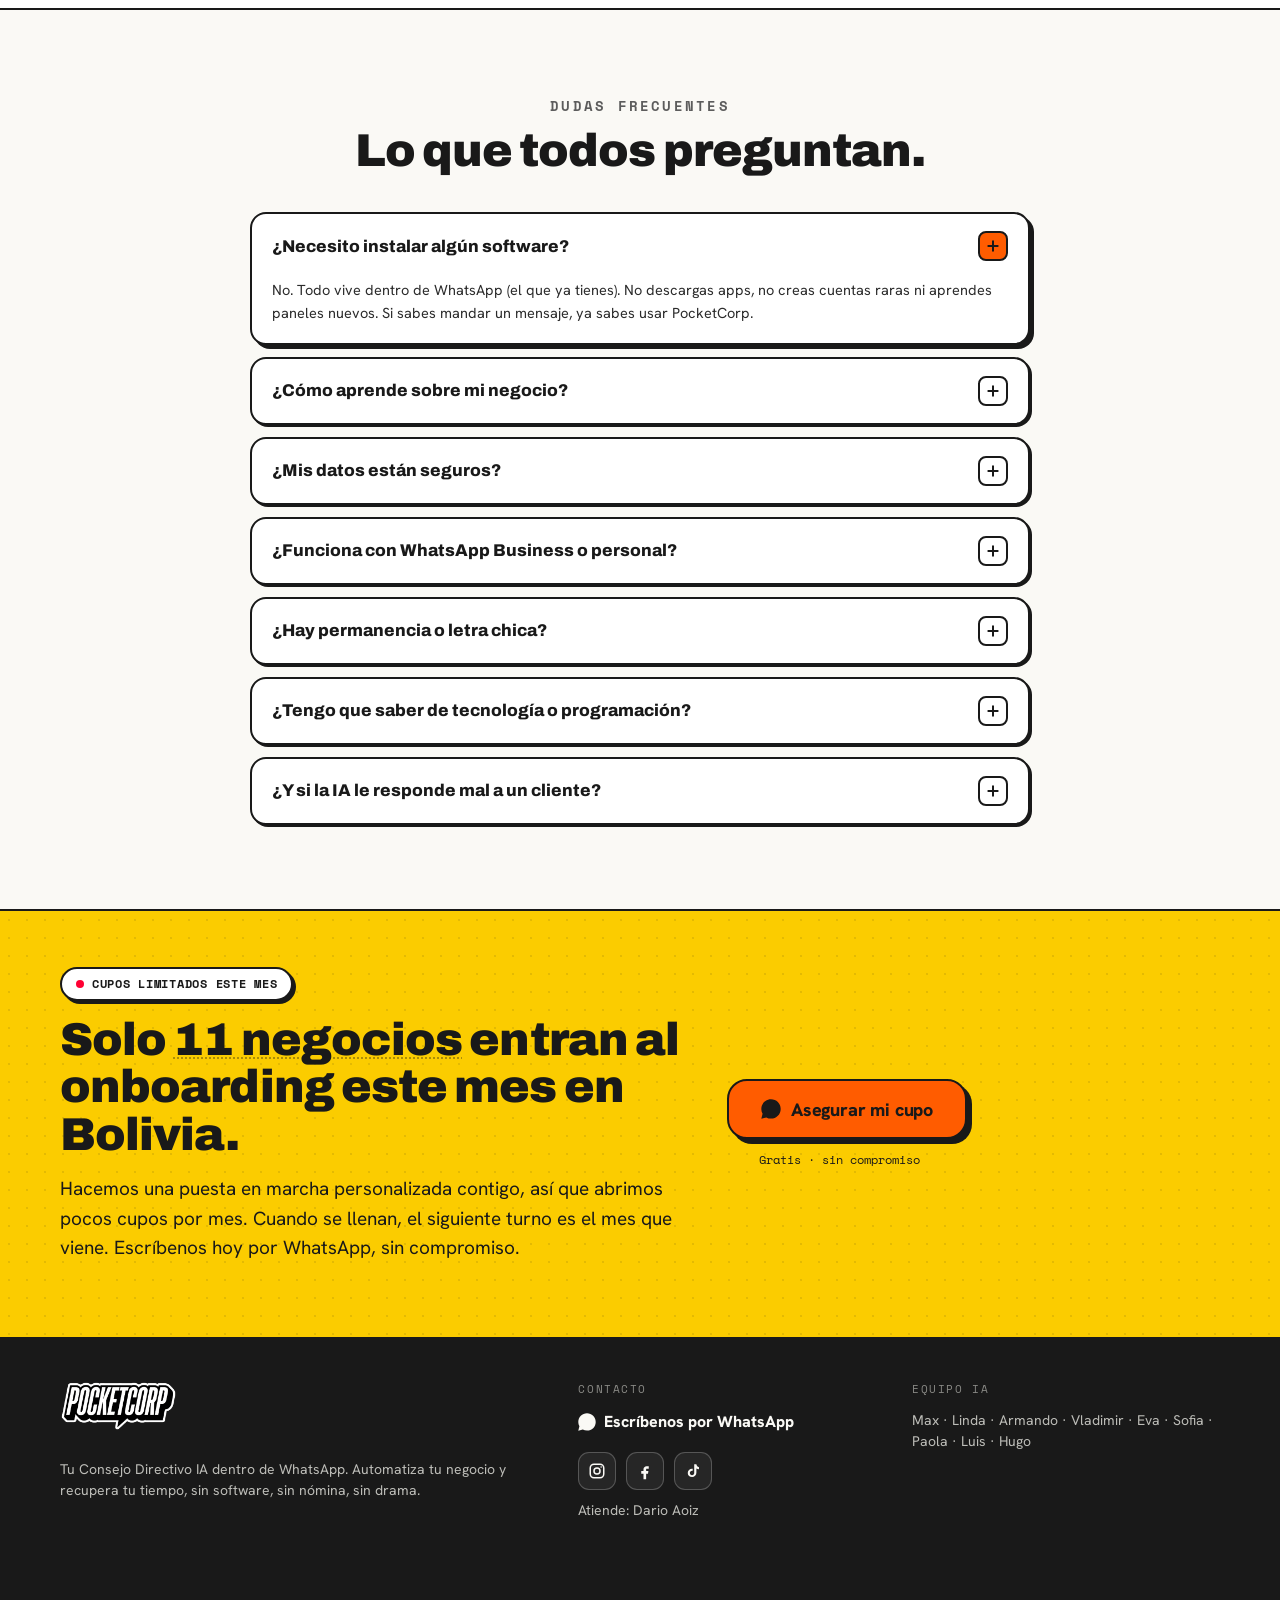
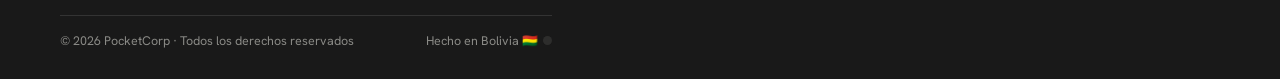
==== commit 410694e3: "Centro de Comando: imagen del dashboard + precio sin prefijo US - Agrega captura del Centro de Coman" ====
--- a/index.html
+++ b/index.html
@@ -31,7 +31,7 @@
     <a class="logo-slot" href="#top" aria-label="PocketCorp">
       <img src="../assets/brand/logo-wordmark.png" alt="PocketCorp" class="brand-logo" />
     </a>
-    <a class="btn btn--sm cta-head" data-wa>Quiero automatizar mi negocio</a>
+    <a class="btn btn--sm cta-head" data-wa data-wa-loc="header">Quiero automatizar mi negocio</a>
   </div>
 </header>
 
@@ -57,7 +57,7 @@
 
     <div class="hero-actions">
       <div class="hero-cta">
-        <a class="btn btn--lg" data-wa>
+        <a class="btn btn--lg" data-wa data-wa-loc="hero">
           <svg width="20" height="20" viewBox="0 0 32 32" fill="currentColor"><path d="M16 .5C7.4.5.5 7.4.5 16c0 2.8.7 5.4 2 7.7L.5 31.5l8-2.1c2.2 1.2 4.8 1.9 7.5 1.9 8.6 0 15.5-6.9 15.5-15.5S24.6.5 16 .5zm7.1 18.7c-.4-.2-2.3-1.1-2.6-1.3-.4-.1-.6-.2-.9.2-.3.4-1 1.3-1.2 1.5-.2.2-.4.3-.8.1-.4-.2-1.6-.6-3.1-1.9-1.1-1-1.9-2.3-2.1-2.7-.2-.4 0-.6.2-.8l.5-.7c.2-.2.2-.4.4-.7.1-.3 0-.5 0-.7-.1-.2-.9-2.1-1.2-2.9-.3-.8-.6-.7-.9-.7h-.7c-.2 0-.6.1-1 .5-.3.4-1.3 1.3-1.3 3.1s1.3 3.6 1.5 3.9c.2.3 2.6 4 6.3 5.6.9.4 1.6.6 2.1.8.9.3 1.7.2 2.3.1.7-.1 2.3-.9 2.6-1.8.3-.9.3-1.6.2-1.8-.1-.2-.3-.3-.7-.5z"/></svg>
           Quiero automatizar mi negocio
         </a>
@@ -244,7 +244,7 @@
           <li><span class="ic"><svg width="14" height="14" viewBox="0 0 24 24" fill="none" stroke="var(--ink)" stroke-width="3" stroke-linecap="round" stroke-linejoin="round"><path d="M20 6L9 17l-5-5"/></svg></span> Aprueba tareas con un mensaje: "dale", "agenda", "publica".</li>
           <li><span class="ic"><svg width="14" height="14" viewBox="0 0 24 24" fill="none" stroke="var(--ink)" stroke-width="3" stroke-linecap="round" stroke-linejoin="round"><path d="M20 6L9 17l-5-5"/></svg></span> Recibe reportes y alertas justo cuando importan.</li>
         </ul>
-        <div style="margin-top:28px"><a class="btn btn--green" data-wa>Probarlo en mi WhatsApp</a></div>
+        <div style="margin-top:28px"><a class="btn btn--green" data-wa data-wa-loc="demo">Probarlo en mi WhatsApp</a></div>
       </div>
     </div>
   </div>
@@ -258,6 +258,9 @@
       <h2 class="h2" style="margin-top:10px">Tu negocio entero, en un solo panel.</h2>
       <p class="lead">Todo sigue empezando en tu WhatsApp. Pero ahora cada mensaje alimenta un panel visual que trabaja con vos. Sin reportes que llenar, sin controles que te exijan datos: el chat manda y el panel se actualiza solo.</p>
     </div>
+    <figure class="dash-shot" data-reveal>
+      <img src="../assets/dashboard-preview.png" alt="Centro de Comando de PocketCorp: tablero en vivo con tareas, ventas y métricas de tus directores" loading="lazy" onerror="this.closest('.dash-shot').remove()" />
+    </figure>
     <div class="bento">
       <div class="box box--feature" data-reveal>
         <span class="layered-badge"><svg width="22" height="22" viewBox="0 0 24 24" fill="none" stroke="currentColor" stroke-width="2.4" stroke-linecap="round" stroke-linejoin="round"><rect x="3" y="4" width="5" height="16" rx="1.5"/><rect x="10" y="4" width="5" height="10" rx="1.5"/><rect x="17" y="4" width="4" height="13" rx="1.5"/></svg> Tareas que se ordenan solas</span>
@@ -390,7 +393,7 @@
         <li><span class="ic"><svg width="15" height="15" viewBox="0 0 24 24" fill="none" stroke="currentColor" stroke-width="3.5" stroke-linecap="round" stroke-linejoin="round"><path d="M20 6L9 17l-5-5"/></svg></span> <span data-key="pricing.feat3">Sincronización total: integrado directo a tu WhatsApp comercial.</span></li>
         <li><span class="ic"><svg width="15" height="15" viewBox="0 0 24 24" fill="none" stroke="currentColor" stroke-width="3.5" stroke-linecap="round" stroke-linejoin="round"><path d="M20 6L9 17l-5-5"/></svg></span> <span data-key="pricing.feat4">Consejeros de crisis on-demand: entran cuando algo se incendia en tu negocio.</span></li>
       </ul>
-      <a class="btn btn--lg price-solo__cta" data-wa data-key="pricing.cta">Conectar mi WhatsApp ahora</a>
+      <a class="btn btn--lg price-solo__cta" data-wa data-wa-loc="precios" data-key="pricing.cta">Conectar mi WhatsApp ahora</a>
       <p class="price-solo__guarantee" data-key="pricing.guarantee">🛡️ 7 días de garantía: si no es para vos, te devolvemos cada centavo.</p>
       <p class="price-solo__foot" data-key="pricing.foot">* Vinculás tu WhatsApp en 2 minutos. Cancela cuando quieras.</p>
     </div>
@@ -446,7 +449,7 @@
       <p class="lead" style="margin-top:14px;color:var(--ink)" data-key="closer.sub">Hacemos onboarding personalizado, así que abrimos pocos cupos por mes. Cuando se llenan, el siguiente turno es el mes que viene. Escríbenos hoy por WhatsApp, sin compromiso.</p>
     </div>
     <div style="display:flex;flex-direction:column;gap:12px;align-items:flex-start">
-      <a class="btn btn--lg" data-wa>
+      <a class="btn btn--lg" data-wa data-wa-loc="cierre">
         <svg width="20" height="20" viewBox="0 0 32 32" fill="currentColor"><path d="M16 .5C7.4.5.5 7.4.5 16c0 2.8.7 5.4 2 7.7L.5 31.5l8-2.1c2.2 1.2 4.8 1.9 7.5 1.9 8.6 0 15.5-6.9 15.5-15.5S24.6.5 16 .5zm7.1 18.7c-.4-.2-2.3-1.1-2.6-1.3-.4-.1-.6-.2-.9.2-.3.4-1 1.3-1.2 1.5-.2.2-.4.3-.8.1-.4-.2-1.6-.6-3.1-1.9-1.1-1-1.9-2.3-2.1-2.7-.2-.4 0-.6.2-.8l.5-.7c.2-.2.2-.4.4-.7.1-.3 0-.5 0-.7-.1-.2-.9-2.1-1.2-2.9-.3-.8-.6-.7-.9-.7h-.7c-.2 0-.6.1-1 .5-.3.4-1.3 1.3-1.3 3.1s1.3 3.6 1.5 3.9c.2.3 2.6 4 6.3 5.6.9.4 1.6.6 2.1.8.9.3 1.7.2 2.3.1.7-.1 2.3-.9 2.6-1.8.3-.9.3-1.6.2-1.8-.1-.2-.3-.3-.7-.5z"/></svg>
         Asegurar mi cupo
       </a>
@@ -467,7 +470,7 @@
     <div>
       <div style="font-family:var(--font-mono);font-size:11px;letter-spacing:.14em;text-transform:uppercase;color:#8A8A86;margin-bottom:12px">Contacto</div>
       <div class="foot-cta">
-        <a data-wa><svg width="18" height="18" viewBox="0 0 32 32" fill="currentColor"><path d="M16 .5C7.4.5.5 7.4.5 16c0 2.8.7 5.4 2 7.7L.5 31.5l8-2.1c2.2 1.2 4.8 1.9 7.5 1.9 8.6 0 15.5-6.9 15.5-15.5S24.6.5 16 .5zm7.1 18.7c-.4-.2-2.3-1.1-2.6-1.3-.4-.1-.6-.2-.9.2-.3.4-1 1.3-1.2 1.5-.2.2-.4.3-.8.1-.4-.2-1.6-.6-3.1-1.9-1.1-1-1.9-2.3-2.1-2.7-.2-.4 0-.6.2-.8l.5-.7c.2-.2.2-.4.4-.7.1-.3 0-.5 0-.7-.1-.2-.9-2.1-1.2-2.9-.3-.8-.6-.7-.9-.7h-.7c-.2 0-.6.1-1 .5-.3.4-1.3 1.3-1.3 3.1s1.3 3.6 1.5 3.9c.2.3 2.6 4 6.3 5.6.9.4 1.6.6 2.1.8.9.3 1.7.2 2.3.1.7-.1 2.3-.9 2.6-1.8.3-.9.3-1.6.2-1.8-.1-.2-.3-.3-.7-.5z"/></svg> Escríbenos por WhatsApp</a>
+        <a data-wa data-wa-loc="footer"><svg width="18" height="18" viewBox="0 0 32 32" fill="currentColor"><path d="M16 .5C7.4.5.5 7.4.5 16c0 2.8.7 5.4 2 7.7L.5 31.5l8-2.1c2.2 1.2 4.8 1.9 7.5 1.9 8.6 0 15.5-6.9 15.5-15.5S24.6.5 16 .5zm7.1 18.7c-.4-.2-2.3-1.1-2.6-1.3-.4-.1-.6-.2-.9.2-.3.4-1 1.3-1.2 1.5-.2.2-.4.3-.8.1-.4-.2-1.6-.6-3.1-1.9-1.1-1-1.9-2.3-2.1-2.7-.2-.4 0-.6.2-.8l.5-.7c.2-.2.2-.4.4-.7.1-.3 0-.5 0-.7-.1-.2-.9-2.1-1.2-2.9-.3-.8-.6-.7-.9-.7h-.7c-.2 0-.6.1-1 .5-.3.4-1.3 1.3-1.3 3.1s1.3 3.6 1.5 3.9c.2.3 2.6 4 6.3 5.6.9.4 1.6.6 2.1.8.9.3 1.7.2 2.3.1.7-.1 2.3-.9 2.6-1.8.3-.9.3-1.6.2-1.8-.1-.2-.3-.3-.7-.5z"/></svg> Escríbenos por WhatsApp</a>
       </div>
       <div class="foot-social">
         <a data-social="instagram" class="foot-social__ic" aria-label="Instagram"><svg width="18" height="18" viewBox="0 0 24 24" fill="none" stroke="currentColor" stroke-width="2" stroke-linecap="round" stroke-linejoin="round"><rect x="3" y="3" width="18" height="18" rx="5"/><circle cx="12" cy="12" r="4"/><circle cx="17.5" cy="6.5" r="1" fill="currentColor" stroke="none"/></svg></a>
@@ -485,9 +488,37 @@
 </footer>
 
 <!-- Floating WhatsApp -->
-<a class="wa-float" data-wa aria-label="Hablar por WhatsApp">
+<a class="wa-float" data-wa data-wa-loc="boton_flotante" aria-label="Hablar por WhatsApp">
   <svg viewBox="0 0 32 32" fill="#fff"><path d="M16 .5C7.4.5.5 7.4.5 16c0 2.8.7 5.4 2 7.7L.5 31.5l8-2.1c2.2 1.2 4.8 1.9 7.5 1.9 8.6 0 15.5-6.9 15.5-15.5S24.6.5 16 .5zm7.1 18.7c-.4-.2-2.3-1.1-2.6-1.3-.4-.1-.6-.2-.9.2-.3.4-1 1.3-1.2 1.5-.2.2-.4.3-.8.1-.4-.2-1.6-.6-3.1-1.9-1.1-1-1.9-2.3-2.1-2.7-.2-.4 0-.6.2-.8l.5-.7c.2-.2.2-.4.4-.7.1-.3 0-.5 0-.7-.1-.2-.9-2.1-1.2-2.9-.3-.8-.6-.7-.9-.7h-.7c-.2 0-.6.1-1 .5-.3.4-1.3 1.3-1.3 3.1s1.3 3.6 1.5 3.9c.2.3 2.6 4 6.3 5.6.9.4 1.6.6 2.1.8.9.3 1.7.2 2.3.1.7-.1 2.3-.9 2.6-1.8.3-.9.3-1.6.2-1.8-.1-.2-.3-.3-.7-.5z"/></svg>
 </a>
+
+<!-- Modal-preview de directores (se rellena al hacer clic en una tarjeta) -->
+<div class="dir-modal" id="dir-modal" hidden aria-hidden="true" role="dialog" aria-modal="true" aria-labelledby="dir-modal-name">
+  <div class="dir-modal__overlay" data-dir-close></div>
+  <div class="dir-modal__card">
+    <button class="dir-modal__x" type="button" data-dir-close aria-label="Cerrar">&times;</button>
+    <div class="dir-modal__top">
+      <img id="dir-modal-img" src="" alt="" />
+      <span class="dir-modal__role" id="dir-modal-role"></span>
+    </div>
+    <div class="dir-modal__body">
+      <div class="dir-modal__name" id="dir-modal-name"></div>
+      <p class="dir-modal__desc" id="dir-modal-desc"></p>
+      <div class="dir-modal__block" id="dir-modal-deliv-block">
+        <span class="dir-modal__label">Lo que hace por ti</span>
+        <ul class="dir-modal__list" id="dir-modal-deliv"></ul>
+      </div>
+      <div class="dir-modal__block" id="dir-modal-msgs-block">
+        <span class="dir-modal__label">Cómo hablarle</span>
+        <div class="dir-modal__msgs" id="dir-modal-msgs"></div>
+      </div>
+      <div class="dir-modal__cta">
+        <a class="btn btn--green btn--sm" id="dir-modal-wa">Activar por WhatsApp</a>
+        <a class="btn btn--white btn--sm" id="dir-modal-full">Ver perfil completo &rarr;</a>
+      </div>
+    </div>
+  </div>
+</div>
 
 <script src="content.js" data-base="."></script>
 <script src="main.js"></script>
--- a/landing.css
+++ b/landing.css
@@ -116,6 +116,16 @@
   max-width: 420px; margin: 0 auto; background: var(--white);
 }
 .hero-img { width: 100%; height: auto; display: block; }
+
+/* ---------- Dashboard screenshot (Centro de Comando) ---------- */
+.dash-shot {
+  margin: 0 0 28px; border: 3px solid var(--ink); border-radius: 20px; overflow: hidden;
+  box-shadow: 8px 8px 0 0 var(--ink); background: var(--white); line-height: 0;
+}
+.dash-shot img { width: 100%; height: auto; display: block; }
+@media (max-width: 700px) {
+  .dash-shot { border-radius: 14px; box-shadow: 5px 5px 0 0 var(--ink); margin-bottom: 20px; }
+}
 
 /* ---------- Marquee ---------- */
 .marquee {
@@ -447,3 +457,74 @@
   .sim { grid-template-columns: 1fr 1fr; gap: 48px; }
   .portrait-frame { margin: 0; max-width: 420px; }
 }
+
+/* ---------- Modal-preview de directores ---------- */
+.dir-modal[hidden] { display: none; }
+.dir-modal {
+  position: fixed; inset: 0; z-index: 300;
+  display: flex; align-items: center; justify-content: center;
+  padding: 20px;
+}
+.dir-modal__overlay {
+  position: absolute; inset: 0;
+  background: rgba(13, 13, 13, .55);
+  -webkit-backdrop-filter: blur(2px); backdrop-filter: blur(2px);
+}
+.dir-modal__card {
+  position: relative; z-index: 1;
+  width: min(420px, 100%); max-height: 92vh; overflow-y: auto;
+  background: var(--white);
+  border: 2px solid var(--ink); border-radius: var(--radius-lg);
+  box-shadow: 10px 10px 0 0 var(--ink);
+  animation: dirpop .18s ease-out;
+}
+@keyframes dirpop {
+  from { transform: translateY(10px) scale(.98); opacity: 0; }
+  to   { transform: none; opacity: 1; }
+}
+.dir-modal__x {
+  position: absolute; top: 12px; right: 12px; z-index: 2;
+  width: 36px; height: 36px; padding: 0;
+  border: 2px solid var(--ink); border-radius: 50%;
+  background: var(--white); color: var(--ink);
+  font-size: 22px; line-height: 1; font-weight: 900; cursor: pointer;
+  display: flex; align-items: center; justify-content: center;
+  box-shadow: 2px 2px 0 0 var(--ink);
+}
+.dir-modal__x:hover { transform: translate(-1px, -1px); }
+.dir-modal__top { position: relative; aspect-ratio: 16 / 11; border-bottom: 2px solid var(--ink); }
+.dir-modal__top img { width: 100%; height: 100%; object-fit: cover; object-position: center top; display: block; }
+.dir-modal__role {
+  position: absolute; left: 16px; bottom: 16px;
+  font-family: var(--font-mono); font-weight: 700; font-size: 12px;
+  letter-spacing: .06em; text-transform: uppercase; color: var(--ink);
+  padding: 5px 12px; border: 2px solid var(--ink); border-radius: 999px;
+  box-shadow: 2px 2px 0 0 var(--ink);
+}
+.dir-modal__body { padding: 22px 22px 24px; display: flex; flex-direction: column; gap: 12px; }
+.dir-modal__name { font-family: var(--font-heading); font-weight: 900; font-size: 28px; letter-spacing: -.02em; }
+.dir-modal__desc { font-size: 15px; line-height: 1.5; color: var(--ink-soft); margin: 0; }
+.dir-modal__block[hidden] { display: none; }
+.dir-modal__label {
+  display: block; font-family: var(--font-mono); font-weight: 700; font-size: 11px;
+  letter-spacing: .12em; text-transform: uppercase; color: var(--ink-mute); margin-bottom: 8px;
+}
+.dir-modal__list { list-style: none; margin: 0; padding: 0; display: flex; flex-direction: column; gap: 7px; }
+.dir-modal__list li {
+  position: relative; padding-left: 26px; font-size: 14px; line-height: 1.4; color: var(--ink);
+}
+.dir-modal__list li::before {
+  content: "✓"; position: absolute; left: 0; top: 0;
+  font-weight: 900; color: var(--pop-green);
+  -webkit-text-stroke: .6px var(--ink);
+}
+.dir-modal__msgs { display: flex; flex-direction: column; gap: 7px; }
+.dir-modal__msg {
+  align-self: flex-start; max-width: 100%;
+  background: #E8FCE8; border: 2px solid var(--ink); border-radius: 13px 13px 13px 3px;
+  padding: 8px 12px; font-size: 13.5px; line-height: 1.4; color: var(--ink);
+  box-shadow: 2px 2px 0 0 var(--ink);
+}
+.dir-modal__cta { display: flex; flex-direction: column; gap: 10px; margin-top: 6px; }
+.dir-modal__cta .btn { width: 100%; }
+body.dir-modal-open { overflow: hidden; }
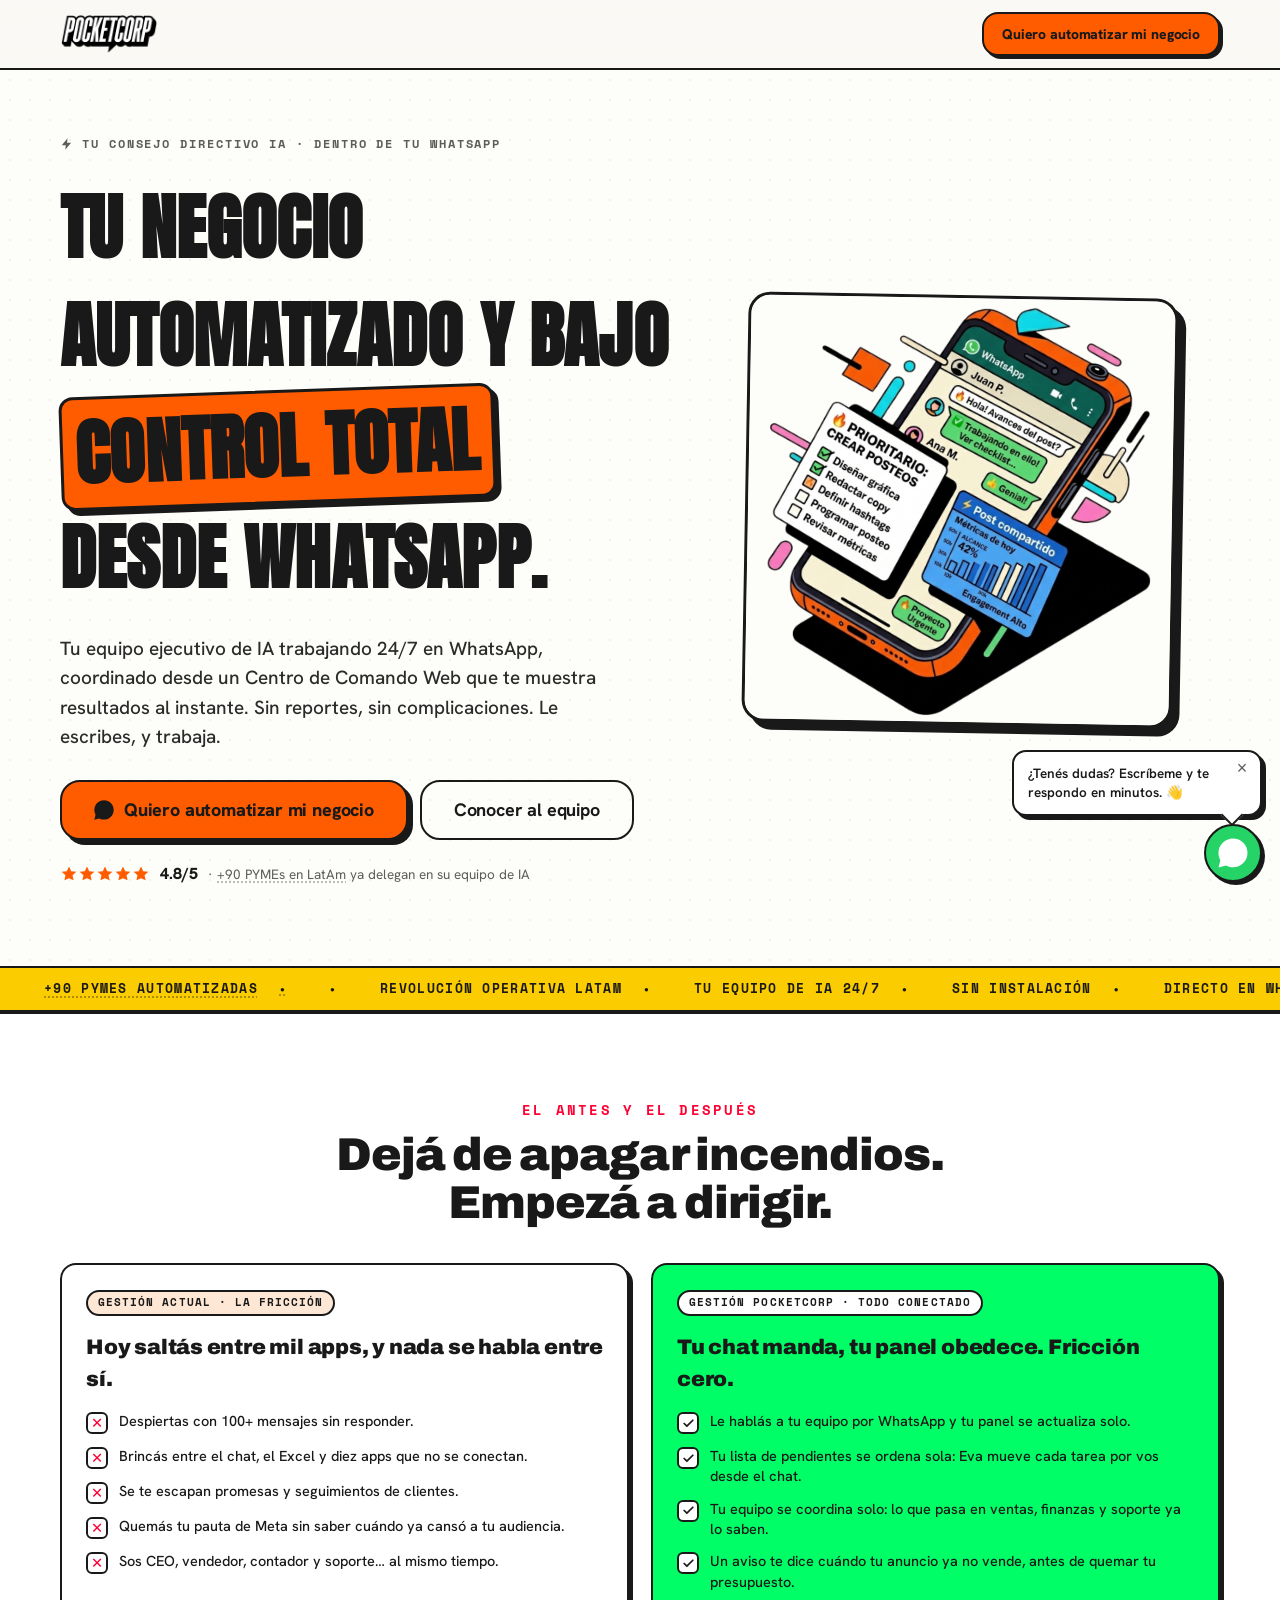
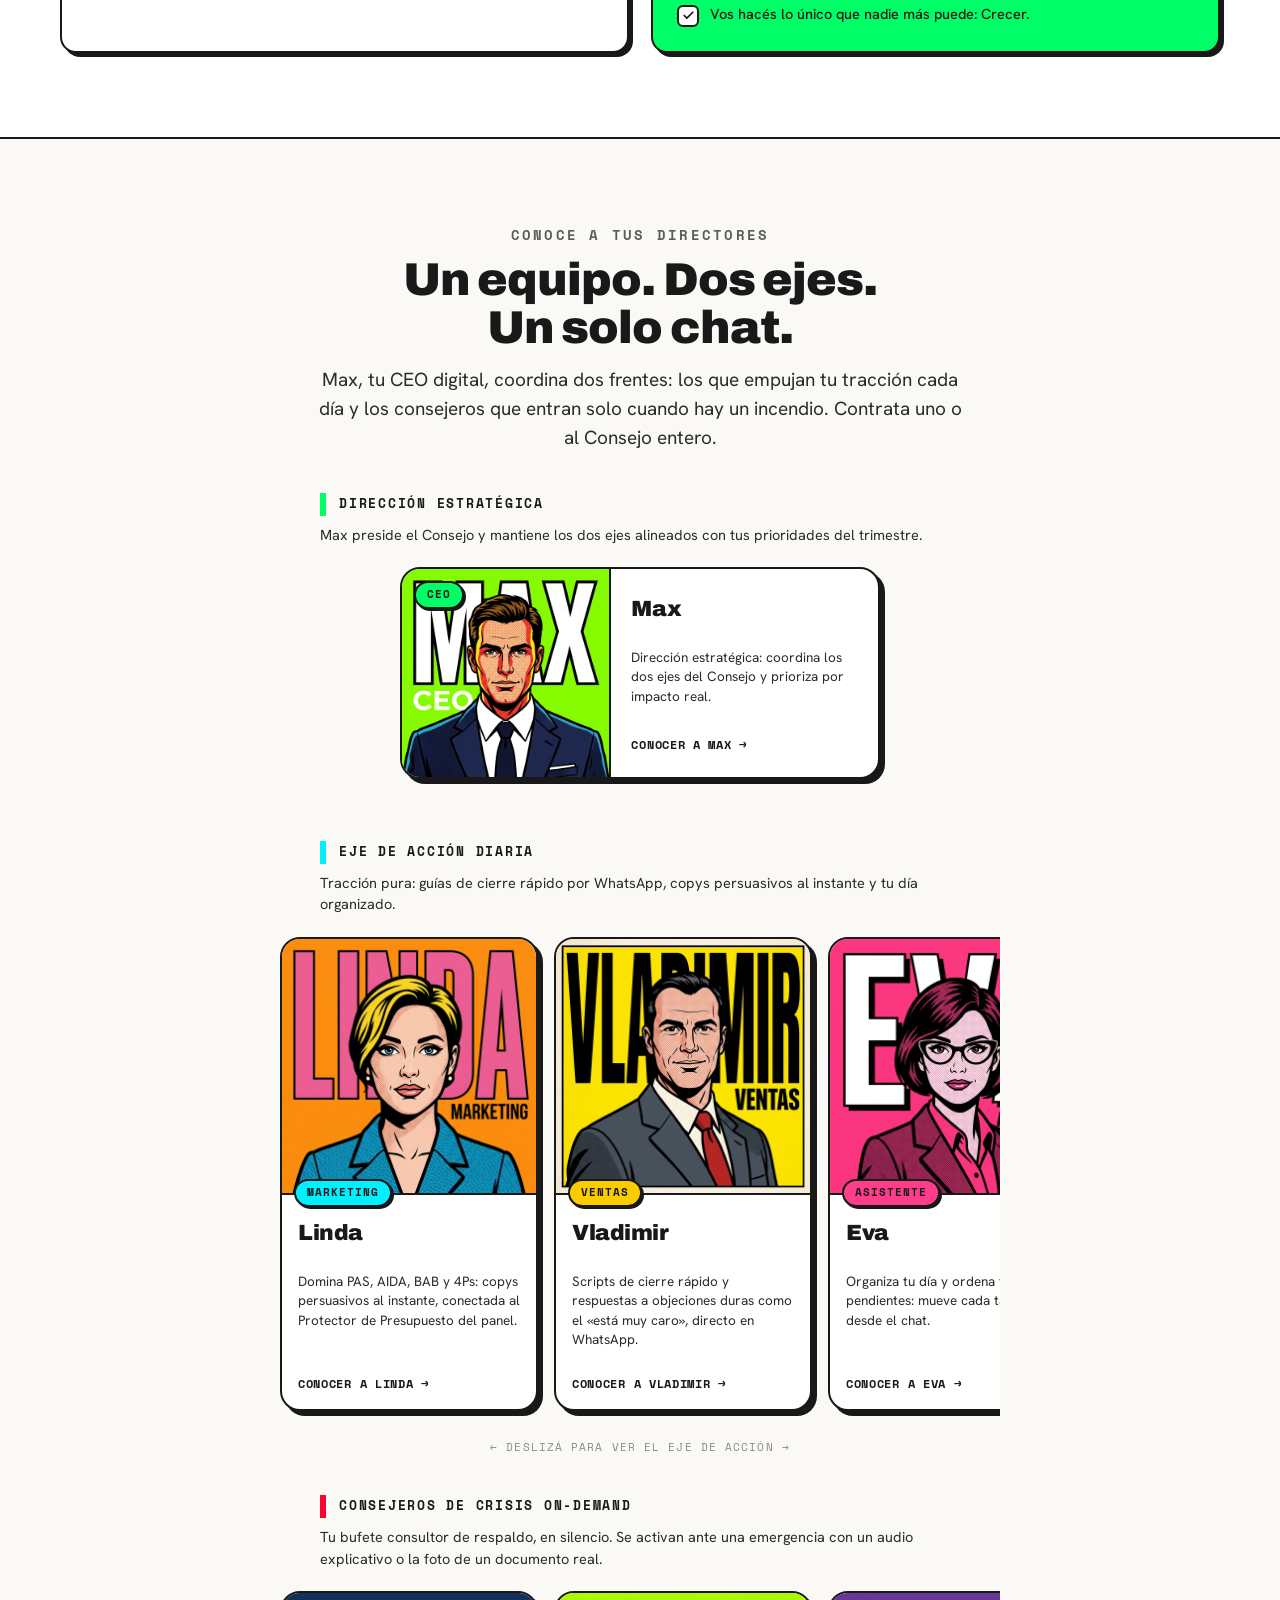
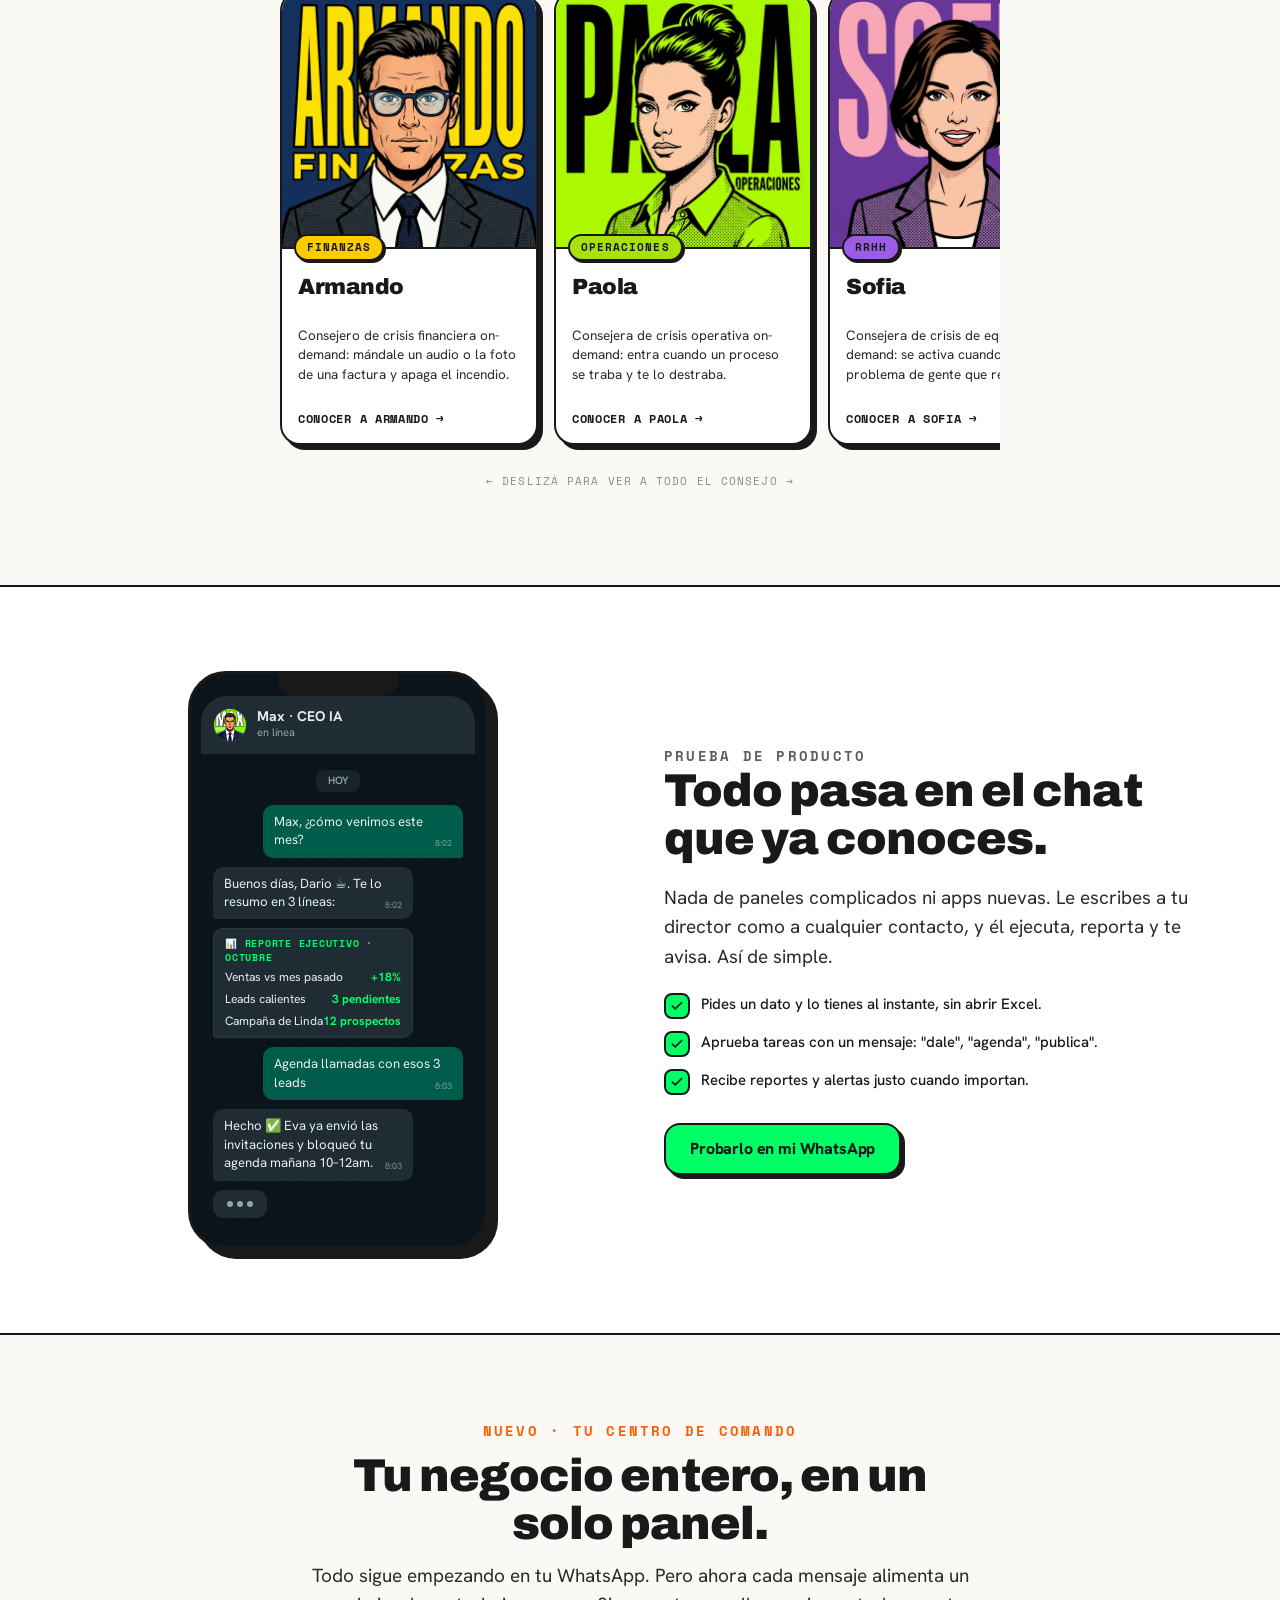
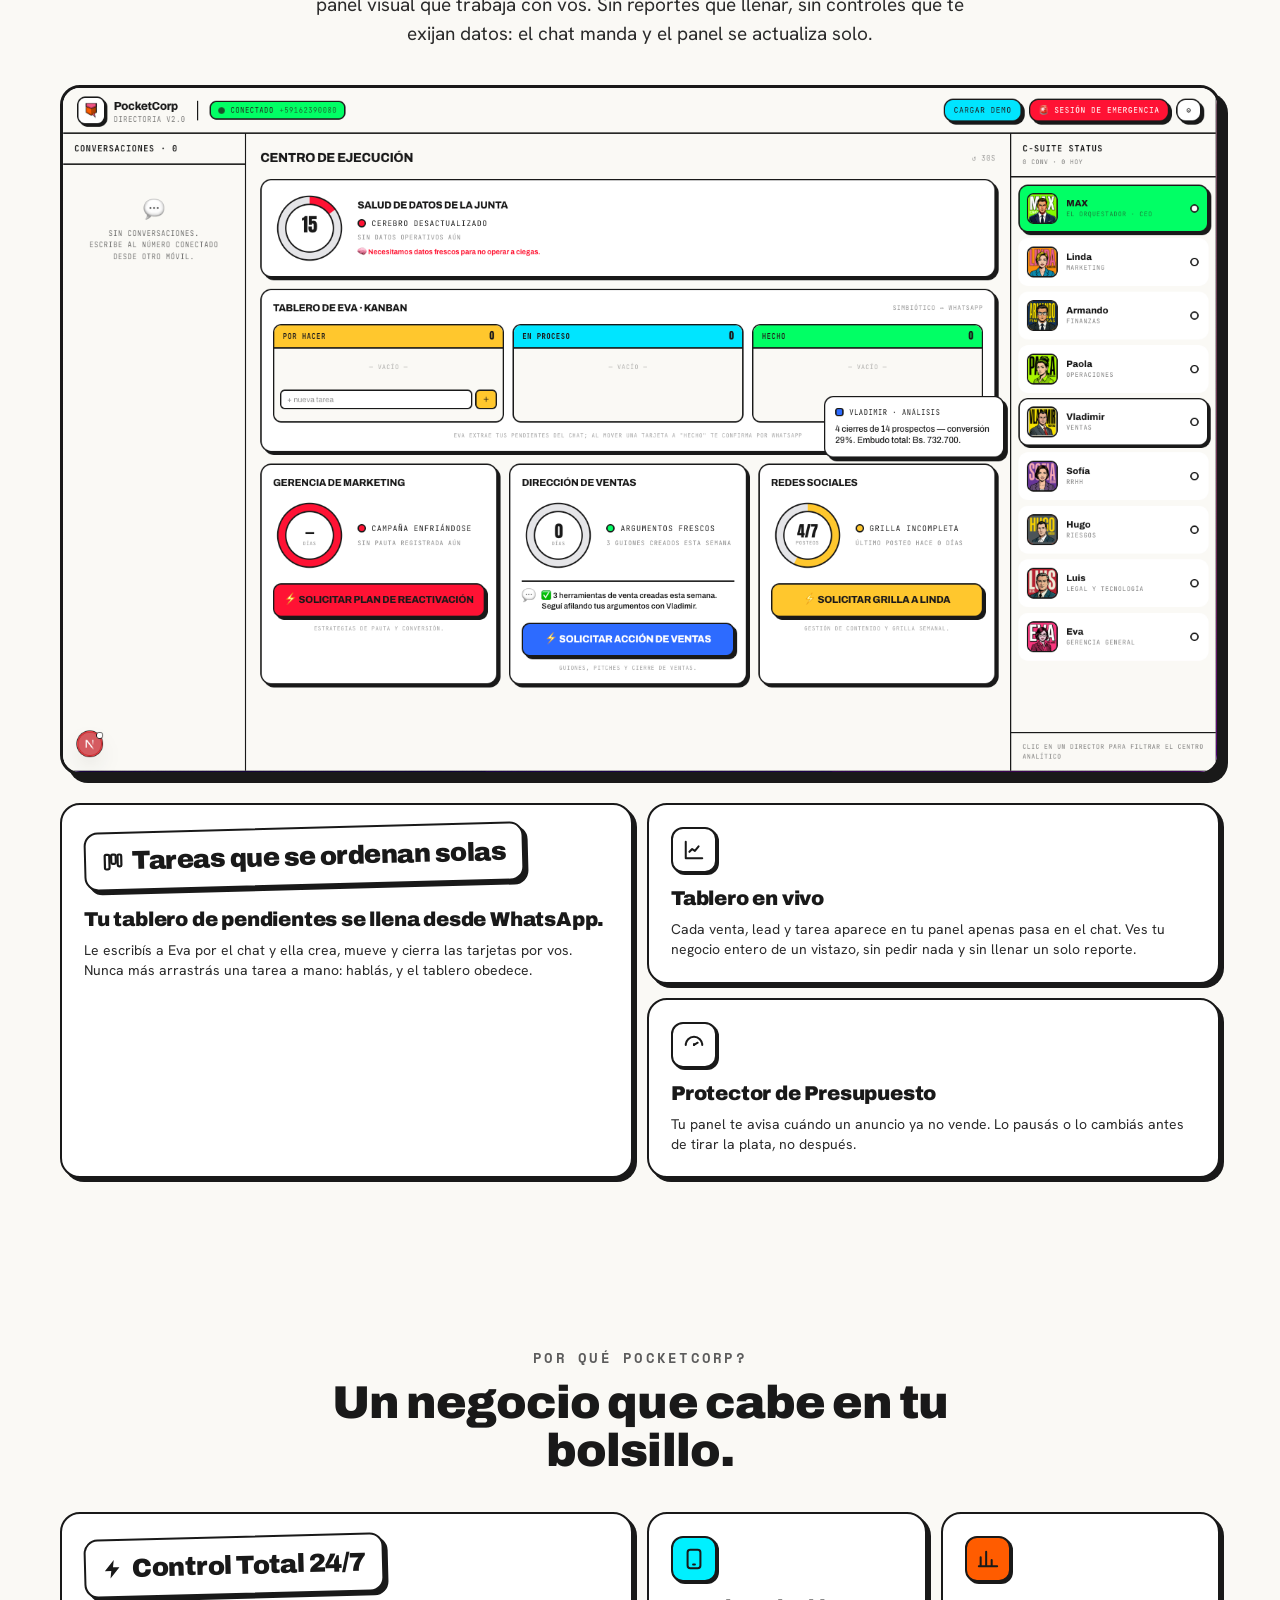
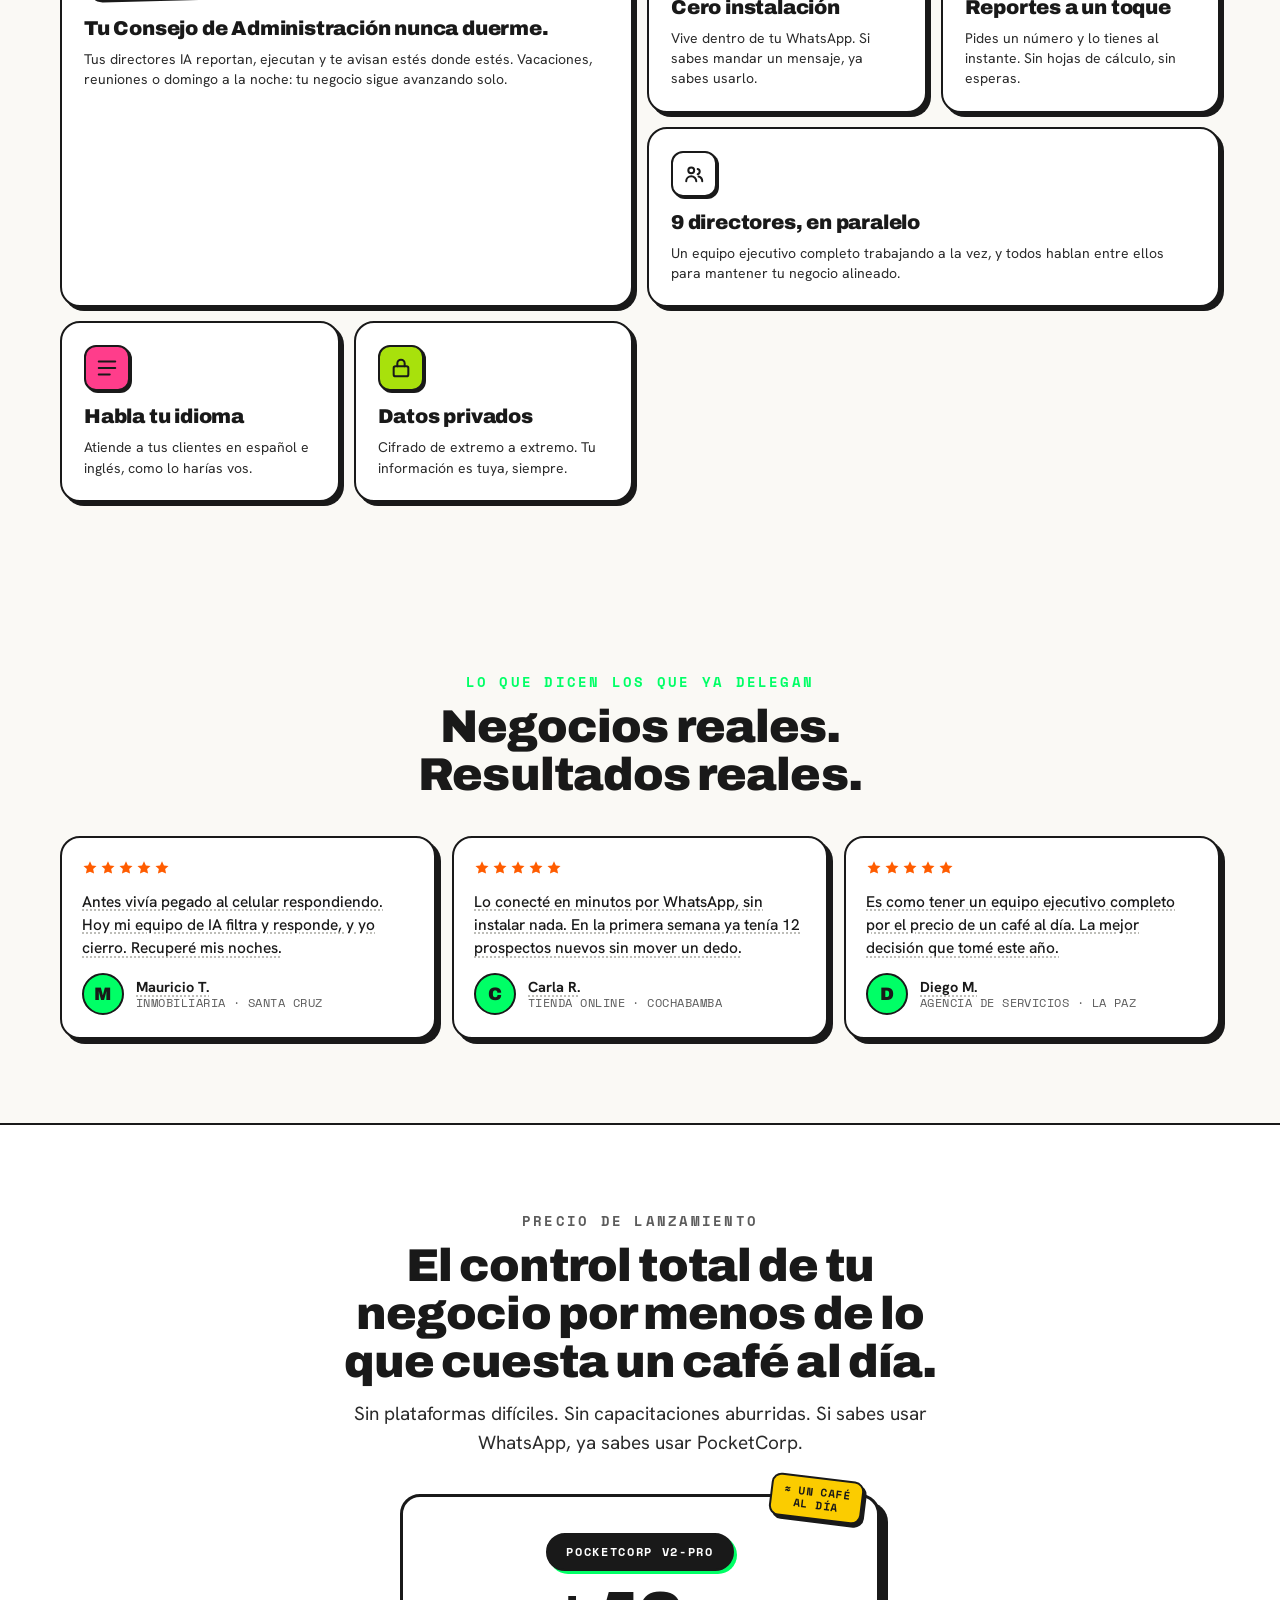
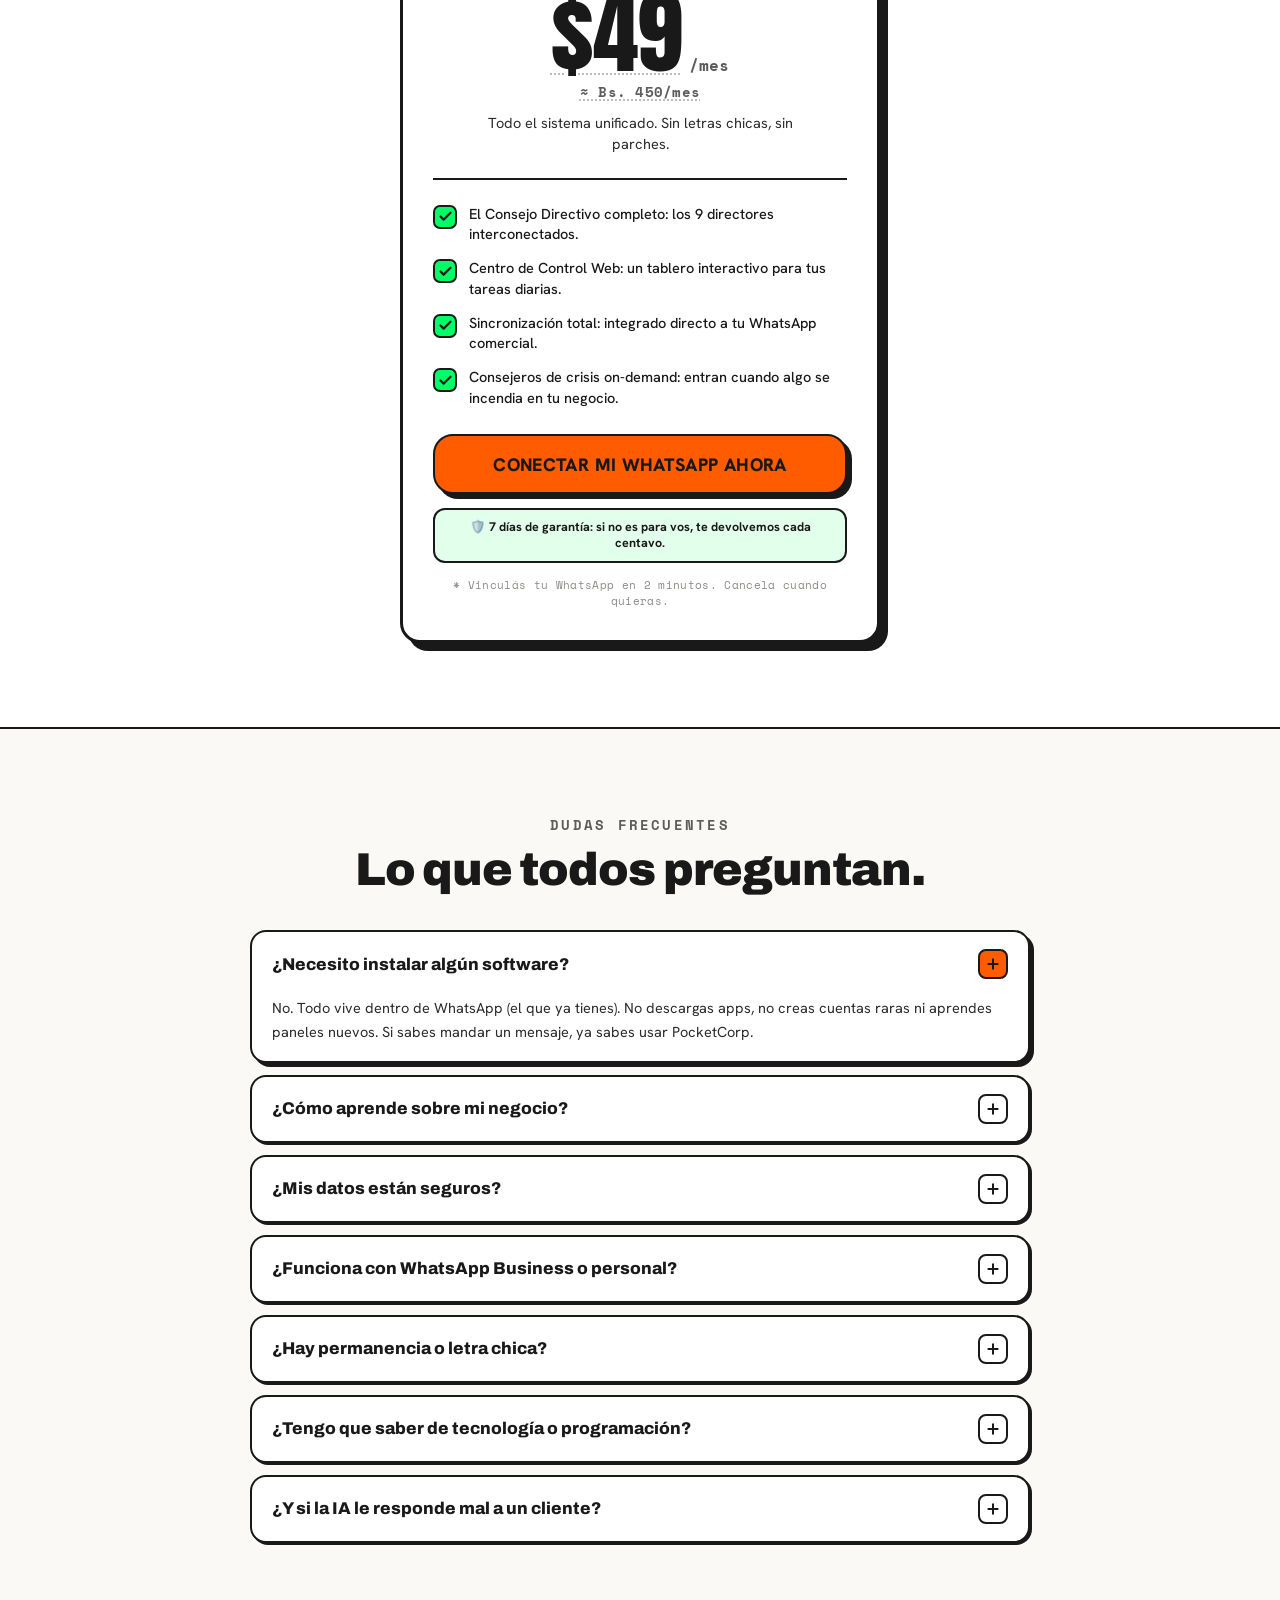
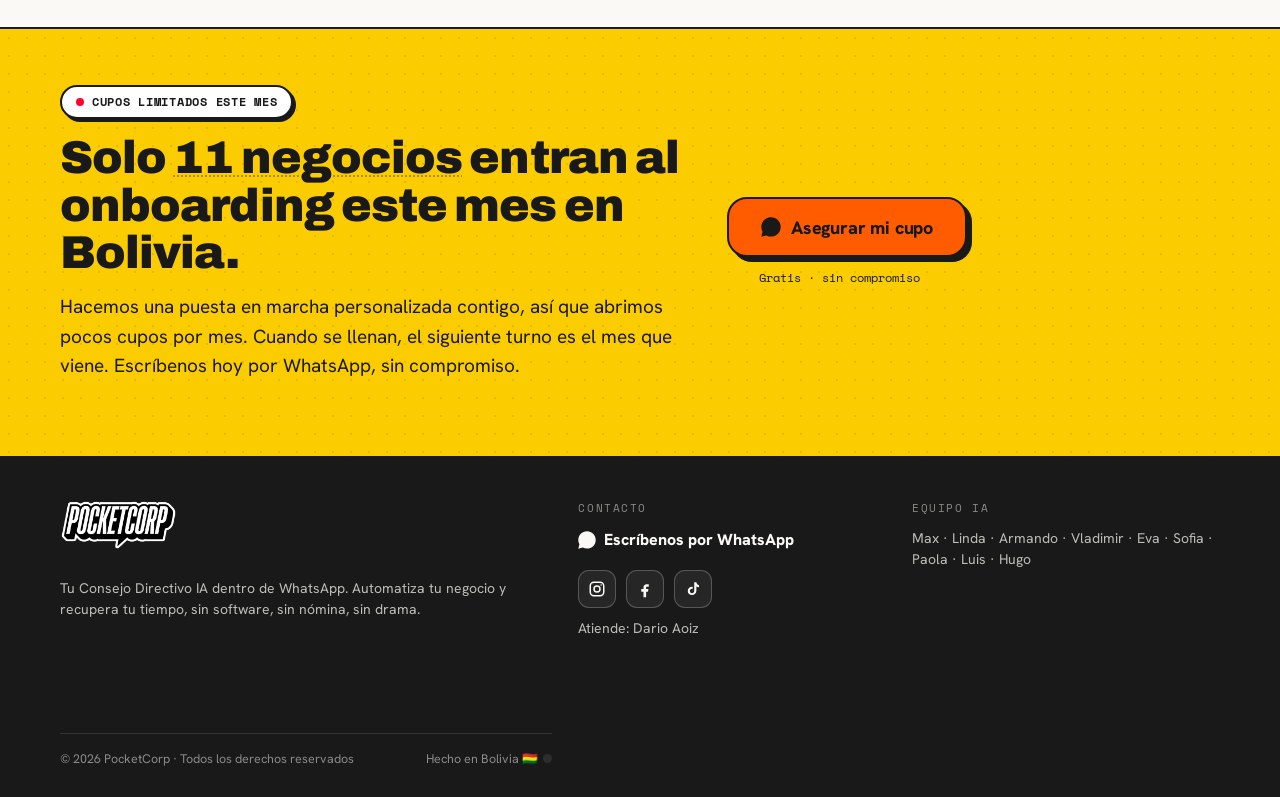
==== commit 5bede13f: "Boton flotante de WhatsApp: numero propio + tooltip de rescate - El boton flotante usa su propio num" ====
--- a/index.html
+++ b/index.html
@@ -381,7 +381,7 @@
       <span class="price-solo__sticker">≈ un café<br>al día</span>
       <span class="price-solo__tag" data-key="pricing.planName">POCKETCORP V2-PRO</span>
       <div class="price-solo__amount">
-        <span class="price-solo__num" data-editable data-key="pricing.price">US$49</span>
+        <span class="price-solo__num" data-editable data-key="pricing.price">$49</span>
         <span class="price-solo__per" data-key="pricing.per">/mes</span>
       </div>
       <span class="price-solo__local" data-editable data-key="pricing.priceLocal">≈ Bs. 450/mes</span>
@@ -488,7 +488,7 @@
 </footer>
 
 <!-- Floating WhatsApp -->
-<a class="wa-float" data-wa data-wa-loc="boton_flotante" aria-label="Hablar por WhatsApp">
+<a class="wa-float" data-wa-loc="boton_flotante" aria-label="Hablar por WhatsApp">
   <svg viewBox="0 0 32 32" fill="#fff"><path d="M16 .5C7.4.5.5 7.4.5 16c0 2.8.7 5.4 2 7.7L.5 31.5l8-2.1c2.2 1.2 4.8 1.9 7.5 1.9 8.6 0 15.5-6.9 15.5-15.5S24.6.5 16 .5zm7.1 18.7c-.4-.2-2.3-1.1-2.6-1.3-.4-.1-.6-.2-.9.2-.3.4-1 1.3-1.2 1.5-.2.2-.4.3-.8.1-.4-.2-1.6-.6-3.1-1.9-1.1-1-1.9-2.3-2.1-2.7-.2-.4 0-.6.2-.8l.5-.7c.2-.2.2-.4.4-.7.1-.3 0-.5 0-.7-.1-.2-.9-2.1-1.2-2.9-.3-.8-.6-.7-.9-.7h-.7c-.2 0-.6.1-1 .5-.3.4-1.3 1.3-1.3 3.1s1.3 3.6 1.5 3.9c.2.3 2.6 4 6.3 5.6.9.4 1.6.6 2.1.8.9.3 1.7.2 2.3.1.7-.1 2.3-.9 2.6-1.8.3-.9.3-1.6.2-1.8-.1-.2-.3-.3-.7-.5z"/></svg>
 </a>
 
--- a/landing.css
+++ b/landing.css
@@ -386,6 +386,37 @@
 .wa-float:hover { transform: translate(2px,2px); box-shadow: 1px 1px 0 0 var(--ink); }
 .wa-float svg { width: 30px; height: 30px; }
 
+/* Tooltip de rescate sobre el botón flotante */
+.wa-tip {
+  position: fixed; right: 18px; bottom: 84px; z-index: 79;
+  display: block; max-width: 250px; text-decoration: none;
+  background: var(--white); color: var(--ink);
+  border: 2px solid var(--ink); border-radius: 14px;
+  box-shadow: 4px 4px 0 0 var(--ink);
+  padding: 12px 32px 12px 14px;
+  font-size: 13.5px; line-height: 1.42; font-weight: 600;
+  opacity: 0; transform: translateY(10px) scale(.96); transform-origin: bottom right;
+  transition: opacity .25s var(--ease-out), transform .25s var(--ease-snap);
+}
+.wa-tip.show { opacity: 1; transform: none; }
+.wa-tip:hover { box-shadow: 6px 6px 0 0 var(--ink); transform: translateY(-1px); }
+.wa-tip::after {
+  content: ""; position: absolute; right: 20px; bottom: -9px;
+  width: 14px; height: 14px; background: var(--white);
+  border-right: 2px solid var(--ink); border-bottom: 2px solid var(--ink);
+  transform: rotate(45deg);
+}
+.wa-tip__close {
+  position: absolute; top: 5px; right: 7px; width: 22px; height: 22px;
+  border: none; background: transparent; cursor: pointer;
+  font-size: 18px; line-height: 1; color: var(--ink-mute); padding: 0;
+}
+.wa-tip__close:hover { color: var(--ink); }
+@media (prefers-reduced-motion: reduce) {
+  .wa-tip { transition: opacity .2s linear; transform: none; }
+  .wa-tip.show { transform: none; }
+}
+
 /* ---------- Footer · redes sociales ---------- */
 .foot-social { display: flex; gap: 10px; margin-top: 14px; }
 .foot-social__ic {
